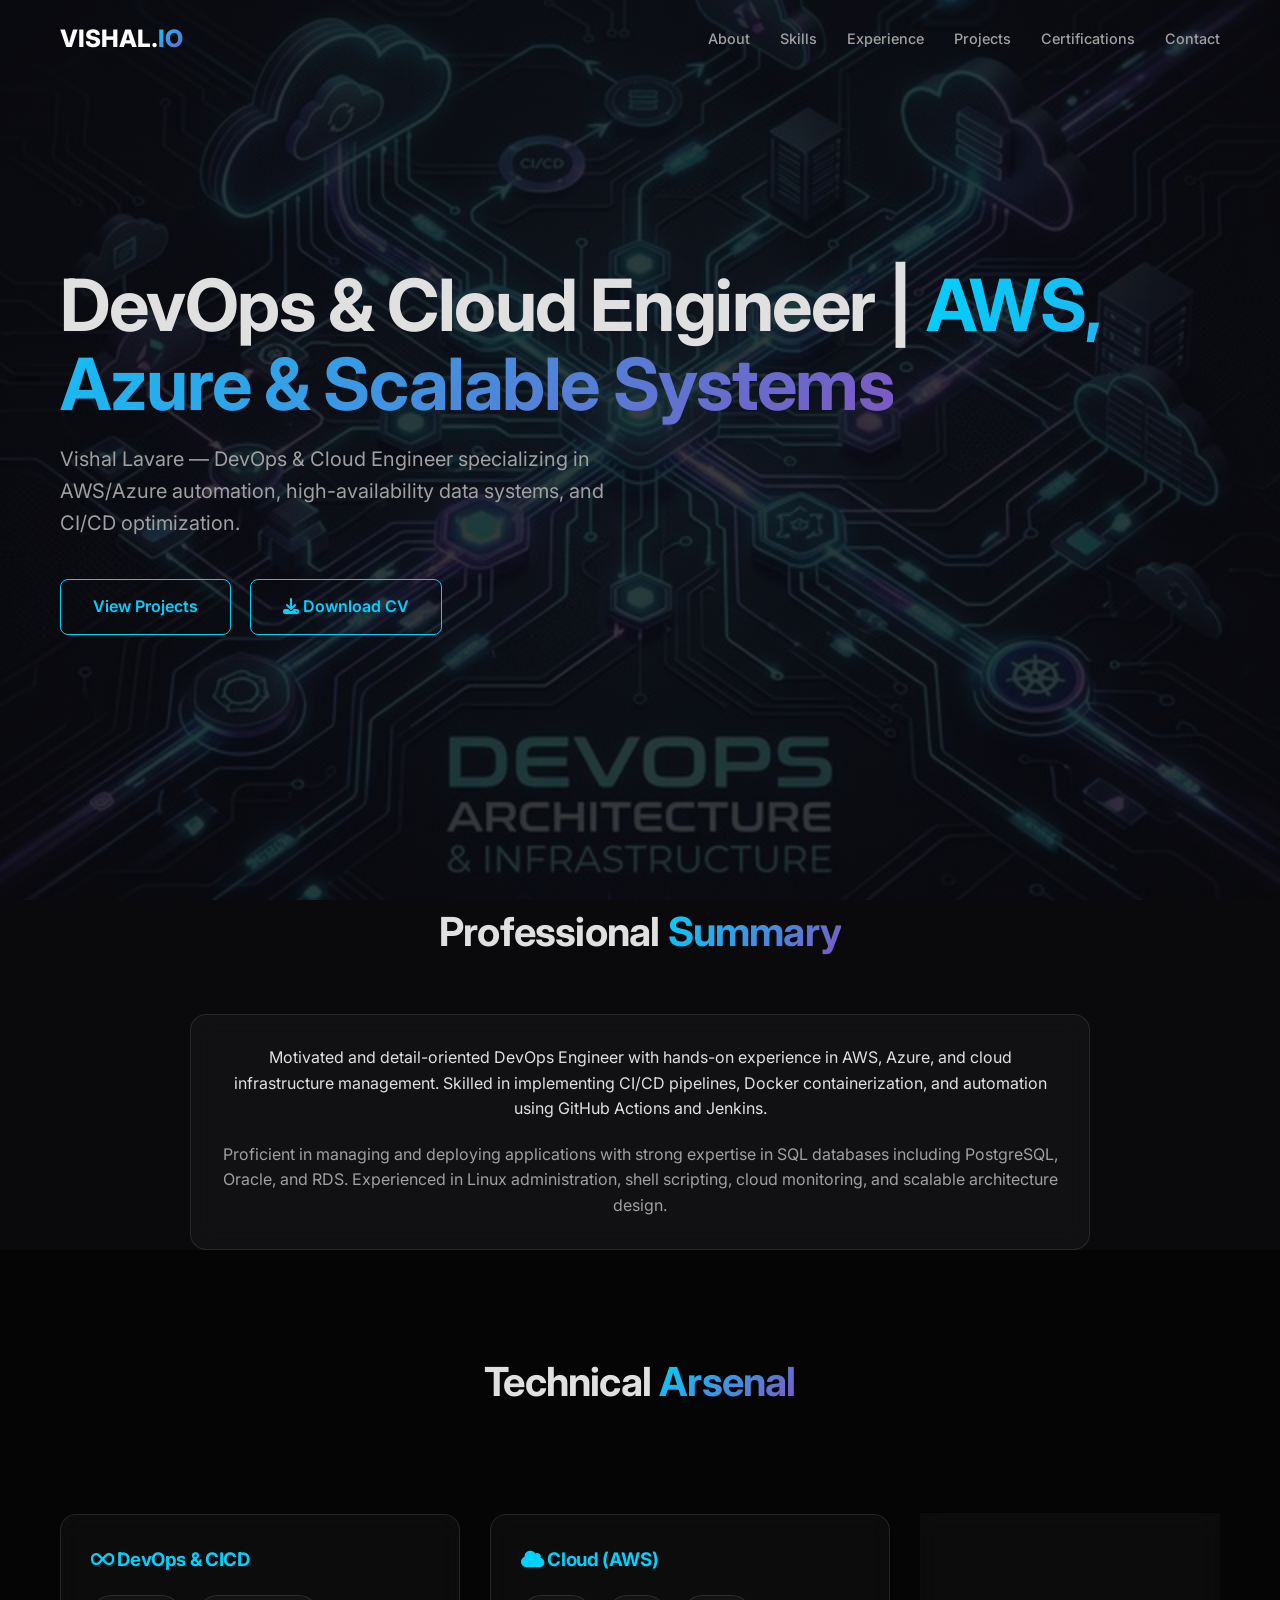
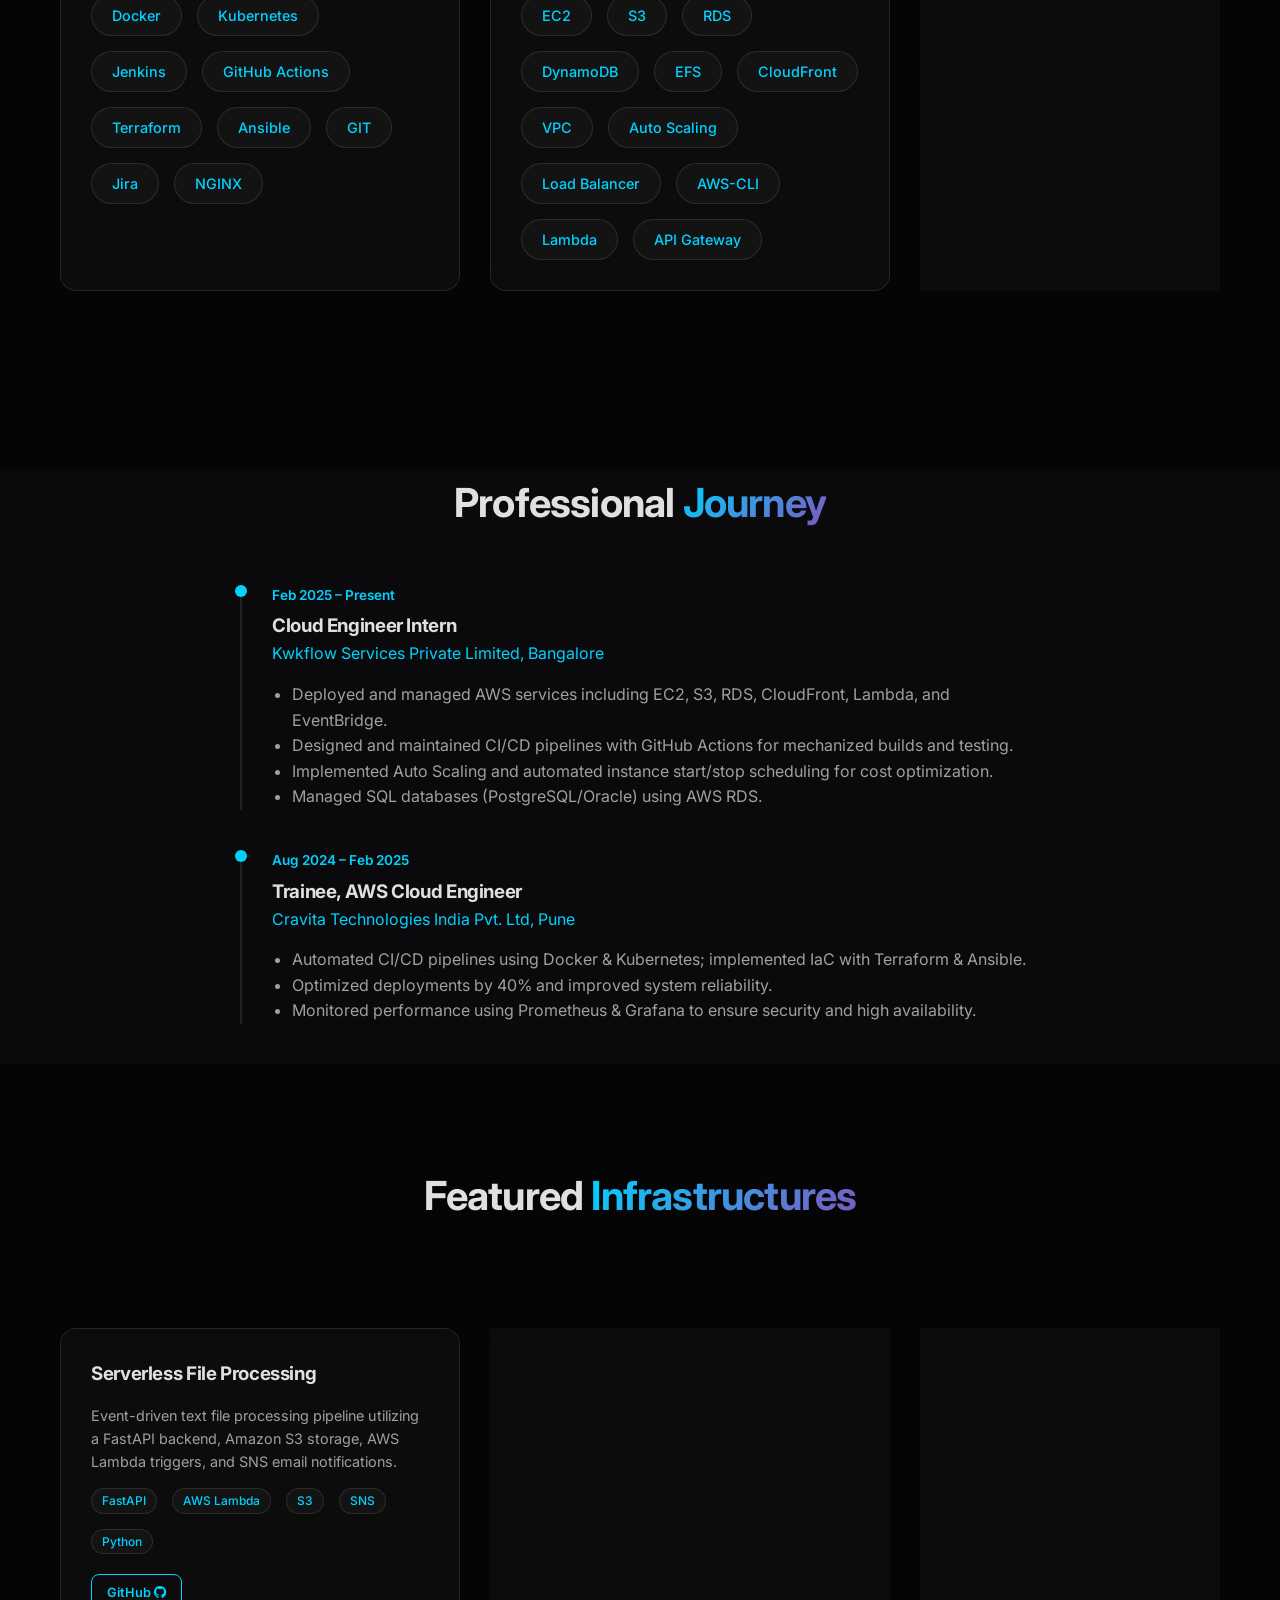
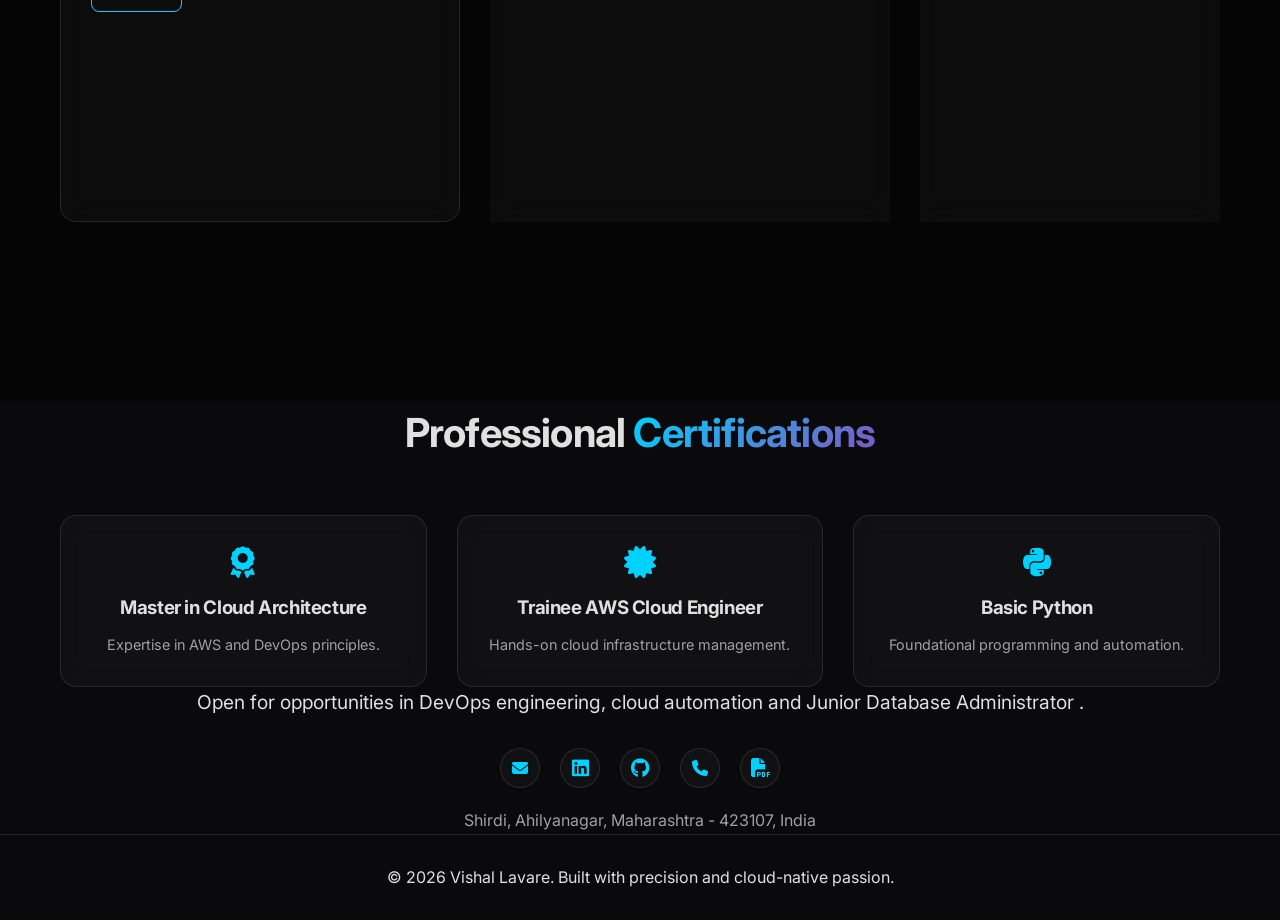
==== index.html @ 6583038f "chore: update CV download link in index.html" ====
<!DOCTYPE html>
<html lang="en">

<head>
    <meta charset="UTF-8">
    <meta name="viewport" content="width=device-width, initial-scale=1.0">
    <title>Vishal Lavare | DevOps Engineer Portfolio</title>
    <!-- SEO -->
    <meta name="description"
        content="Portfolio of Vishal Lavare, a motivated and detail-oriented DevOps Engineer specialized in AWS, Azure, CI/CD, and Automation.">
    <!-- Google Fonts -->
    <link rel="preconnect" href="https://fonts.googleapis.com">
    <link rel="preconnect" href="https://fonts.gstatic.com" crossorigin>
    <link href="https://fonts.googleapis.com/css2?family=Inter:wght@400;500;600;700;800&display=swap" rel="stylesheet">
    <!-- Icons -->
    <link rel="stylesheet" href="https://cdnjs.cloudflare.com/ajax/libs/font-awesome/6.4.0/css/all.min.css">
    <!-- Style -->
    <link rel="stylesheet" href="style.css">
</head>

<body>

    <nav id="navbar">
        <div class="container nav-content">
            <a href="#" class="logo">VISHAL.<span class="gradient-text">IO</span></a>
            <ul class="nav-links">
                <li><a href="#about">About</a></li>
                <li><a href="#skills">Skills</a></li>
                <li><a href="#experience">Experience</a></li>
                <li><a href="#projects">Projects</a></li>
                <li><a href="#certifications">Certifications</a></li>
                <li><a href="#contact">Contact</a></li>
            </ul>
        </div>
    </nav>

    <section class="hero">
        <div class="container hero-content">
            <h1 class="reveal">DevOps & Cloud Engineer | <span class="gradient-text">AWS, Azure & Scalable
                    Systems</span></h1>
            <p class="reveal">Vishal Lavare — DevOps & Cloud Engineer specializing in AWS/Azure automation,
                high-availability data systems, and CI/CD optimization.</p>
            <div class="reveal">
                <a href="#projects" class="btn btn-primary">View Projects</a>
                <a href="https://drive.google.com/file/d/17vHH2axSUndNzwbsJ6Fv5odMBV4kOoNJ/view?usp=sharing"
                    target="_blank" class="btn btn-cv" style="margin-left:15px;"><i class="fas fa-download"></i>
                    Download CV</a>
            </div>
        </div>
    </section>

    <section id="about" class="container">
        <h2 class="section-title reveal">Professional <span class="gradient-text">Summary</span></h2>
        <div class="glass card reveal" style="max-width: 900px; margin: 0 auto; text-align: center;">
            <p>Motivated and detail-oriented DevOps Engineer with hands-on experience in AWS, Azure, and cloud
                infrastructure management. Skilled in implementing CI/CD pipelines, Docker containerization, and
                automation using GitHub Actions and Jenkins.</p>
            <p style="margin-top: 20px; color: var(--text-dim);">Proficient in managing and deploying applications with
                strong expertise in SQL databases including PostgreSQL, Oracle, and RDS. Experienced in Linux
                administration, shell scripting, cloud monitoring, and scalable architecture design.</p>
        </div>
    </section>

    <section id="skills" style="background: var(--bg-darker);">
        <div class="container">
            <h2 class="section-title reveal">Technical <span class="gradient-text">Arsenal</span></h2>

            <div class="grid horizontal-scroll">
                <!-- DevOps & Automation -->
                <div class="glass card reveal">
                    <h3 style="margin-bottom:20px; color: var(--primary);"><i class="fas fa-infinity"></i> DevOps & CICD
                    </h3>
                    <div class="skills-grid" style="justify-content: flex-start;">
                        <span class="skill-tag">Docker</span>
                        <span class="skill-tag">Kubernetes</span>
                        <span class="skill-tag">Jenkins</span>
                        <span class="skill-tag">GitHub Actions</span>
                        <span class="skill-tag">Terraform</span>
                        <span class="skill-tag">Ansible</span>
                        <span class="skill-tag">GIT</span>
                        <span class="skill-tag">Jira</span>
                        <span class="skill-tag">NGINX</span>
                    </div>
                </div>

                <!-- Cloud Infrastructure -->
                <div class="glass card reveal">
                    <h3 style="margin-bottom:20px; color: var(--primary);"><i class="fas fa-cloud"></i> Cloud (AWS)
                    </h3>
                    <div class="skills-grid" style="justify-content: flex-start;">
                        <span class="skill-tag">EC2</span>
                        <span class="skill-tag">S3</span>
                        <span class="skill-tag">RDS</span>
                        <span class="skill-tag">DynamoDB</span>
                        <span class="skill-tag">EFS</span>
                        <span class="skill-tag">CloudFront</span>
                        <span class="skill-tag">VPC</span>
                        <span class="skill-tag">Auto Scaling</span>
                        <span class="skill-tag">Load Balancer</span>
                        <span class="skill-tag">AWS-CLI</span>
                        <span class="skill-tag">Lambda</span>
                        <span class="skill-tag">API Gateway</span>
                    </div>
                </div>

                <div class="glass card reveal">
                    <h3 style="margin-bottom:20px; color: var(--primary);"><i class="fas fa-cloud"></i> Cloud (Azure)
                    </h3>
                    <div class="skills-grid" style="justify-content: flex-start;">
                        <span class="skill-tag">Virtual Machines</span>
                        <span class="skill-tag">Virtual Network</span>
                        <span class="skill-tag">Storage Accounts</span>
                        <span class="skill-tag">Static Web Apps</span>
                    </div>
                </div>

                <!-- Monitoring & Security -->
                <div class="glass card reveal">
                    <h3 style="margin-bottom:20px; color: var(--primary);"><i class="fas fa-shield-alt"></i> Monitoring
                        & Security</h3>
                    <div class="skills-grid" style="justify-content: flex-start;">
                        <span class="skill-tag">Prometheus</span>
                        <span class="skill-tag">Grafana</span>
                        <span class="skill-tag">CloudWatch</span>
                        <span class="skill-tag">SNS</span>
                        <span class="skill-tag">IAM</span>
                        <span class="skill-tag">Manual Testing</span>
                    </div>
                </div>

                <!-- Platforms & Development -->
                <div class="glass card reveal">
                    <h3 style="margin-bottom:20px; color: var(--primary);"><i class="fas fa-code"></i> Engineering
                        Foundations</h3>
                    <div class="skills-grid" style="justify-content: flex-start;">
                        <span class="skill-tag">Shell Scripting</span>
                        <span class="skill-tag">Python Hosting</span>
                        <span class="skill-tag">Node.js Hosting</span>
                        <span class="skill-tag">SQL</span>
                        <span class="skill-tag">PostgreSQL</span>
                        <span class="skill-tag">Oracle</span>
                        <span class="skill-tag">Linux / Windows</span>
                    </div>
                </div>
            </div>
        </div>
    </section>

    <section id="experience" class="container">
        <h2 class="section-title reveal">Professional <span class="gradient-text">Journey</span></h2>
        <div class="timeline">
            <div class="timeline-item reveal">
                <div class="timeline-date">Feb 2025 – Present</div>
                <h3>Cloud Engineer Intern</h3>
                <p style="color: var(--primary);">Kwkflow Services Private Limited, Bangalore</p>
                <ul style="margin-top: 15px; padding-left: 20px; color: var(--text-dim);">
                    <li>Deployed and managed AWS services including EC2, S3, RDS, CloudFront, Lambda, and EventBridge.
                    </li>
                    <li>Designed and maintained CI/CD pipelines with GitHub Actions for mechanized builds and testing.
                    </li>
                    <li>Implemented Auto Scaling and automated instance start/stop scheduling for cost optimization.
                    </li>
                    <li>Managed SQL databases (PostgreSQL/Oracle) using AWS RDS.</li>
                </ul>
            </div>
            <div class="timeline-item reveal">
                <div class="timeline-date">Aug 2024 – Feb 2025</div>
                <h3>Trainee, AWS Cloud Engineer</h3>
                <p style="color: var(--primary);">Cravita Technologies India Pvt. Ltd, Pune</p>
                <ul style="margin-top: 15px; padding-left: 20px; color: var(--text-dim);">
                    <li>Automated CI/CD pipelines using Docker & Kubernetes; implemented IaC with Terraform & Ansible.
                    </li>
                    <li>Optimized deployments by 40% and improved system reliability.</li>
                    <li>Monitored performance using Prometheus & Grafana to ensure security and high availability.</li>
                </ul>
            </div>
        </div>
    </section>

    <section id="projects" style="background: var(--bg-darker);">
        <div class="container">
            <h2 class="section-title reveal">Featured <span class="gradient-text">Infrastructures</span></h2>
            <div class="grid horizontal-scroll">
                <!-- Project 1 -->
                <div class="glass card reveal">
                    <h3>Serverless File Processing</h3>
                    <p style="margin: 15px 0; font-size: 0.9rem; color: var(--text-dim);">Event-driven text file
                        processing pipeline utilizing a FastAPI backend, Amazon S3 storage, AWS Lambda triggers, and SNS
                        email notifications.</p>
                    <div class="skills-grid" style="justify-content: flex-start; margin-bottom: 20px;">
                        <span class="skill-tag" style="padding: 2px 10px; font-size: 0.75rem;">FastAPI</span>
                        <span class="skill-tag" style="padding: 2px 10px; font-size: 0.75rem;">AWS Lambda</span>
                        <span class="skill-tag" style="padding: 2px 10px; font-size: 0.75rem;">S3</span>
                        <span class="skill-tag" style="padding: 2px 10px; font-size: 0.75rem;">SNS</span>
                        <span class="skill-tag" style="padding: 2px 10px; font-size: 0.75rem;">Python</span>
                    </div>
                    <a href="https://github.com/vishalLavare/Serverless-File-Processing-System.git" target="_blank"
                        rel="noopener noreferrer" class="btn btn-github">GitHub
                        <i class="fab fa-github"></i></a>
                </div>

                <!-- Project 2 -->
                <div class="glass card reveal">
                    <h3>Three-Tier Architecture</h3>
                    <p style="margin: 15px 0; font-size: 0.9rem; color: var(--text-dim);">Implementation of a scalable,
                        modular three-tier architecture using Docker Compose for user registration systems.</p>
                    <div class="skills-grid" style="justify-content: flex-start; margin-bottom: 20px;">
                        <span class="skill-tag" style="padding: 2px 10px; font-size: 0.75rem;">Docker</span>
                        <span class="skill-tag" style="padding: 2px 10px; font-size: 0.75rem;">Scalability</span>
                    </div>
                    <a href="https://github.com/vishalLavare/Docker-project.git" target="_blank"
                        rel="noopener noreferrer" class="btn btn-github">GitHub
                        <i class="fab fa-github"></i></a>
                </div>

                <!-- Project 3 -->
                <div class="glass card reveal">
                    <h3>Student Management System (Full-Stack)</h3>
                    <p style="margin: 15px 0; font-size: 0.9rem; color: var(--text-dim);">Full-stack web application
                        built with Java 21, Spring Boot 3, React 19, and MySQL. Fully containerized with Docker
                        Compose, featuring live search, real-time API health monitoring, and complete CRUD operations.
                    </p>
                    <div class="skills-grid" style="justify-content: flex-start; margin-bottom: 20px;">
                        <span class="skill-tag" style="padding: 2px 10px; font-size: 0.75rem;">Java 21</span>
                        <span class="skill-tag" style="padding: 2px 10px; font-size: 0.75rem;">Spring Boot 3</span>
                        <span class="skill-tag" style="padding: 2px 10px; font-size: 0.75rem;">React 19</span>
                        <span class="skill-tag" style="padding: 2px 10px; font-size: 0.75rem;">MySQL</span>
                        <span class="skill-tag" style="padding: 2px 10px; font-size: 0.75rem;">Spring Data JPA</span>
                        <span class="skill-tag" style="padding: 2px 10px; font-size: 0.75rem;">REST API</span>
                        <span class="skill-tag" style="padding: 2px 10px; font-size: 0.75rem;">Docker</span>
                        <span class="skill-tag" style="padding: 2px 10px; font-size: 0.75rem;">Docker Compose</span>
                        <span class="skill-tag" style="padding: 2px 10px; font-size: 0.75rem;">Maven</span>
                        <span class="skill-tag" style="padding: 2px 10px; font-size: 0.75rem;">Git</span>
                    </div>
                    <a href="https://github.com/vishalLavare/java_project.git" target="_blank" rel="noopener noreferrer"
                        class="btn btn-github">GitHub
                        <i class="fab fa-github"></i></a>
                </div>

                <!-- Project 4 -->
                <div class="glass card reveal">
                    <h3>AWS Auto-Start Control Center</h3>
                    <p style="margin: 15px 0; font-size: 0.9rem; color: var(--text-dim);">Designed a serverless
                        on-demand backend activation system using AWS Lambda, API Gateway, Auto Scaling, ALB, and Docker
                        to automatically start services on request and scale down during inactivity for cost
                        optimization.</p>
                    <div class="skills-grid" style="justify-content: flex-start; margin-bottom: 20px;">
                        <span class="skill-tag" style="padding: 2px 10px; font-size: 0.75rem;">EC2</span>
                        <span class="skill-tag" style="padding: 2px 10px; font-size: 0.75rem;">Lambda</span>
                        <span class="skill-tag" style="padding: 2px 10px; font-size: 0.75rem;">API Gateway</span>
                        <span class="skill-tag" style="padding: 2px 10px; font-size: 0.75rem;">EC2 Auto Scaling</span>
                        <span class="skill-tag" style="padding: 2px 10px; font-size: 0.75rem;">Target Group</span>
                        <span class="skill-tag" style="padding: 2px 10px; font-size: 0.75rem;">Application Load Balancer
                            (ALB)</span>
                        <span class="skill-tag" style="padding: 2px 10px; font-size: 0.75rem;">Docker</span>
                        <span class="skill-tag" style="padding: 2px 10px; font-size: 0.75rem;">Elastic Container
                            Registry (ECR)</span>
                        <span class="skill-tag" style="padding: 2px 10px; font-size: 0.75rem;">CloudWatch</span>
                    </div>
                    <a href="https://github.com/vishalLavare/AWS-project.git" target="_blank" rel="noopener noreferrer"
                        class="btn btn-github">GitHub
                        <i class="fab fa-github"></i></a>
                </div>

                <!-- Project 5 -->
                <div class="glass card reveal">
                    <h3>Production-Grade AWS CI/CD</h3>
                    <p style="margin: 15px 0; font-size: 0.9rem; color: var(--text-dim);">Designed and deployed a
                        production-ready DevOps pipeline using GitHub Actions, Docker, Amazon ECR, Amazon EC2, Amazon
                        S3, and CloudFront. Automated frontend and backend deployments with Docker containerization,
                        health monitoring, secure IAM authentication, and cloud-native infrastructure, demonstrating
                        end-to-end CI/CD and AWS deployment best practices.</p>
                    <div class="skills-grid" style="justify-content: flex-start; margin-bottom: 20px;">
                        <span class="skill-tag" style="padding: 2px 10px; font-size: 0.75rem;">GitHub Actions</span>
                        <span class="skill-tag" style="padding: 2px 10px; font-size: 0.75rem;">Docker</span>
                        <span class="skill-tag" style="padding: 2px 10px; font-size: 0.75rem;">Amazon ECR</span>
                        <span class="skill-tag" style="padding: 2px 10px; font-size: 0.75rem;">Amazon EC2</span>
                        <span class="skill-tag" style="padding: 2px 10px; font-size: 0.75rem;">Amazon S3</span>
                        <span class="skill-tag" style="padding: 2px 10px; font-size: 0.75rem;">CloudFront</span>
                        <span class="skill-tag" style="padding: 2px 10px; font-size: 0.75rem;">IAM</span>
                    </div>
                    <a href="https://github.com/vishalLavare/CI-CD-Pipeline-using-GitHub-Actions.git" target="_blank"
                        rel="noopener noreferrer" class="btn btn-github">GitHub
                        <i class="fab fa-github"></i></a>
                </div>

                <!-- Project 6 -->
                <div class="glass card reveal">
                    <h3>AWS CloudFront Hosting</h3>
                    <p style="margin: 15px 0; font-size: 0.9rem; color: var(--text-dim);">Secure, high-performance
                        static website deployment using S3 and CloudFront with global accessibility.</p>
                    <div class="skills-grid" style="justify-content: flex-start; margin-bottom: 20px;">
                        <span class="skill-tag" style="padding: 2px 10px; font-size: 0.75rem;">S3</span>
                        <span class="skill-tag" style="padding: 2px 10px; font-size: 0.75rem;">CloudFront</span>
                        <span class="skill-tag" style="padding: 2px 10px; font-size: 0.75rem;">IAM</span>
                    </div>
                </div>

                <!-- Project 7 -->
                <div class="glass card reveal">
                    <h3>Scalable Web App on AWS</h3>
                    <p style="margin: 15px 0; font-size: 0.9rem; color: var(--text-dim);">Full-stack deployment
                        utilizing EC2, RDS, ALB, and Auto Scaling for high availability and fault tolerance.</p>
                    <div class="skills-grid" style="justify-content: flex-start; margin-bottom: 20px;">
                        <span class="skill-tag" style="padding: 2px 10px; font-size: 0.75rem;">EC2</span>
                        <span class="skill-tag" style="padding: 2px 10px; font-size: 0.75rem;">RDS</span>
                        <span class="skill-tag" style="padding: 2px 10px; font-size: 0.75rem;">ALB</span>
                    </div>
                </div>

                <!-- Project 8 -->
                <div class="glass card reveal">
                    <h3>Infrastructure as Code</h3>
                    <p style="margin: 15px 0; font-size: 0.9rem; color: var(--text-dim);">Orchestrated AWS resources
                        (VPC, RDS, SNS, etc.) using Terraform to build efficient cloud environments.</p>
                    <div class="skills-grid" style="justify-content: flex-start; margin-bottom: 20px;">
                        <span class="skill-tag" style="padding: 2px 10px; font-size: 0.75rem;">Terraform</span>
                        <span class="skill-tag" style="padding: 2px 10px; font-size: 0.75rem;">AWS</span>
                        <span class="skill-tag" style="padding: 2px 10px; font-size: 0.75rem;">IaC</span>
                    </div>
                </div>

                <!-- Project 9 -->
                <div class="glass card reveal">
                    <h3>Docker Load Balancer</h3>
                    <p style="margin: 15px 0; font-size: 0.9rem; color: var(--text-dim);">Engineered a scalable load
                        balancing solution using Docker and NGINX, with two web server containers and a NGINX reverse
                        proxy for traffic distribution.</p>
                    <div class="skills-grid" style="justify-content: flex-start; margin-bottom: 20px;">
                        <span class="skill-tag" style="padding: 2px 10px; font-size: 0.75rem;">Docker</span>
                        <span class="skill-tag" style="padding: 2px 10px; font-size: 0.75rem;">NGINX</span>
                        <span class="skill-tag" style="padding: 2px 10px; font-size: 0.75rem;">Load Balancing</span>
                        <span class="skill-tag" style="padding: 2px 10px; font-size: 0.75rem;">Networking</span>
                    </div>
                </div>

                <!-- Project 10 -->
                <div class="glass card reveal">
                    <h3>Azure E-commerce Site</h3>
                    <p style="margin: 15px 0; font-size: 0.9rem; color: var(--text-dim);">Client-side e-commerce
                        platform with cart and checkout, deployed via Azure Static Web Apps.</p>
                    <div class="skills-grid" style="justify-content: flex-start; margin-bottom: 20px;">
                        <span class="skill-tag" style="padding: 2px 10px; font-size: 0.75rem;">HTML/CSS/JS</span>
                        <span class="skill-tag" style="padding: 2px 10px; font-size: 0.75rem;">Azure</span>
                    </div>
                    <a href="https://github.com/vishalLavare/Store.git" target="_blank" rel="noopener noreferrer"
                        class="btn btn-github">GitHub
                        <i class="fab fa-github"></i></a>
                </div>

                <!-- Project 11 -->
                <div class="glass card reveal">
                    <h3>Reddit Automation Bot</h3>
                    <p style="margin: 15px 0; font-size: 0.9rem; color: var(--text-dim);">Python-based automation system
                        with a Web UI for managing Reddit engagement activities effectively.</p>
                    <div class="skills-grid" style="justify-content: flex-start; margin-bottom: 20px;">
                        <span class="skill-tag" style="padding: 2px 10px; font-size: 0.75rem;">Python</span>
                        <span class="skill-tag" style="padding: 2px 10px; font-size: 0.75rem;">APIs</span>
                        <span class="skill-tag" style="padding: 2px 10px; font-size: 0.75rem;">Web UI</span>
                    </div>
                    <a href="https://github.com/vishalLavare/Reddit_bot.git" target="_blank" rel="noopener noreferrer"
                        class="btn btn-github">GitHub
                        <i class="fab fa-github"></i></a>
                </div>

                <!-- Project 12 -->
                <div class="glass card reveal">
                    <h3>Online Quiz System</h3>
                    <p style="margin: 15px 0; font-size: 0.9rem; color: var(--text-dim);">REST APIs for user
                        authentication and quiz management using Flask, MySQL and containerized with Docker.</p>
                    <div class="skills-grid" style="justify-content: flex-start; margin-bottom: 20px;">
                        <span class="skill-tag" style="padding: 2px 10px; font-size: 0.75rem;">Flask</span>
                        <span class="skill-tag" style="padding: 2px 10px; font-size: 0.75rem;">MySQL</span>
                        <span class="skill-tag" style="padding: 2px 10px; font-size: 0.75rem;">Docker</span>
                    </div>
                    <a href="https://github.com/vishalLavare/Online-Quiz-System.git" target="_blank"
                        rel="noopener noreferrer" class="btn btn-github">GitHub
                        <i class="fab fa-github"></i></a>
                </div>
            </div>
        </div>
    </section>

    <section id="certifications" class="container">
        <h2 class="section-title reveal">Professional <span class="gradient-text">Certifications</span></h2>
        <div class="grid" style="grid-template-columns: repeat(auto-fit, minmax(300px, 1fr));">
            <div class="glass card reveal" style="text-align: center;">
                <i class="fas fa-award" style="font-size: 2rem; color: var(--primary); margin-bottom: 15px;"></i>
                <h3>Master in Cloud Architecture</h3>
                <p style="color: var(--text-dim); font-size: 0.9rem; margin-top: 10px;">Expertise in AWS and DevOps
                    principles.</p>
            </div>
            <div class="glass card reveal" style="text-align: center;">
                <i class="fas fa-certificate" style="font-size: 2rem; color: var(--primary); margin-bottom: 15px;"></i>
                <h3>Trainee AWS Cloud Engineer</h3>
                <p style="color: var(--text-dim); font-size: 0.9rem; margin-top: 10px;">Hands-on cloud infrastructure
                    management.</p>
            </div>
            <div class="glass card reveal" style="text-align: center;">
                <i class="fab fa-python" style="font-size: 2rem; color: var(--primary); margin-bottom: 15px;"></i>
                <h3>Basic Python</h3>
                <p style="color: var(--text-dim); font-size: 0.9rem; margin-top: 10px;">Foundational programming and
                    automation.</p>
            </div>
        </div>
    </section>

    <section id="contact" class="container" style="text-align: center;">
        <!-- <h2 class="section-title reveal">Let's <span class="gradient-text">Connect</span></h2> -->
        <div class="reveal">
            <p style="font-size: 1.2rem; margin-bottom: 30px;">Open for opportunities in DevOps engineering, cloud
                automation and Junior Database Administrator .</p>
            <div class="social-links">
                <a href="mailto:vslavare@gmail.com" title="Email" class="email-link" style="color: var(--primary);"><i
                        class="fas fa-envelope"></i>
                    <span>vslavare@gmail.com</span></a>
                <a href="https://www.linkedin.com/in/vishal-lavare-117715285" target="_blank" rel="noopener noreferrer"
                    title="LinkedIn" style="color: var(--primary);"><i class="fab fa-linkedin"></i></a>
                <a href="https://github.com/vishalLavare" target="_blank" rel="noopener noreferrer" title="GitHub"
                    style="color: var(--primary);"><i class="fab fa-github"></i></a>
                <a href="tel:7350228431" title="Phone" class="phone-link" style="color: var(--primary);"><i
                        class="fas fa-phone"></i>
                    <span>7350228431</span></a>
                <a href="https://drive.google.com/file/d/1fYrMuXBrwu4hIYMG3kRzcTD5spamshkM/view?usp=sharing"
                    target="_blank" title="Download CV" style="color: var(--primary);"><i
                        class="fas fa-file-pdf"></i></a>
            </div>
            <p style="color: var(--text-dim);">Shirdi, Ahilyanagar, Maharashtra - 423107, India</p>
        </div>
    </section>

    <footer>
        <div class="container">
            <p>&copy; 2026 Vishal Lavare. Built with precision and cloud-native passion.</p>
        </div>
    </footer>

    <script src="script.js"></script>
</body>

</html>
---- style.css ----
/* 
  Vishal Lavare - DevOps Portfolio
  Premium Dark/Glassmorphism Design System
*/

:root {
  --primary: #00d2ff;
  --secondary: #7e57c2;
  --accent: #ff4081;
  --bg-dark: #0a0a0c;
  --bg-darker: #050505;
  --glass-bg: rgba(255, 255, 255, 0.03);
  --glass-border: rgba(255, 255, 255, 0.1);
  --text-main: #e0e0e0;
  --text-dim: #a0a0a0;
  --font-main: 'Inter', system-ui, -apple-system, sans-serif;
  --transition: all 0.3s cubic-bezier(0.4, 0, 0.2, 1);
}

* {
  margin: 0;
  padding: 0;
  box-sizing: border-box;
}

body {
  background-color: var(--bg-dark);
  color: var(--text-main);
  font-family: var(--font-main);
  line-height: 1.6;
  overflow-x: hidden;
}

/* Glassmorphism Utility */
.glass {
  background: var(--glass-bg);
  backdrop-filter: blur(12px);
  -webkit-backdrop-filter: blur(12px);
  border: 1px solid var(--glass-border);
  border-radius: 16px;
}

/* Layout */
.container {
  max-width: 1200px;
  margin: 0 auto;
  padding: 0 20px;
}

section {
  padding: 100px 0;
}

h1,
h2,
h3 {
  font-weight: 700;
  letter-spacing: -0.02em;
}

.gradient-text {
  background: linear-gradient(135deg, var(--primary), var(--secondary));
  -webkit-background-clip: text;
  background-clip: text;
  -webkit-text-fill-color: transparent;
}

/* Navigation */
nav {
  position: fixed;
  top: 0;
  width: 100%;
  z-index: 1000;
  padding: 20px 0;
  transition: var(--transition);
}

nav.scrolled {
  background: rgba(10, 10, 12, 0.8);
  backdrop-filter: blur(10px);
  padding: 15px 0;
}

.nav-content {
  display: flex;
  justify-content: space-between;
  align-items: center;
}

.logo {
  font-size: 1.5rem;
  font-weight: 800;
  text-decoration: none;
  color: #fff;
}

.nav-links {
  display: flex;
  list-style: none;
  gap: 30px;
}

.nav-links a {
  text-decoration: none;
  color: var(--text-dim);
  font-weight: 500;
  font-size: 0.9rem;
  transition: var(--transition);
}

.nav-links a:hover {
  color: var(--primary);
}

/* Hero Section */
.hero {
  height: 100vh;
  display: flex;
  align-items: center;
  position: relative;
  overflow: hidden;
  background-image: linear-gradient(rgba(10, 10, 12, 0.8), rgba(10, 10, 12, 0.8)), url('./assets/hero_bg.png');
  background-size: cover;
  background-position: center;
}

.hero-content {
  position: relative;
  z-index: 2;
}

.hero h1 {
  font-size: 4.5rem;
  margin-bottom: 20px;
  line-height: 1.1;
}

.hero p {
  font-size: 1.25rem;
  color: var(--text-dim);
  max-width: 600px;
  margin-bottom: 40px;
}

.btn {
  display: inline-block;
  padding: 14px 32px;
  border-radius: 8px;
  text-decoration: none;
  font-weight: 600;
  transition: var(--transition);
  cursor: pointer;
}

.btn-primary {
  border: 1px solid var(--primary);
  color: var(--primary);
}

.btn-primary:hover {
  background: var(--primary);
  color: #000;
  transform: translateY(-2px);
  box-shadow: 0 10px 20px rgba(0, 210, 255, 0.3);
}

.btn-cv {
  border: 1px solid var(--primary);
  color: var(--primary);
}

.btn-cv:hover {
  background: var(--primary);
  color: #000;
  transform: translateY(-2px);
  box-shadow: 0 10px 20px rgba(0, 210, 255, 0.3);
}

.btn-github {
  padding: 8px 15px !important;
  border: 1px solid var(--primary);
  color: var(--primary);
  font-size: 0.8rem;
}

.btn-github:hover {
  background: var(--primary);
  color: #000;
  transform: translateY(-2px);
  box-shadow: 0 10px 20px rgba(0, 210, 255, 0.3);
}


/* Cards & Sections */
.section-title {
  font-size: 2.5rem;
  margin-bottom: 50px;
  text-align: center;
}

.grid {
  display: grid;
  grid-template-columns: repeat(auto-fit, minmax(300px, 1fr));
  gap: 30px;
}

.card {
  padding: 30px;
  transition: var(--transition);
  position: relative;
  z-index: 1;
}



/* Focus Effect: Lift hovered card */
.grid:hover .card {
  transform: translateY(0);
}

.grid .card:hover {
  transform: translateY(-15px) scale(1.10);
  border-color: var(--primary);
  z-index: 2;
  box-shadow: 0 20px 40px rgba(168, 122, 122, 0.4);
}

/* Horizontal Scroll Container */
.horizontal-scroll {
  display: flex;
  overflow-x: auto;
  gap: 30px;
  padding: 50px 40px 80px 40px;
  /* Extra padding for card hover effect */
  scroll-snap-type: x mandatory;
  scroll-behavior: smooth;
  -webkit-overflow-scrolling: touch;
}

.horizontal-scroll .card {
  flex: 0 0 400px;
  /* Standardized width for all horizontal scroll cards */
  scroll-snap-align: start;
}


/* Custom Scrollbar */
.horizontal-scroll::-webkit-scrollbar {
  height: 8px;
}

.horizontal-scroll::-webkit-scrollbar-track {
  background: var(--bg-darker);
  border-radius: 10px;
}

.horizontal-scroll::-webkit-scrollbar-thumb {
  background: var(--glass-border);
  border-radius: 10px;
  transition: var(--transition);
}

.horizontal-scroll::-webkit-scrollbar-thumb:hover {
  background: var(--primary);
}

/* Ensure focus effect works with horizontal scroll */
.horizontal-scroll:hover .card {
  transform: translateY(0);
}

.horizontal-scroll .card:hover {
  transform: translateY(-15px) scale(1.05);
  /* Slightly less scale to prevent overlapping issues */
}

/* Skills */
.skills-grid {
  display: flex;
  flex-wrap: wrap;
  gap: 15px;
  justify-content: center;
}

.skill-tag {
  background: var(--glass-bg);
  border: 1px solid var(--glass-border);
  padding: 8px 20px;
  border-radius: 100px;
  font-size: 0.9rem;
  color: var(--primary);
  font-weight: 500;
}

/* Timeline */
.timeline {
  position: relative;
  max-width: 800px;
  margin: 0 auto;
}

.timeline-item {
  position: relative;
  padding-left: 30px;
  margin-bottom: 40px;
  border-left: 2px solid var(--glass-border);
}

.timeline-item::before {
  content: '';
  position: absolute;
  left: -7px;
  top: 0;
  width: 12px;
  height: 12px;
  background: var(--primary);
  border-radius: 50%;
}

.timeline-date {
  font-size: 0.85rem;
  color: var(--primary);
  font-weight: 600;
  margin-bottom: 5px;
}

/* Footer */
footer {
  padding: 30px 0;
  border-top: 1px solid var(--glass-border);
  text-align: center;
}

.social-links {
  display: flex;
  justify-content: center;
  gap: 20px;
  margin-bottom: 20px;
}

.social-links a {
  color: var(--primary);
  font-size: 1.2rem;
  transition: var(--transition);
  display: flex;
  align-items: center;
  justify-content: center;
  width: 40px;
  height: 40px;
  border-radius: 50%;
  border: 1px solid var(--glass-border);
  background: var(--glass-bg);
  text-decoration: none;
}

.social-links a:hover {
  background: var(--primary);
  color: #000 !important;
  transform: translateY(-5px);
  box-shadow: 0 10px 20px rgba(0, 210, 255, 0.3);
  border-color: var(--primary);
}

.social-links a.phone-link,
.social-links a.email-link {
  font-size: 1rem;
  font-weight: 600;
  display: flex;
  align-items: center;
  gap: 0;
  padding: 6px;
  width: 40px;
  height: 40px;
  border-radius: 100px;
  background: var(--glass-bg);
  border: 1px solid var(--glass-border);
  text-decoration: none;
  overflow: hidden;
  transition: width 0.4s cubic-bezier(0.4, 0, 0.2, 1), background 0.3s, transform 0.3s;
  justify-content: center;
}

.social-links a.phone-link span,
.social-links a.email-link span {
  width: 0;
  opacity: 0;
  white-space: nowrap;
  transition: width 0.4s cubic-bezier(0.4, 0, 0.2, 1), opacity 0.3s;
  font-size: 0.9rem;
}

.social-links a.phone-link:hover,
.social-links a.email-link:hover {
  background: var(--primary);
  color: #000 !important;
  border-color: var(--primary);
  transform: translateY(-5px);
  gap: 10px;
  padding: 8px 20px;
  justify-content: flex-start;
}

.social-links a.phone-link:hover {
  width: 170px;
}

.social-links a.email-link:hover {
  width: 240px;
}

.social-links a.phone-link:hover span,
.social-links a.email-link:hover span {
  width: auto;
  opacity: 1;
}

/* Animations */
.reveal {
  opacity: 0;
  transform: translateY(30px);
  transition: all 0.8s ease-out;
}

.reveal.active {
  opacity: 1;
  transform: translateY(0);
}

@media (max-width: 768px) {
  .hero h1 {
    font-size: 3rem;
  }

  .grid {
    grid-template-columns: 1fr;
  }
}
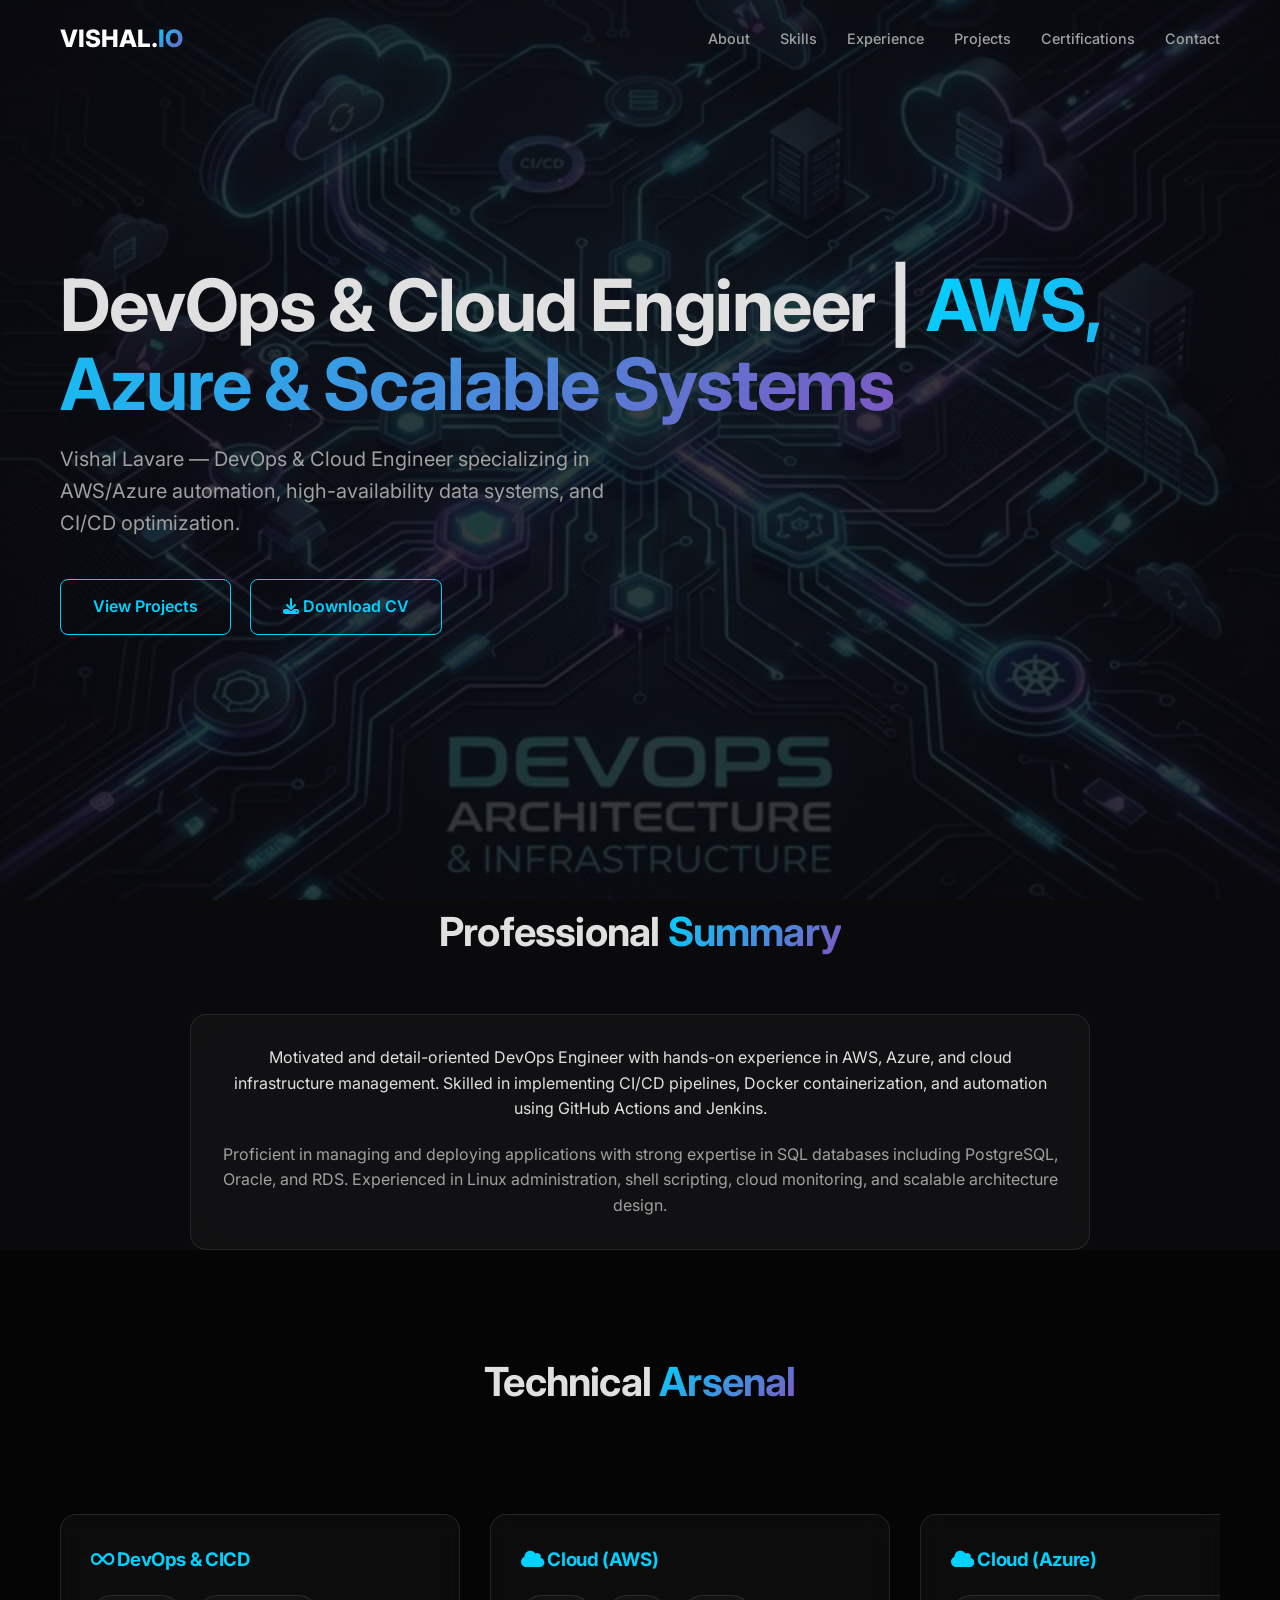
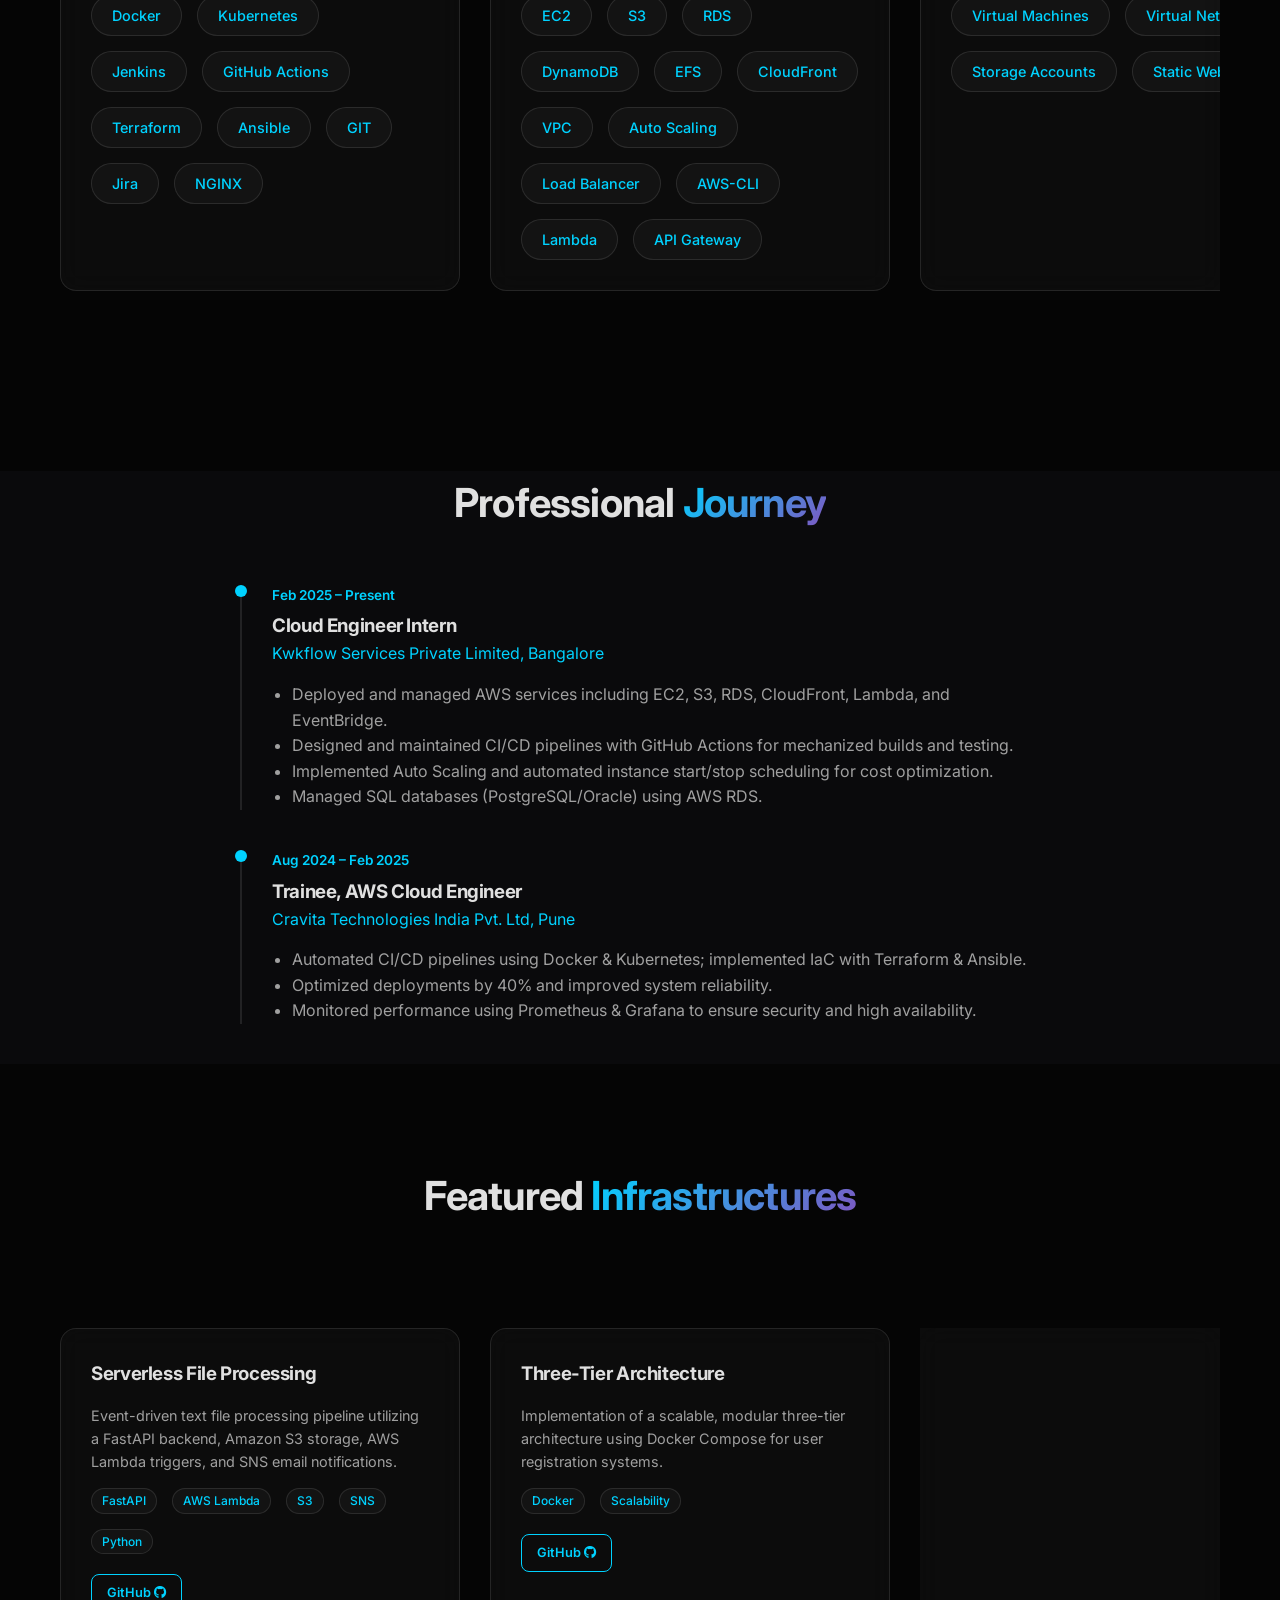
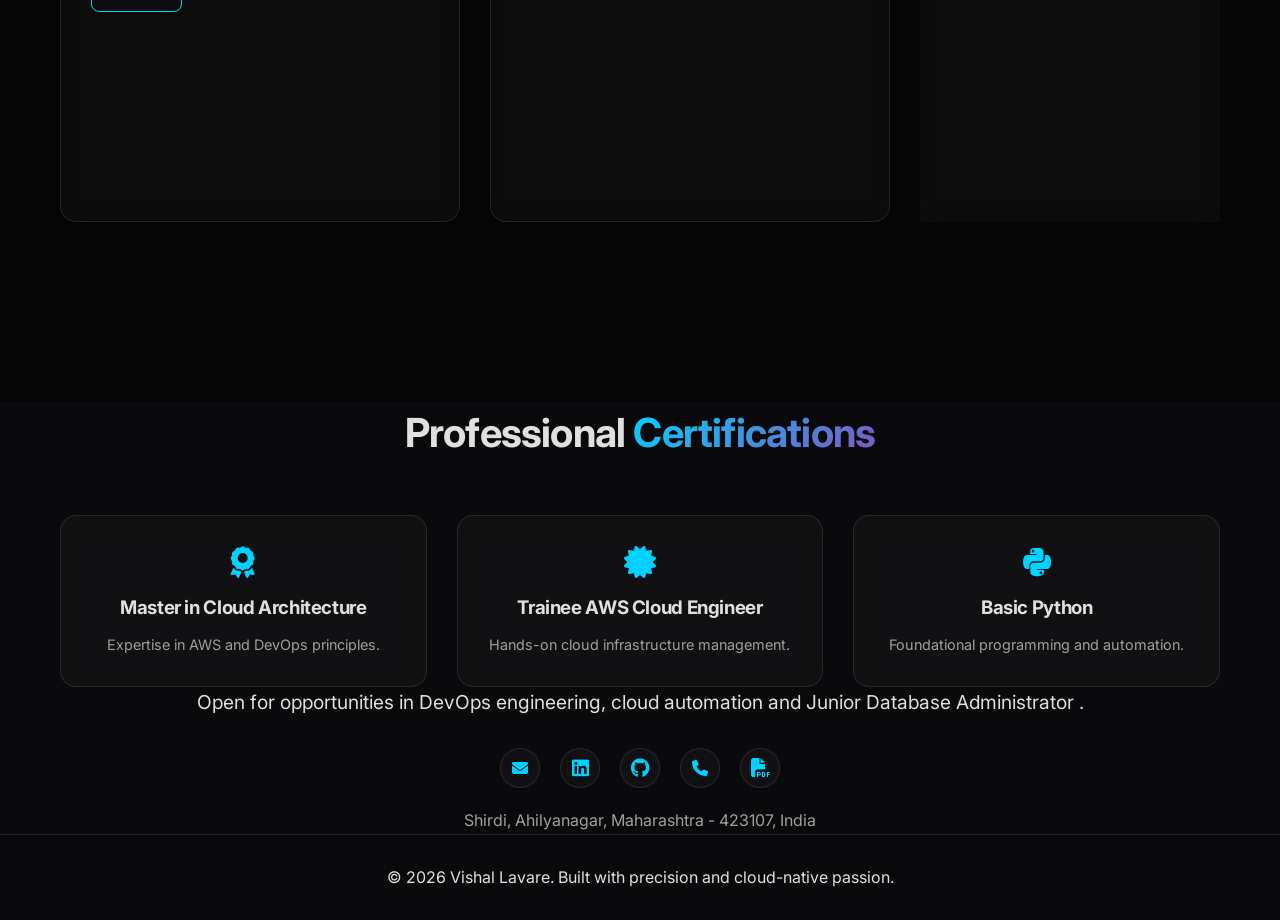
==== commit ec59f5c5: "fix: update CV download link to current version" ====
--- a/index.html
+++ b/index.html
@@ -421,7 +421,7 @@
                 <a href="tel:7350228431" title="Phone" class="phone-link" style="color: var(--primary);"><i
                         class="fas fa-phone"></i>
                     <span>7350228431</span></a>
-                <a href="https://drive.google.com/file/d/1fYrMuXBrwu4hIYMG3kRzcTD5spamshkM/view?usp=sharing"
+                <a href="https://drive.google.com/file/d/17vHH2axSUndNzwbsJ6Fv5odMBV4kOoNJ/view?usp=sharing"
                     target="_blank" title="Download CV" style="color: var(--primary);"><i
                         class="fas fa-file-pdf"></i></a>
             </div>
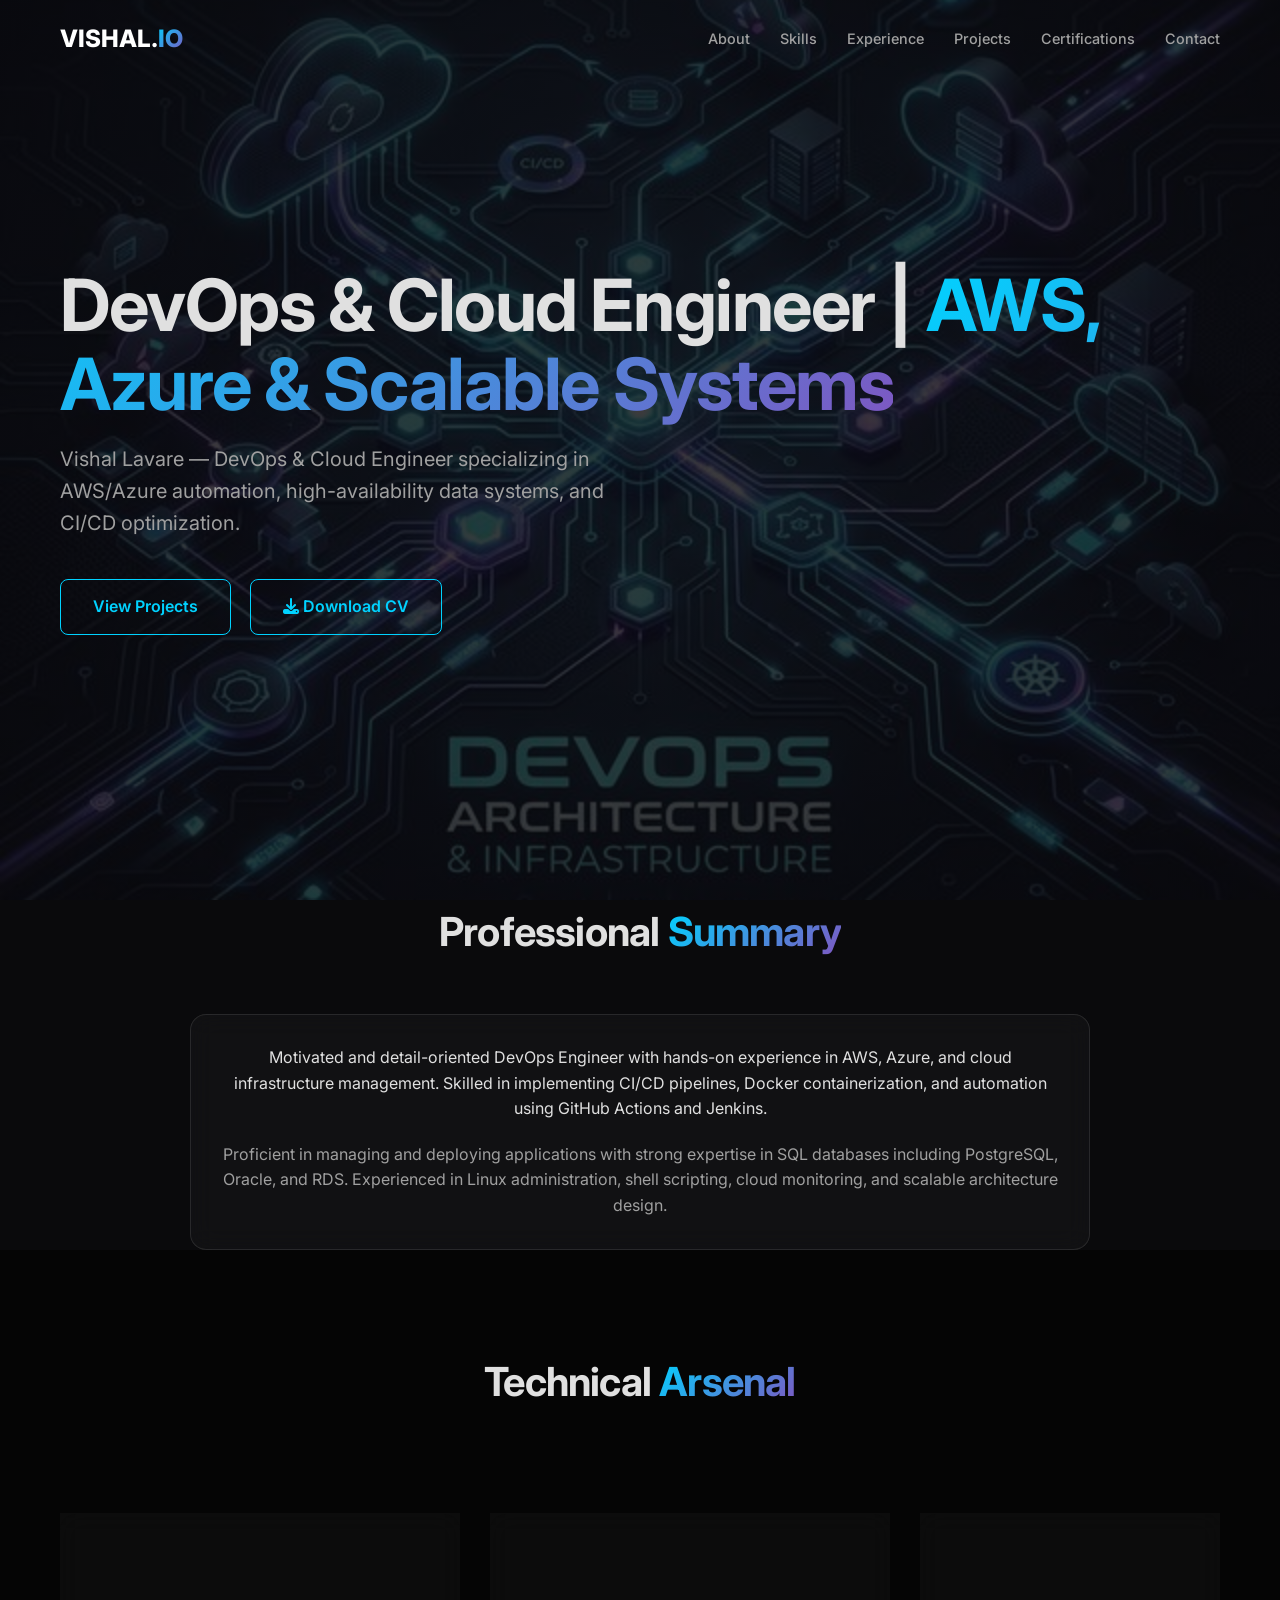
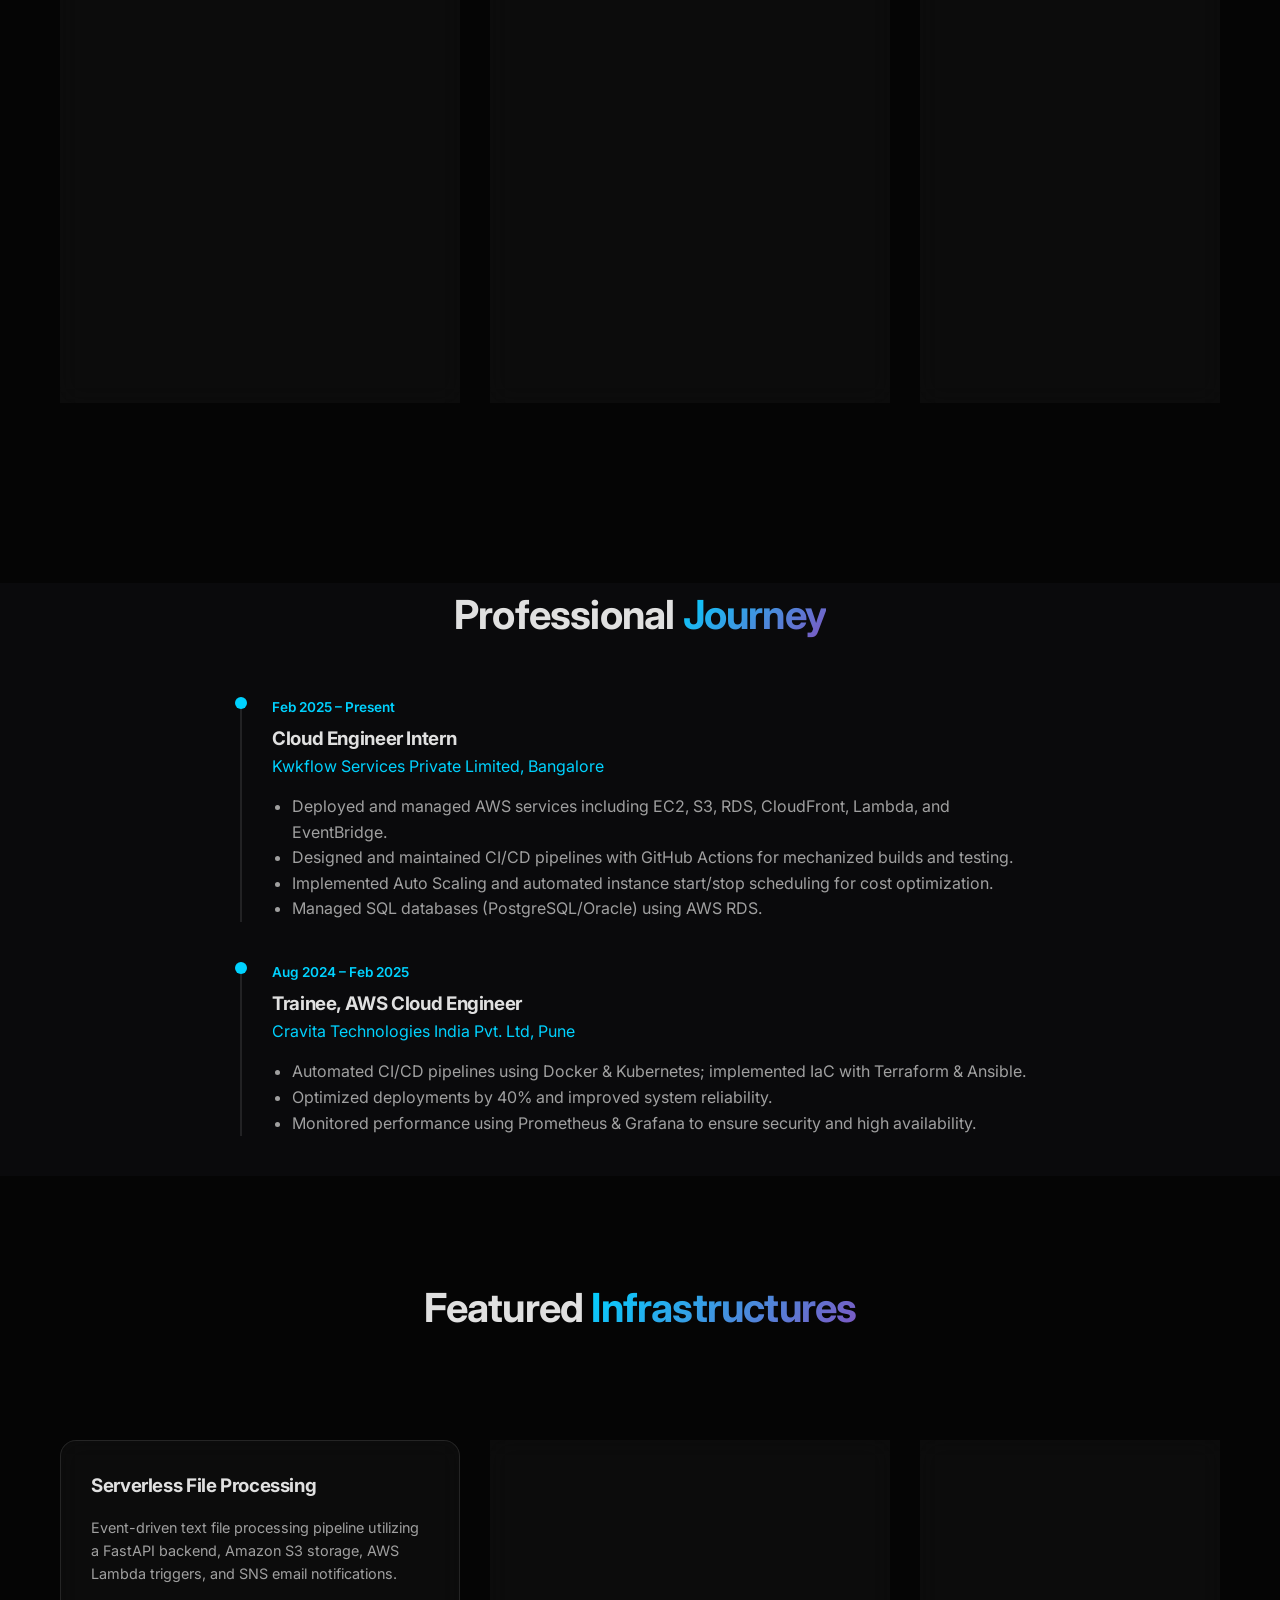
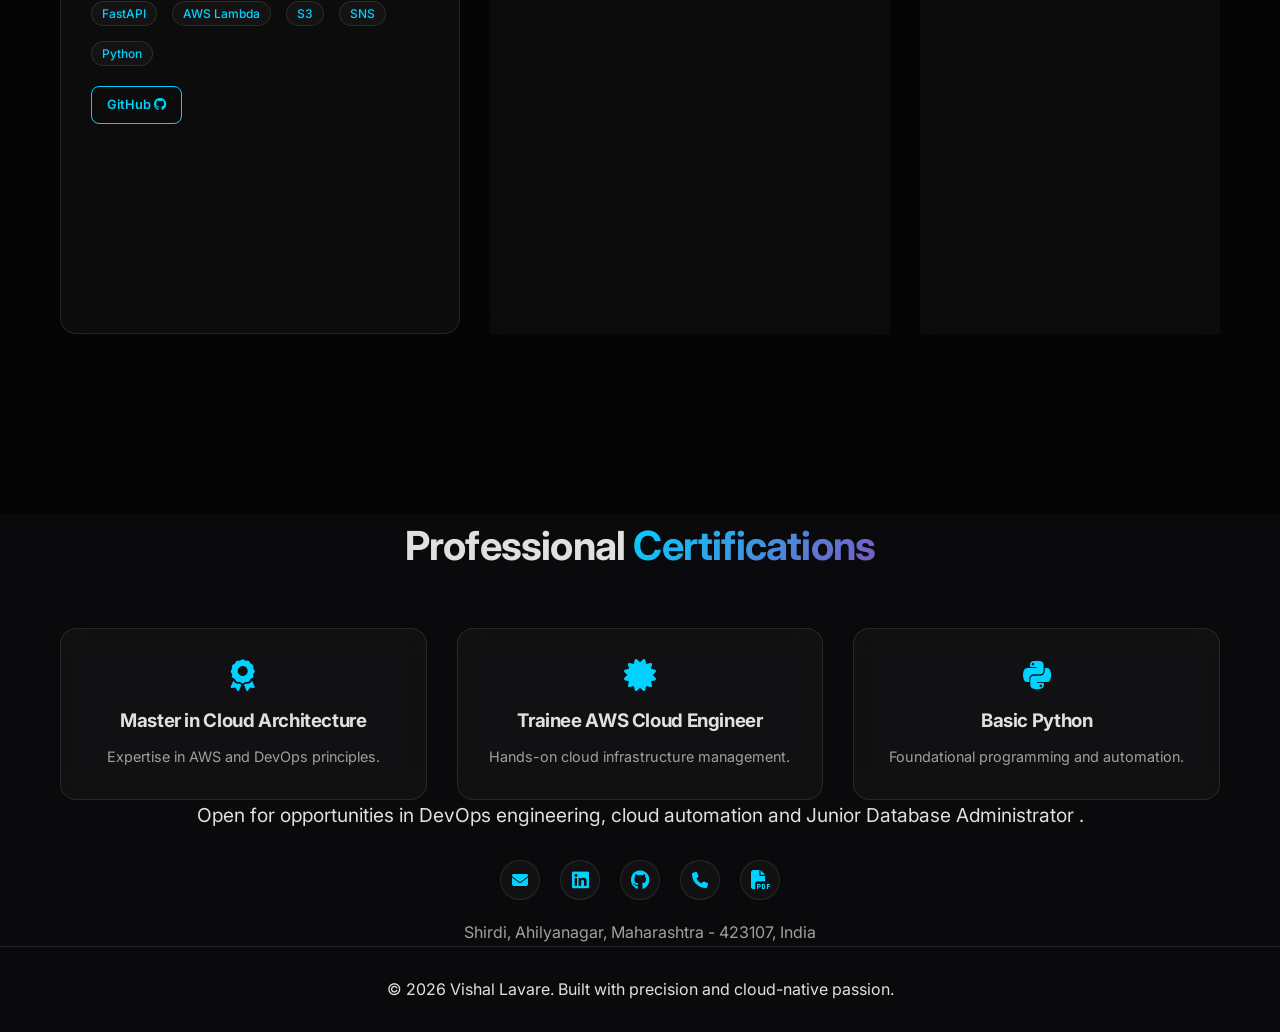
==== commit 83f6c95f: "feat: update skills section with expanded DevOps, Cloud, Database, and Web Development categories" ====
--- a/index.html
+++ b/index.html
@@ -68,24 +68,26 @@
             <div class="grid horizontal-scroll">
                 <!-- DevOps & Automation -->
                 <div class="glass card reveal">
-                    <h3 style="margin-bottom:20px; color: var(--primary);"><i class="fas fa-infinity"></i> DevOps & CICD
+                    <h3 style="margin-bottom:20px; color: var(--primary);"><i class="fas fa-infinity"></i> DevOps & CI/CD
                     </h3>
                     <div class="skills-grid" style="justify-content: flex-start;">
                         <span class="skill-tag">Docker</span>
+                        <span class="skill-tag">Docker Compose</span>
                         <span class="skill-tag">Kubernetes</span>
                         <span class="skill-tag">Jenkins</span>
                         <span class="skill-tag">GitHub Actions</span>
                         <span class="skill-tag">Terraform</span>
                         <span class="skill-tag">Ansible</span>
-                        <span class="skill-tag">GIT</span>
+                        <span class="skill-tag">Git</span>
+                        <span class="skill-tag">Maven</span>
                         <span class="skill-tag">Jira</span>
                         <span class="skill-tag">NGINX</span>
                     </div>
                 </div>
 
-                <!-- Cloud Infrastructure -->
-                <div class="glass card reveal">
-                    <h3 style="margin-bottom:20px; color: var(--primary);"><i class="fas fa-cloud"></i> Cloud (AWS)
+                <!-- Cloud Infrastructure (AWS) -->
+                <div class="glass card reveal">
+                    <h3 style="margin-bottom:20px; color: var(--primary);"><i class="fab fa-aws"></i> Cloud (AWS)
                     </h3>
                     <div class="skills-grid" style="justify-content: flex-start;">
                         <span class="skill-tag">EC2</span>
@@ -96,15 +98,19 @@
                         <span class="skill-tag">CloudFront</span>
                         <span class="skill-tag">VPC</span>
                         <span class="skill-tag">Auto Scaling</span>
-                        <span class="skill-tag">Load Balancer</span>
+                        <span class="skill-tag">Load Balancer (ALB)</span>
+                        <span class="skill-tag">API Gateway</span>
+                        <span class="skill-tag">Lambda</span>
+                        <span class="skill-tag">Amazon ECR</span>
                         <span class="skill-tag">AWS-CLI</span>
-                        <span class="skill-tag">Lambda</span>
-                        <span class="skill-tag">API Gateway</span>
-                    </div>
-                </div>
-
-                <div class="glass card reveal">
-                    <h3 style="margin-bottom:20px; color: var(--primary);"><i class="fas fa-cloud"></i> Cloud (Azure)
+                        <span class="skill-tag">Certificate Manager</span>
+                        <span class="skill-tag">EventBridge Scheduler</span>
+                    </div>
+                </div>
+
+                <!-- Cloud Infrastructure (Azure) -->
+                <div class="glass card reveal">
+                    <h3 style="margin-bottom:20px; color: var(--primary);"><i class="fab fa-microsoft"></i> Cloud (Azure)
                     </h3>
                     <div class="skills-grid" style="justify-content: flex-start;">
                         <span class="skill-tag">Virtual Machines</span>
@@ -116,8 +122,8 @@
 
                 <!-- Monitoring & Security -->
                 <div class="glass card reveal">
-                    <h3 style="margin-bottom:20px; color: var(--primary);"><i class="fas fa-shield-alt"></i> Monitoring
-                        & Security</h3>
+                    <h3 style="margin-bottom:20px; color: var(--primary);"><i class="fas fa-shield-alt"></i> Monitoring & Security
+                    </h3>
                     <div class="skills-grid" style="justify-content: flex-start;">
                         <span class="skill-tag">Prometheus</span>
                         <span class="skill-tag">Grafana</span>
@@ -128,18 +134,34 @@
                     </div>
                 </div>
 
-                <!-- Platforms & Development -->
-                <div class="glass card reveal">
-                    <h3 style="margin-bottom:20px; color: var(--primary);"><i class="fas fa-code"></i> Engineering
-                        Foundations</h3>
-                    <div class="skills-grid" style="justify-content: flex-start;">
-                        <span class="skill-tag">Shell Scripting</span>
-                        <span class="skill-tag">Python Hosting</span>
-                        <span class="skill-tag">Node.js Hosting</span>
+                <!-- Databases & OS -->
+                <div class="glass card reveal">
+                    <h3 style="margin-bottom:20px; color: var(--primary);"><i class="fas fa-database"></i> Databases & OS
+                    </h3>
+                    <div class="skills-grid" style="justify-content: flex-start;">
                         <span class="skill-tag">SQL</span>
                         <span class="skill-tag">PostgreSQL</span>
+                        <span class="skill-tag">MySQL</span>
                         <span class="skill-tag">Oracle</span>
-                        <span class="skill-tag">Linux / Windows</span>
+                        <span class="skill-tag">RDS</span>
+                        <span class="skill-tag">DynamoDB</span>
+                        <span class="skill-tag">Linux</span>
+                        <span class="skill-tag">Windows</span>
+                        <span class="skill-tag">Shell Scripting</span>
+                    </div>
+                </div>
+
+                <!-- Web Development & Hosting -->
+                <div class="glass card reveal">
+                    <h3 style="margin-bottom:20px; color: var(--primary);"><i class="fas fa-code"></i> Development & Web Hosting
+                    </h3>
+                    <div class="skills-grid" style="justify-content: flex-start;">
+                        <span class="skill-tag">Python (Web Hosting)</span>
+                        <span class="skill-tag">Node.js (Web Hosting)</span>
+                        <span class="skill-tag">FastAPI</span>
+                        <span class="skill-tag">Java 21 / Spring Boot 3</span>
+                        <span class="skill-tag">React 19</span>
+                        <span class="skill-tag">REST API</span>
                     </div>
                 </div>
             </div>
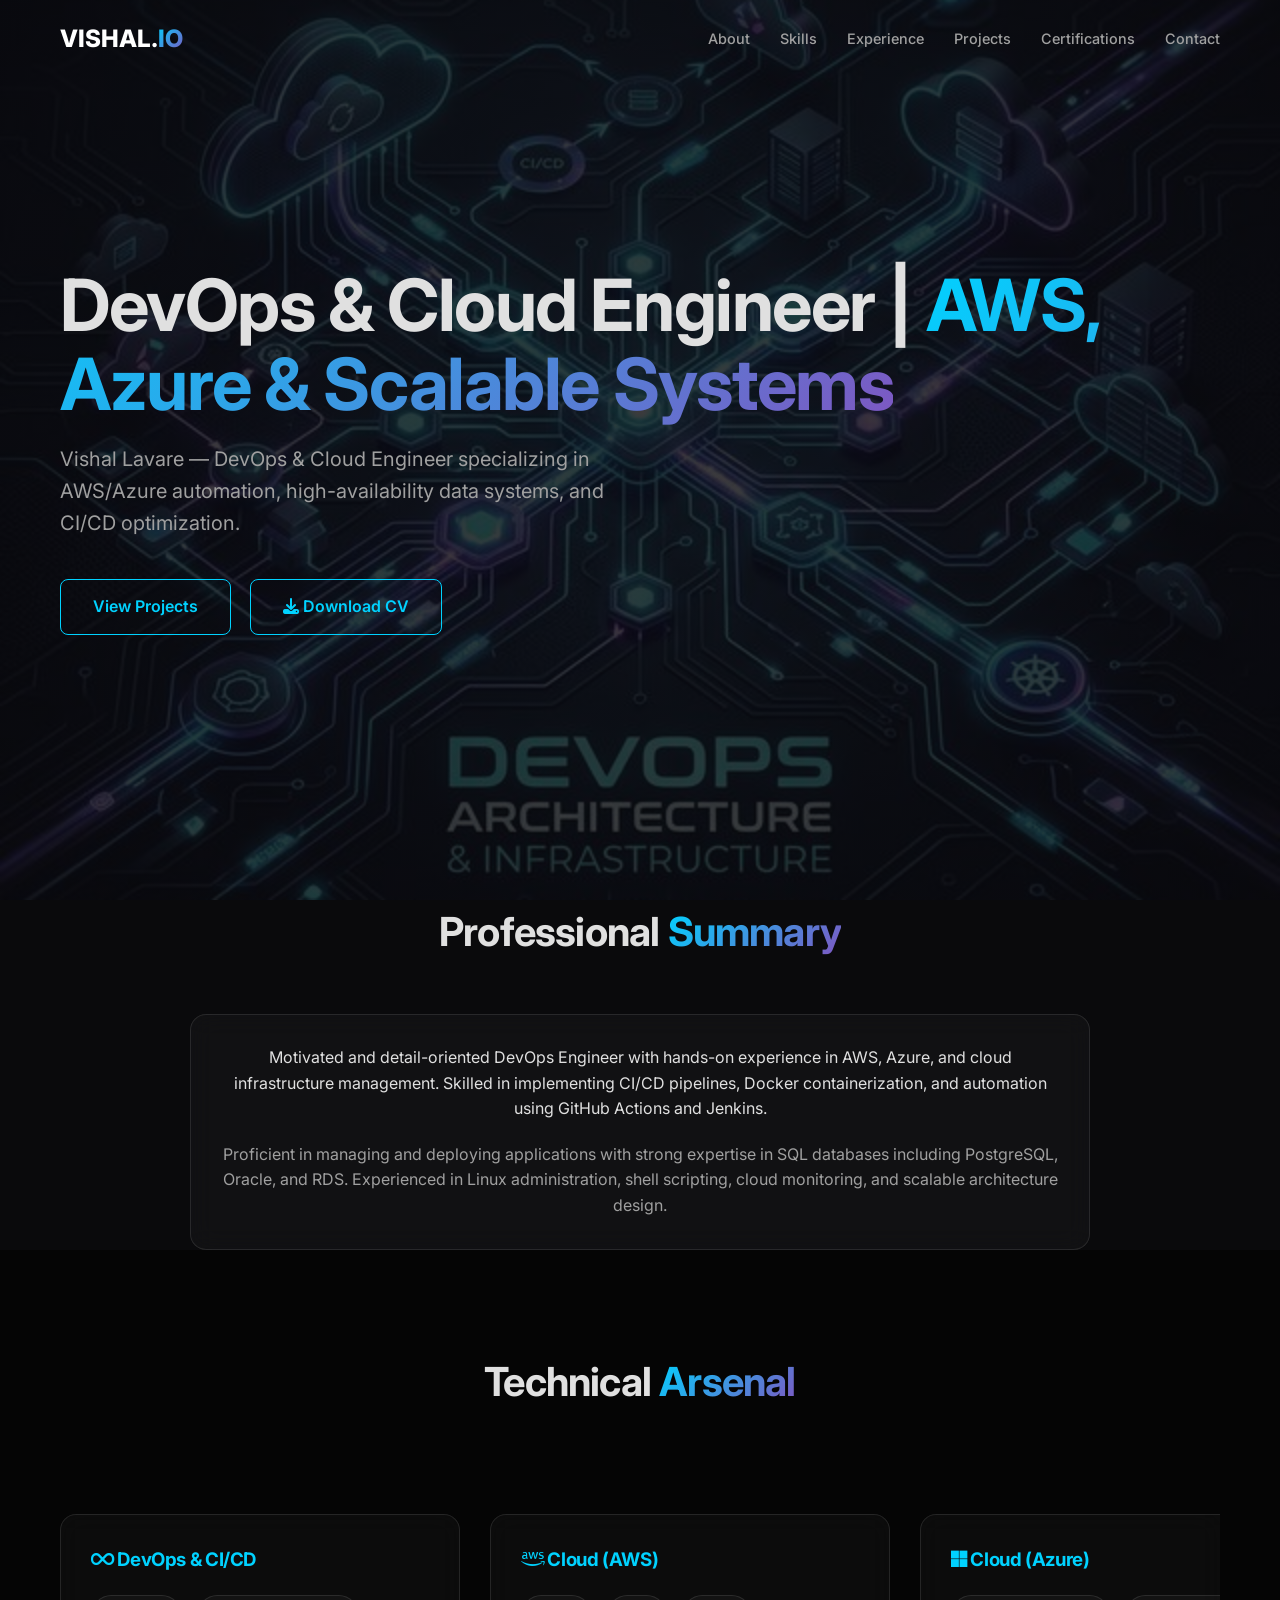
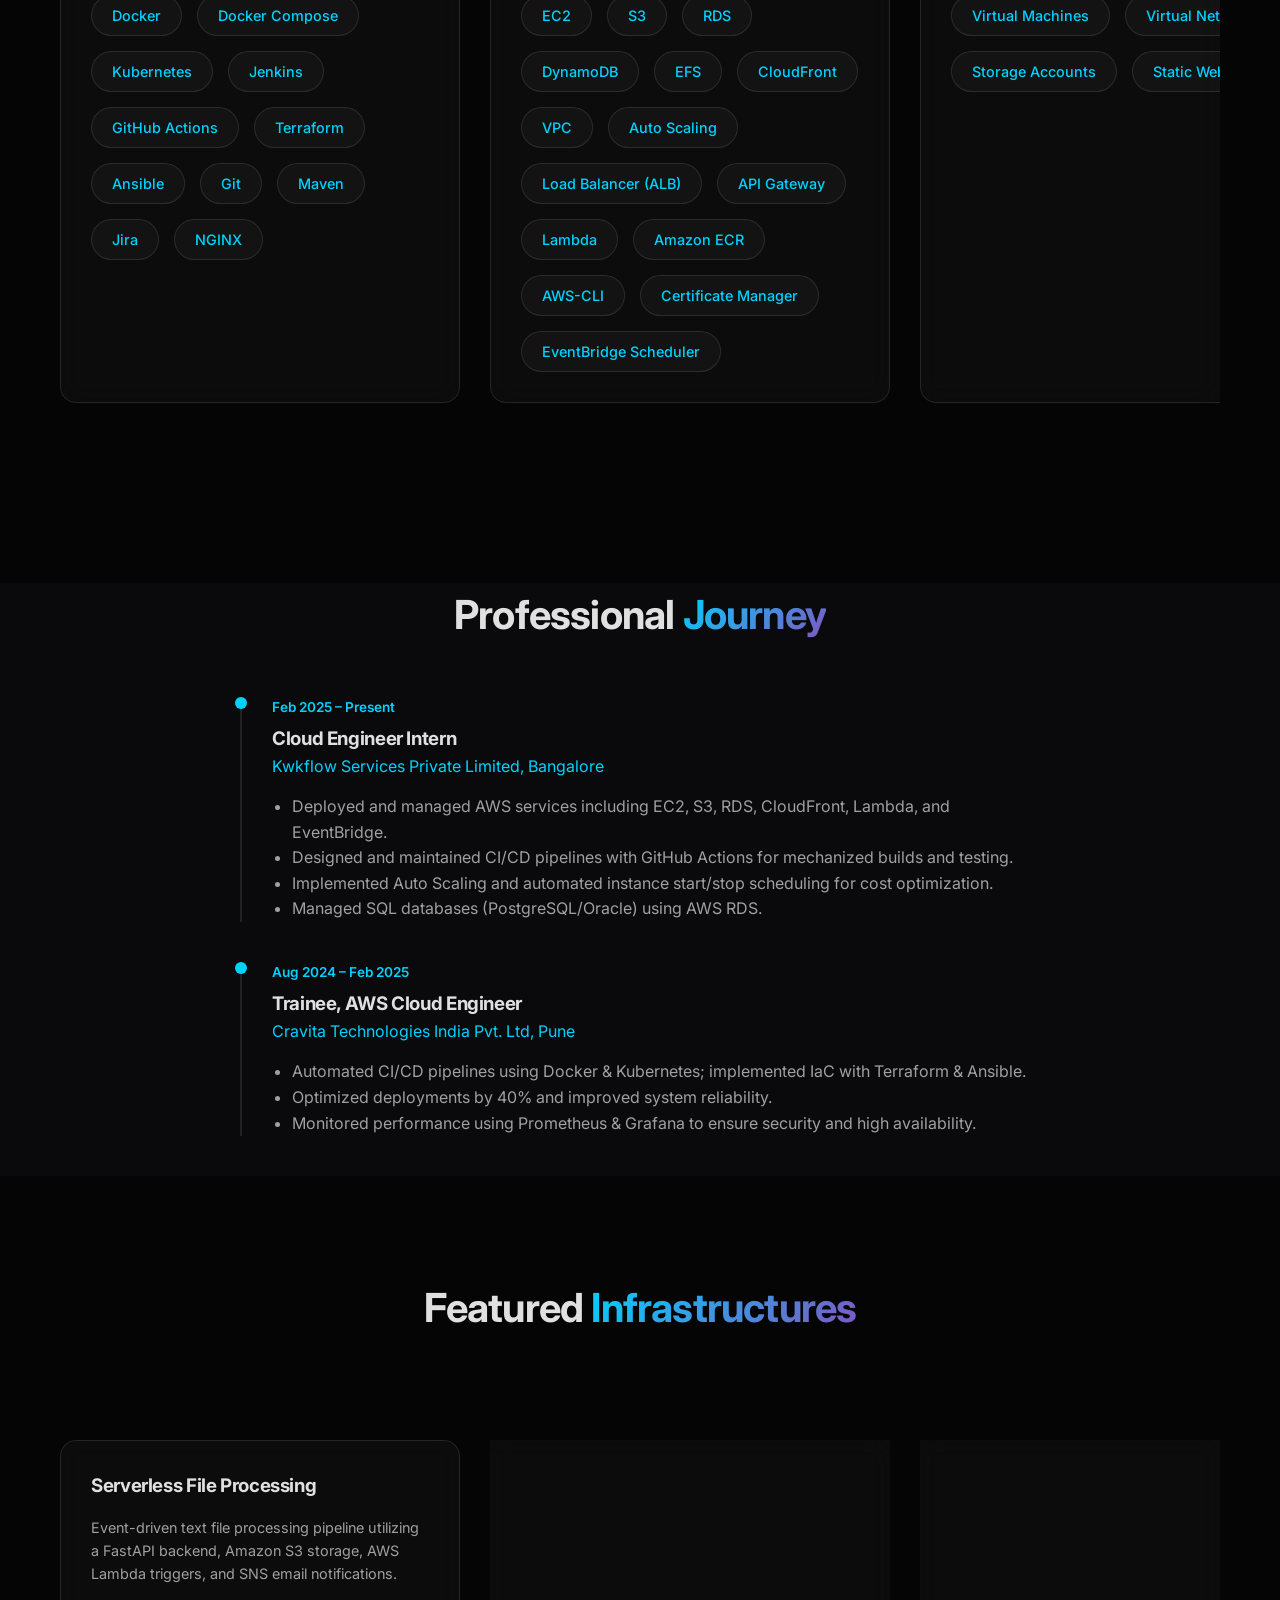
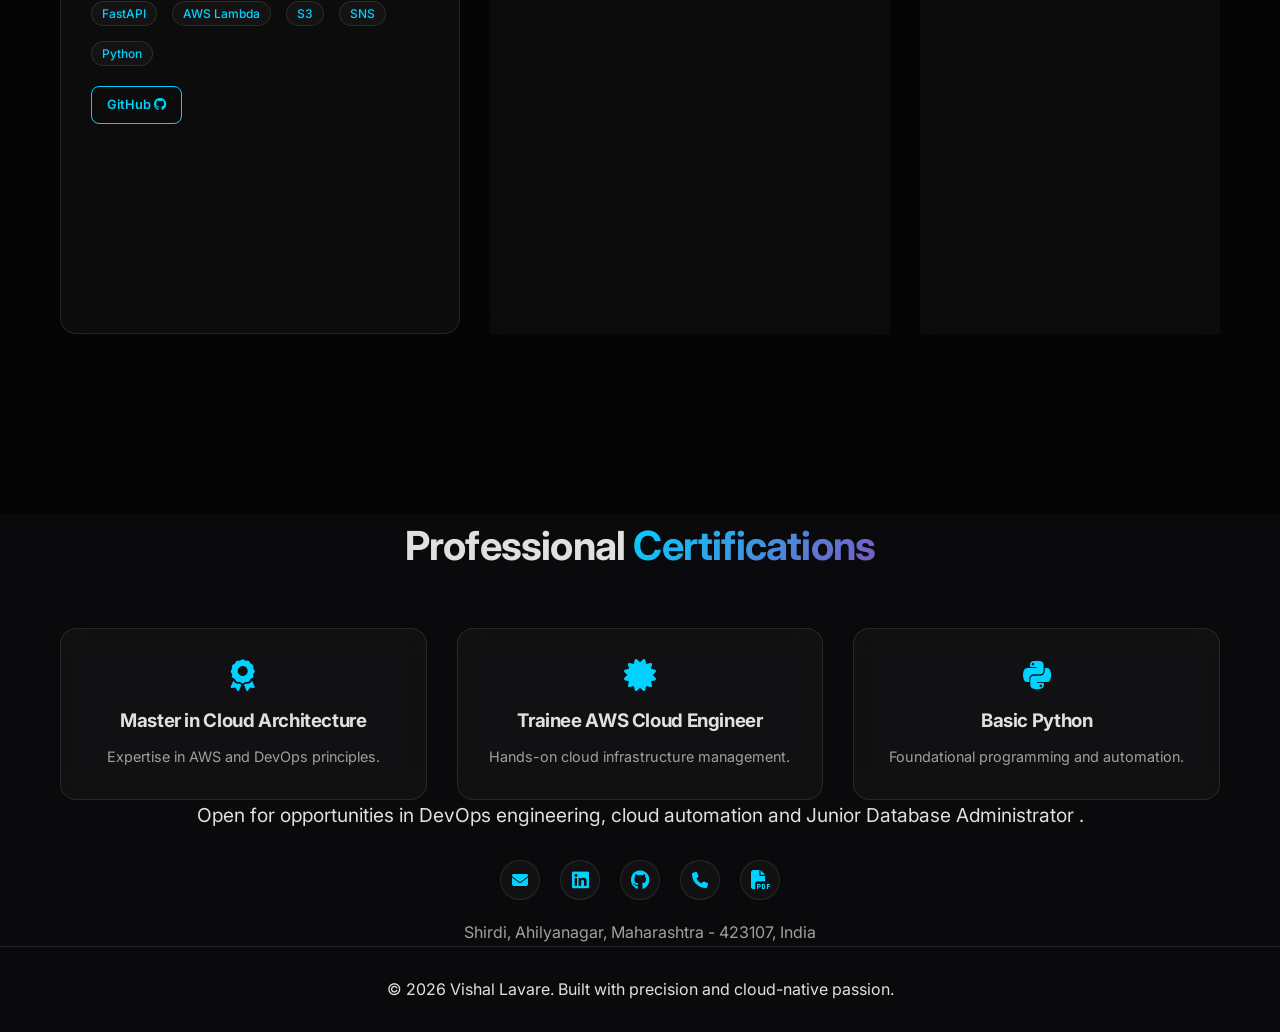
==== commit 14a39f49: "update" ====
--- a/index.html
+++ b/index.html
@@ -42,7 +42,7 @@
                 high-availability data systems, and CI/CD optimization.</p>
             <div class="reveal">
                 <a href="#projects" class="btn btn-primary">View Projects</a>
-                <a href="https://drive.google.com/file/d/17vHH2axSUndNzwbsJ6Fv5odMBV4kOoNJ/view?usp=sharing"
+                <a href="https://drive.google.com/file/d/1nPj33LDtoOP0WvOGYcjnbsASsHYijbDY/view?usp=sharing"
                     target="_blank" class="btn btn-cv" style="margin-left:15px;"><i class="fas fa-download"></i>
                     Download CV</a>
             </div>
@@ -68,7 +68,8 @@
             <div class="grid horizontal-scroll">
                 <!-- DevOps & Automation -->
                 <div class="glass card reveal">
-                    <h3 style="margin-bottom:20px; color: var(--primary);"><i class="fas fa-infinity"></i> DevOps & CI/CD
+                    <h3 style="margin-bottom:20px; color: var(--primary);"><i class="fas fa-infinity"></i> DevOps &
+                        CI/CD
                     </h3>
                     <div class="skills-grid" style="justify-content: flex-start;">
                         <span class="skill-tag">Docker</span>
@@ -110,7 +111,8 @@
 
                 <!-- Cloud Infrastructure (Azure) -->
                 <div class="glass card reveal">
-                    <h3 style="margin-bottom:20px; color: var(--primary);"><i class="fab fa-microsoft"></i> Cloud (Azure)
+                    <h3 style="margin-bottom:20px; color: var(--primary);"><i class="fab fa-microsoft"></i> Cloud
+                        (Azure)
                     </h3>
                     <div class="skills-grid" style="justify-content: flex-start;">
                         <span class="skill-tag">Virtual Machines</span>
@@ -122,7 +124,8 @@
 
                 <!-- Monitoring & Security -->
                 <div class="glass card reveal">
-                    <h3 style="margin-bottom:20px; color: var(--primary);"><i class="fas fa-shield-alt"></i> Monitoring & Security
+                    <h3 style="margin-bottom:20px; color: var(--primary);"><i class="fas fa-shield-alt"></i> Monitoring
+                        & Security
                     </h3>
                     <div class="skills-grid" style="justify-content: flex-start;">
                         <span class="skill-tag">Prometheus</span>
@@ -130,13 +133,26 @@
                         <span class="skill-tag">CloudWatch</span>
                         <span class="skill-tag">SNS</span>
                         <span class="skill-tag">IAM</span>
+                    </div>
+                </div>
+
+                <!-- Software Testing & QA -->
+                <div class="glass card reveal">
+                    <h3 style="margin-bottom:20px; color: var(--primary);"><i class="fas fa-vial"></i> Software Testing & QA
+                    </h3>
+                    <div class="skills-grid" style="justify-content: flex-start;">
+                        <span class="skill-tag">Functional Testing</span>
+                        <span class="skill-tag">UI UX Testing</span>
+                        <span class="skill-tag">API Testing</span>
                         <span class="skill-tag">Manual Testing</span>
+                        <span class="skill-tag">Postman</span>
                     </div>
                 </div>
 
                 <!-- Databases & OS -->
                 <div class="glass card reveal">
-                    <h3 style="margin-bottom:20px; color: var(--primary);"><i class="fas fa-database"></i> Databases & OS
+                    <h3 style="margin-bottom:20px; color: var(--primary);"><i class="fas fa-database"></i> Databases &
+                        OS
                     </h3>
                     <div class="skills-grid" style="justify-content: flex-start;">
                         <span class="skill-tag">SQL</span>
@@ -153,7 +169,8 @@
 
                 <!-- Web Development & Hosting -->
                 <div class="glass card reveal">
-                    <h3 style="margin-bottom:20px; color: var(--primary);"><i class="fas fa-code"></i> Development & Web Hosting
+                    <h3 style="margin-bottom:20px; color: var(--primary);"><i class="fas fa-code"></i> Development & Web
+                        Hosting
                     </h3>
                     <div class="skills-grid" style="justify-content: flex-start;">
                         <span class="skill-tag">Python (Web Hosting)</span>
@@ -443,7 +460,7 @@
                 <a href="tel:7350228431" title="Phone" class="phone-link" style="color: var(--primary);"><i
                         class="fas fa-phone"></i>
                     <span>7350228431</span></a>
-                <a href="https://drive.google.com/file/d/17vHH2axSUndNzwbsJ6Fv5odMBV4kOoNJ/view?usp=sharing"
+                <a href="https://drive.google.com/file/d/1nPj33LDtoOP0WvOGYcjnbsASsHYijbDY/view?usp=sharing"
                     target="_blank" title="Download CV" style="color: var(--primary);"><i
                         class="fas fa-file-pdf"></i></a>
             </div>
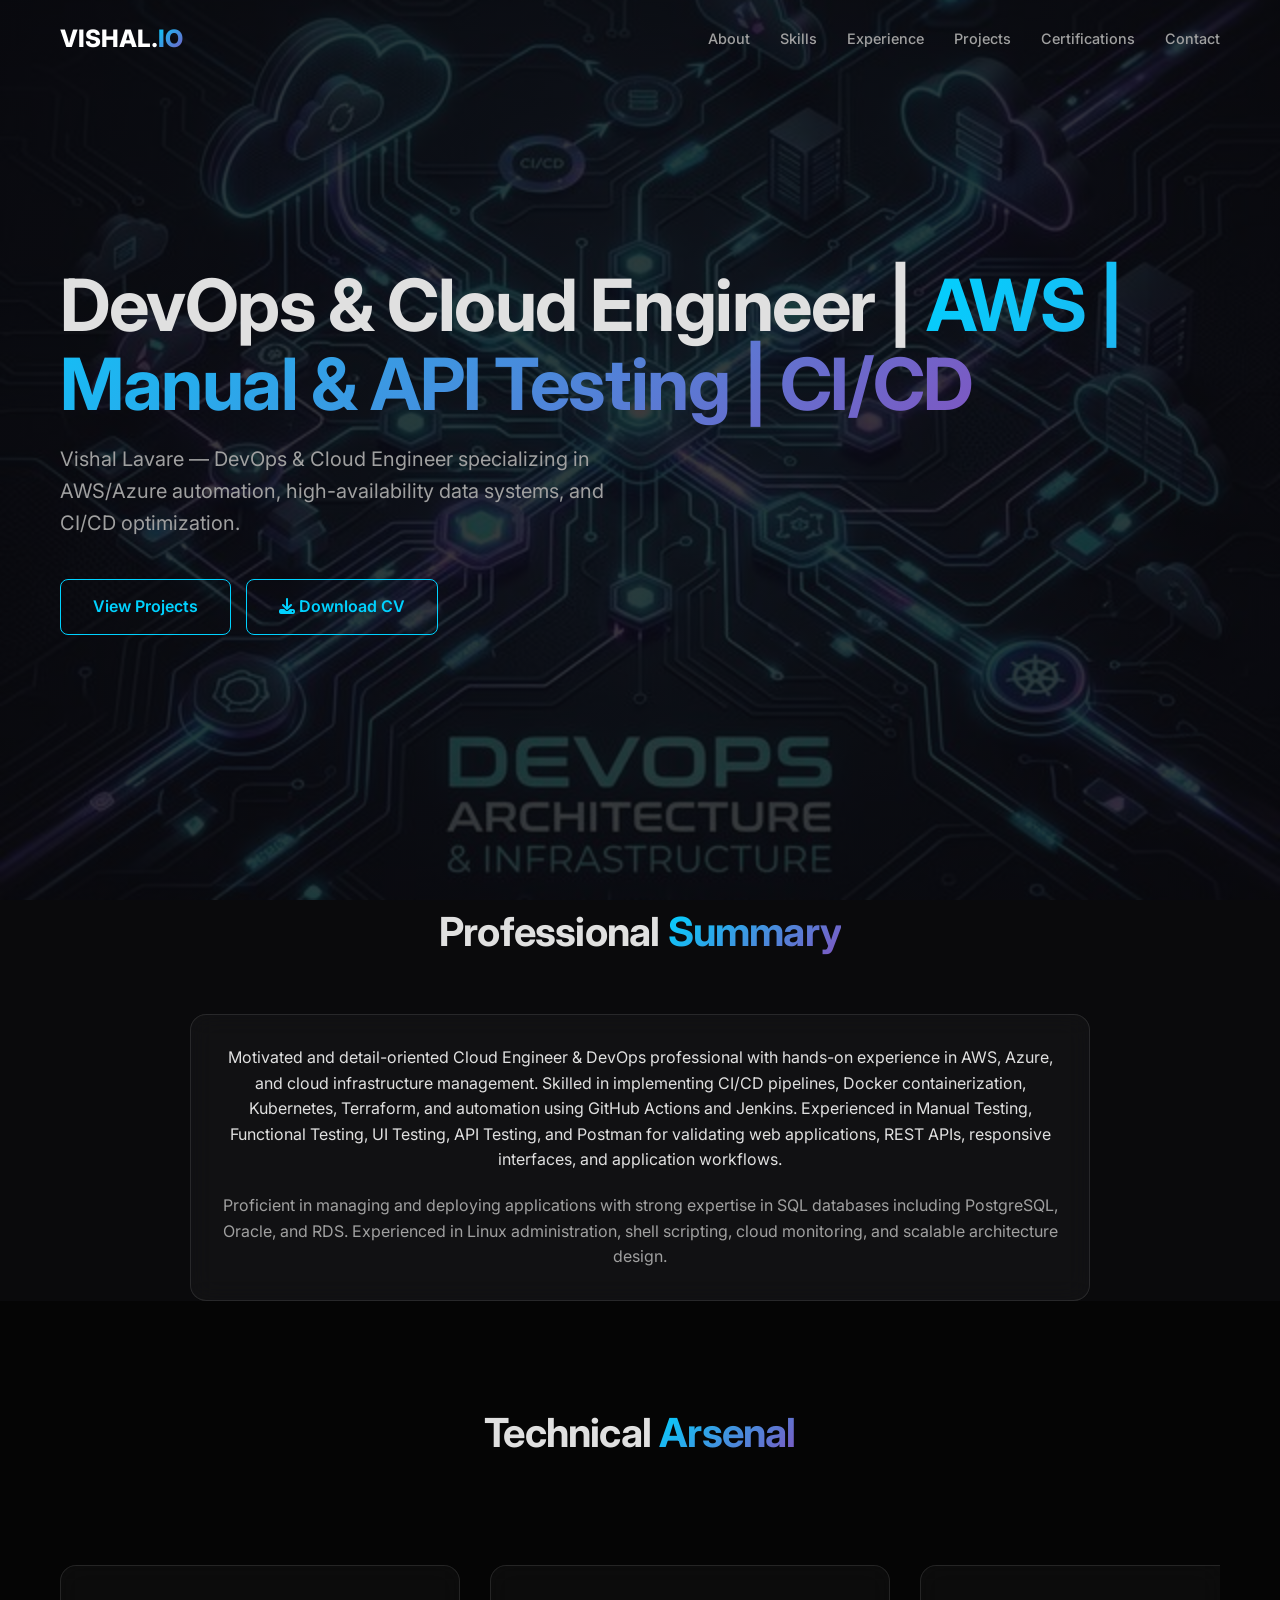
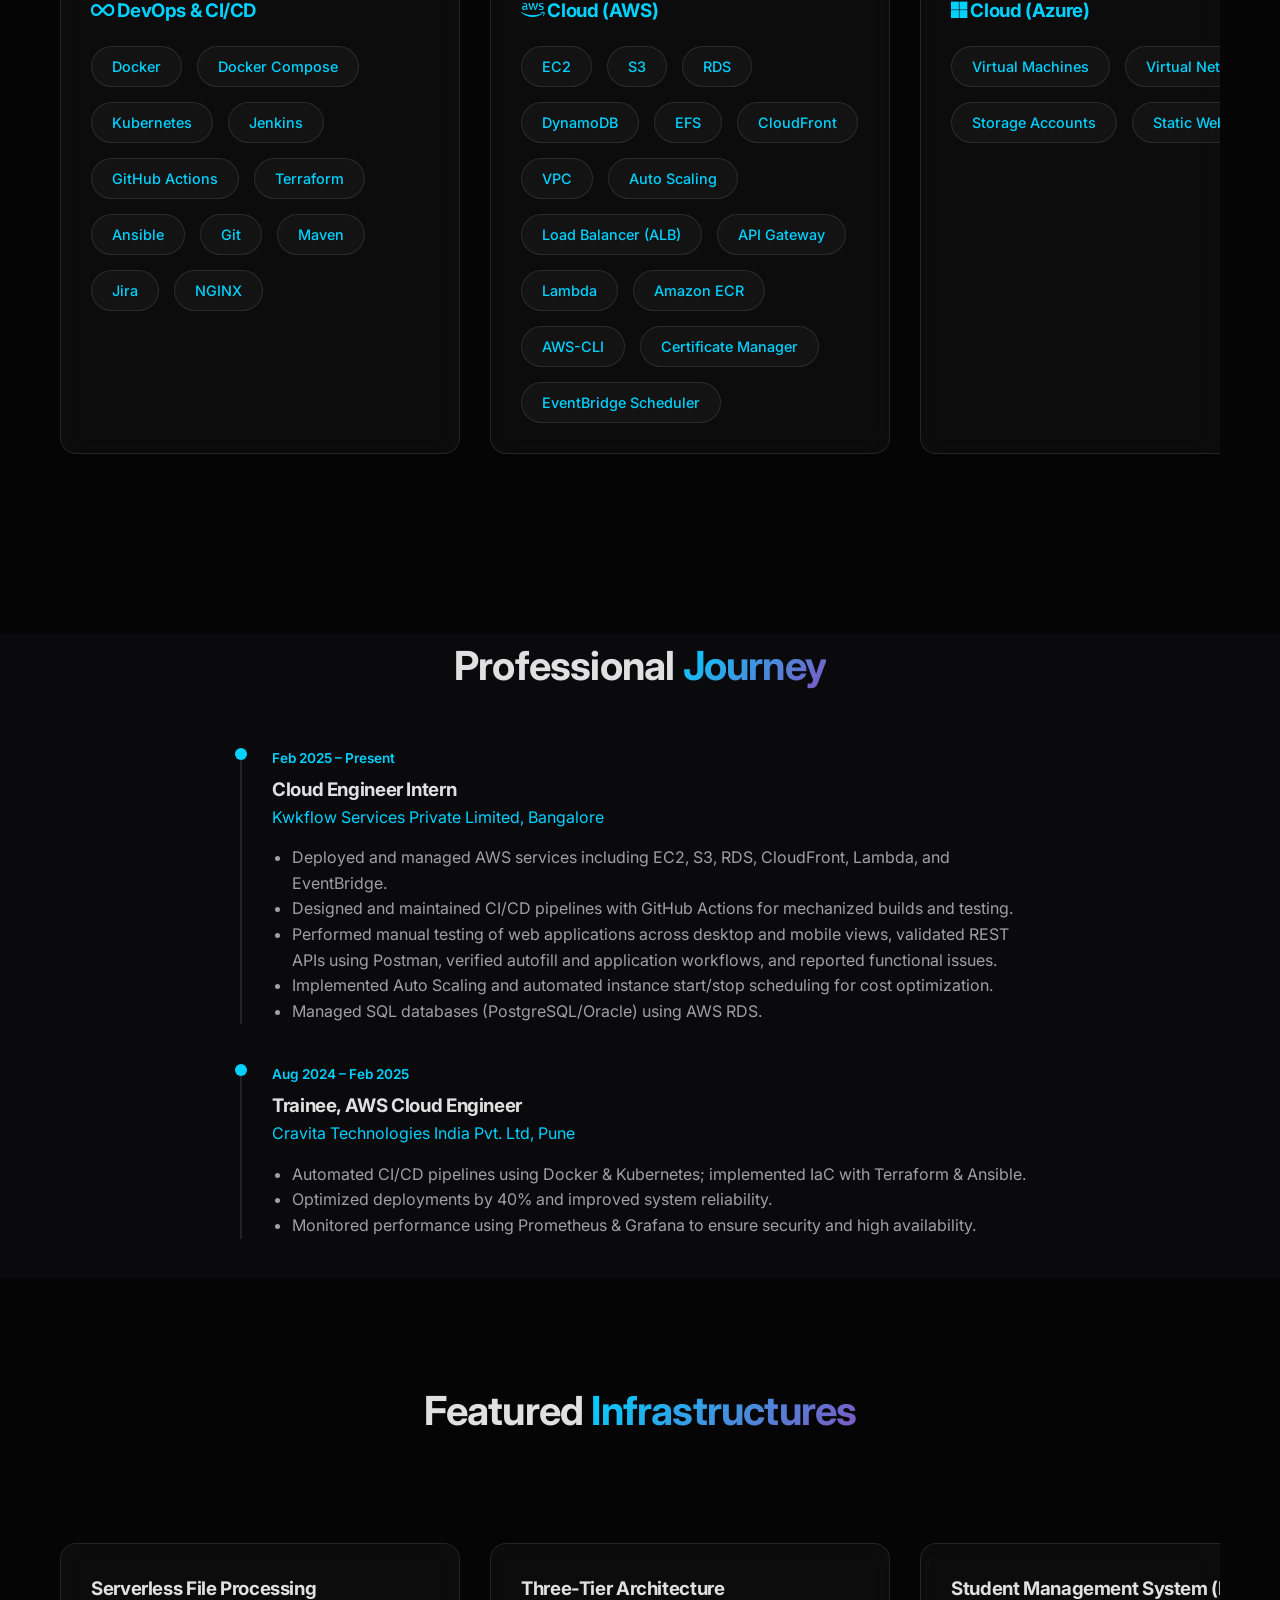
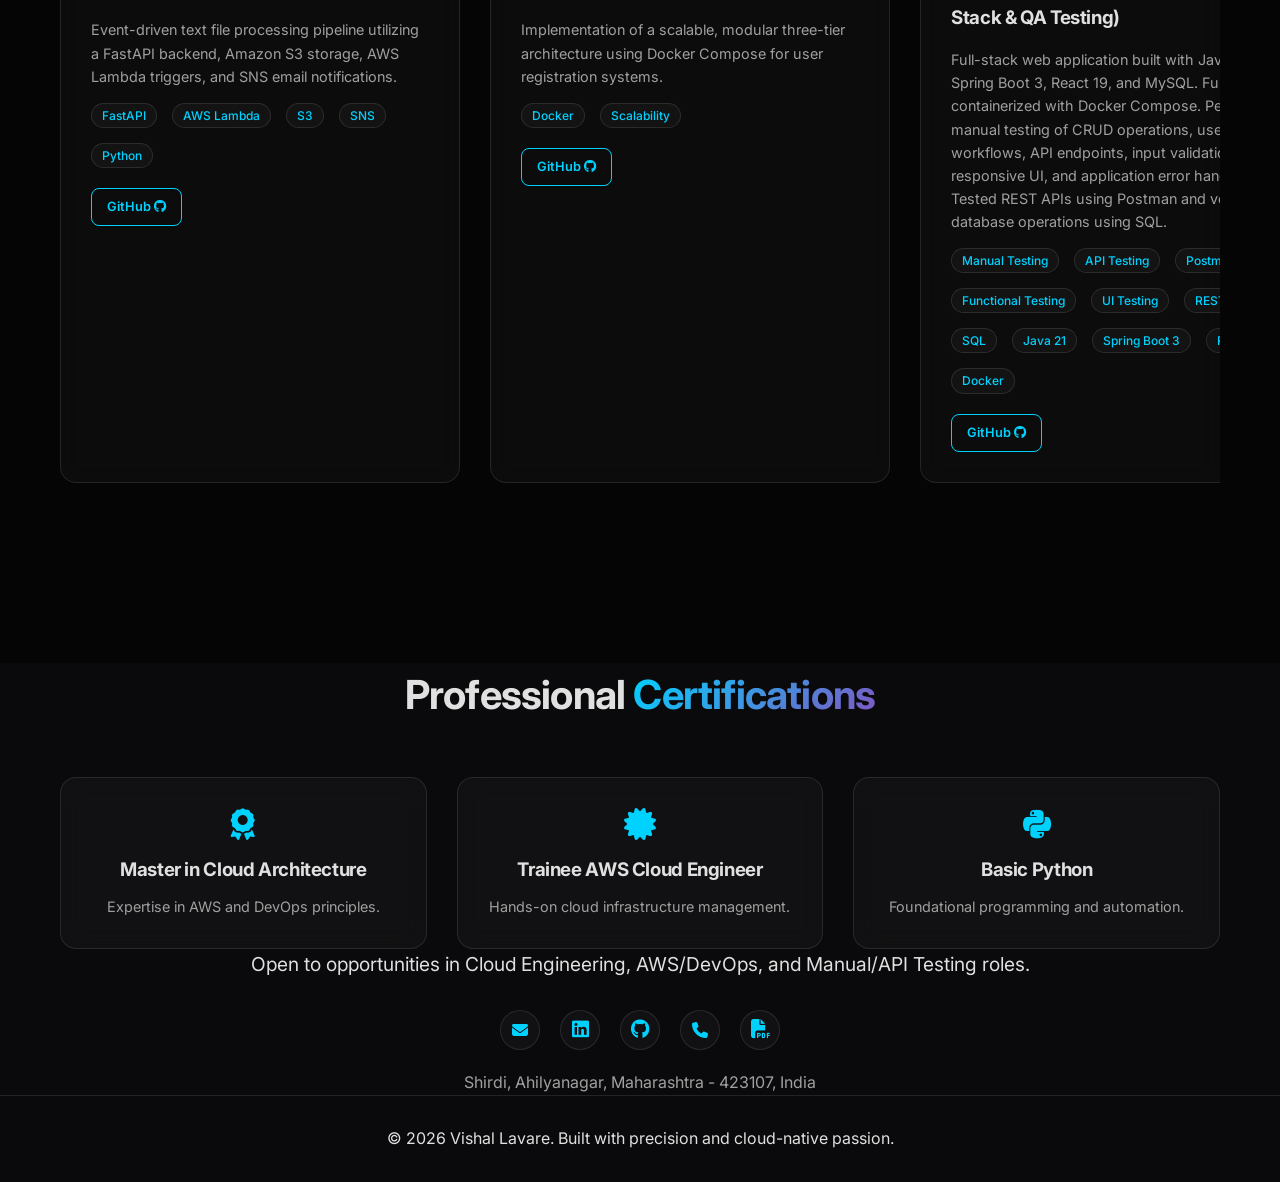
==== commit fb6b41fe: "update" ====
--- a/index.html
+++ b/index.html
@@ -23,7 +23,10 @@
     <nav id="navbar">
         <div class="container nav-content">
             <a href="#" class="logo">VISHAL.<span class="gradient-text">IO</span></a>
-            <ul class="nav-links">
+            <button class="mobile-toggle" id="mobile-toggle" aria-label="Toggle navigation">
+                <i class="fas fa-bars"></i>
+            </button>
+            <ul class="nav-links" id="nav-links">
                 <li><a href="#about">About</a></li>
                 <li><a href="#skills">Skills</a></li>
                 <li><a href="#experience">Experience</a></li>
@@ -33,17 +36,18 @@
             </ul>
         </div>
     </nav>
+    <div class="nav-overlay" id="nav-overlay"></div>
 
     <section class="hero">
         <div class="container hero-content">
-            <h1 class="reveal">DevOps & Cloud Engineer | <span class="gradient-text">AWS, Azure & Scalable
-                    Systems</span></h1>
+            <h1 class="reveal">DevOps & Cloud Engineer | <span class="gradient-text">AWS | Manual & API Testing |
+                    CI/CD</span></h1>
             <p class="reveal">Vishal Lavare — DevOps & Cloud Engineer specializing in AWS/Azure automation,
                 high-availability data systems, and CI/CD optimization.</p>
-            <div class="reveal">
+            <div class="reveal hero-btns">
                 <a href="#projects" class="btn btn-primary">View Projects</a>
                 <a href="https://drive.google.com/file/d/1nPj33LDtoOP0WvOGYcjnbsASsHYijbDY/view?usp=sharing"
-                    target="_blank" class="btn btn-cv" style="margin-left:15px;"><i class="fas fa-download"></i>
+                    target="_blank" class="btn btn-cv"><i class="fas fa-download"></i>
                     Download CV</a>
             </div>
         </div>
@@ -52,9 +56,11 @@
     <section id="about" class="container">
         <h2 class="section-title reveal">Professional <span class="gradient-text">Summary</span></h2>
         <div class="glass card reveal" style="max-width: 900px; margin: 0 auto; text-align: center;">
-            <p>Motivated and detail-oriented DevOps Engineer with hands-on experience in AWS, Azure, and cloud
-                infrastructure management. Skilled in implementing CI/CD pipelines, Docker containerization, and
-                automation using GitHub Actions and Jenkins.</p>
+            <p>Motivated and detail-oriented Cloud Engineer & DevOps professional with hands-on experience in AWS,
+                Azure, and cloud infrastructure management. Skilled in implementing CI/CD pipelines, Docker
+                containerization, Kubernetes, Terraform, and automation using GitHub Actions and Jenkins. Experienced in
+                Manual Testing, Functional Testing, UI Testing, API Testing, and Postman for validating web
+                applications, REST APIs, responsive interfaces, and application workflows.</p>
             <p style="margin-top: 20px; color: var(--text-dim);">Proficient in managing and deploying applications with
                 strong expertise in SQL databases including PostgreSQL, Oracle, and RDS. Experienced in Linux
                 administration, shell scripting, cloud monitoring, and scalable architecture design.</p>
@@ -138,14 +144,21 @@
 
                 <!-- Software Testing & QA -->
                 <div class="glass card reveal">
-                    <h3 style="margin-bottom:20px; color: var(--primary);"><i class="fas fa-vial"></i> Software Testing & QA
-                    </h3>
-                    <div class="skills-grid" style="justify-content: flex-start;">
+                    <h3 style="margin-bottom:20px; color: var(--primary);"><i class="fas fa-vial"></i> Software Testing
+                        & QA
+                    </h3>
+                    <div class="skills-grid" style="justify-content: flex-start;">
+                        <span class="skill-tag">Manual Testing</span>
                         <span class="skill-tag">Functional Testing</span>
+                        <span class="skill-tag">API Testing</span>
+                        <span class="skill-tag">Postman</span>
+                        <span class="skill-tag">REST API Testing</span>
+                        <span class="skill-tag">Regression Testing</span>
+                        <span class="skill-tag">Integration Testing</span>
                         <span class="skill-tag">UI UX Testing</span>
-                        <span class="skill-tag">API Testing</span>
-                        <span class="skill-tag">Manual Testing</span>
-                        <span class="skill-tag">Postman</span>
+                        <span class="skill-tag">Test Case Design</span>
+                        <span class="skill-tag">Test Execution</span>
+                        <span class="skill-tag">Bug Reporting</span>
                     </div>
                 </div>
 
@@ -197,6 +210,9 @@
                     </li>
                     <li>Designed and maintained CI/CD pipelines with GitHub Actions for mechanized builds and testing.
                     </li>
+                    <li>Performed manual testing of web applications across desktop and mobile views, validated REST
+                        APIs using Postman, verified autofill and application workflows, and reported functional issues.
+                    </li>
                     <li>Implemented Auto Scaling and automated instance start/stop scheduling for cost optimization.
                     </li>
                     <li>Managed SQL databases (PostgreSQL/Oracle) using AWS RDS.</li>
@@ -254,22 +270,25 @@
 
                 <!-- Project 3 -->
                 <div class="glass card reveal">
-                    <h3>Student Management System (Full-Stack)</h3>
+                    <h3>Student Management System (Full-Stack & QA Testing)</h3>
                     <p style="margin: 15px 0; font-size: 0.9rem; color: var(--text-dim);">Full-stack web application
                         built with Java 21, Spring Boot 3, React 19, and MySQL. Fully containerized with Docker
-                        Compose, featuring live search, real-time API health monitoring, and complete CRUD operations.
+                        Compose. Performed manual testing of CRUD operations, user workflows, API endpoints, input
+                        validation, responsive UI, and application error handling. Tested REST APIs using Postman and
+                        verified database operations using SQL.
                     </p>
                     <div class="skills-grid" style="justify-content: flex-start; margin-bottom: 20px;">
+                        <span class="skill-tag" style="padding: 2px 10px; font-size: 0.75rem;">Manual Testing</span>
+                        <span class="skill-tag" style="padding: 2px 10px; font-size: 0.75rem;">API Testing</span>
+                        <span class="skill-tag" style="padding: 2px 10px; font-size: 0.75rem;">Postman</span>
+                        <span class="skill-tag" style="padding: 2px 10px; font-size: 0.75rem;">Functional Testing</span>
+                        <span class="skill-tag" style="padding: 2px 10px; font-size: 0.75rem;">UI Testing</span>
+                        <span class="skill-tag" style="padding: 2px 10px; font-size: 0.75rem;">REST API</span>
+                        <span class="skill-tag" style="padding: 2px 10px; font-size: 0.75rem;">SQL</span>
                         <span class="skill-tag" style="padding: 2px 10px; font-size: 0.75rem;">Java 21</span>
                         <span class="skill-tag" style="padding: 2px 10px; font-size: 0.75rem;">Spring Boot 3</span>
                         <span class="skill-tag" style="padding: 2px 10px; font-size: 0.75rem;">React 19</span>
-                        <span class="skill-tag" style="padding: 2px 10px; font-size: 0.75rem;">MySQL</span>
-                        <span class="skill-tag" style="padding: 2px 10px; font-size: 0.75rem;">Spring Data JPA</span>
-                        <span class="skill-tag" style="padding: 2px 10px; font-size: 0.75rem;">REST API</span>
-                        <span class="skill-tag" style="padding: 2px 10px; font-size: 0.75rem;">Docker</span>
-                        <span class="skill-tag" style="padding: 2px 10px; font-size: 0.75rem;">Docker Compose</span>
-                        <span class="skill-tag" style="padding: 2px 10px; font-size: 0.75rem;">Maven</span>
-                        <span class="skill-tag" style="padding: 2px 10px; font-size: 0.75rem;">Git</span>
+                        <span class="skill-tag" style="padding: 2px 10px; font-size: 0.75rem;">Docker</span>
                     </div>
                     <a href="https://github.com/vishalLavare/java_project.git" target="_blank" rel="noopener noreferrer"
                         class="btn btn-github">GitHub
@@ -447,8 +466,8 @@
     <section id="contact" class="container" style="text-align: center;">
         <!-- <h2 class="section-title reveal">Let's <span class="gradient-text">Connect</span></h2> -->
         <div class="reveal">
-            <p style="font-size: 1.2rem; margin-bottom: 30px;">Open for opportunities in DevOps engineering, cloud
-                automation and Junior Database Administrator .</p>
+            <p style="font-size: 1.2rem; margin-bottom: 30px;">Open to opportunities in Cloud Engineering, AWS/DevOps,
+                and Manual/API Testing roles.</p>
             <div class="social-links">
                 <a href="mailto:vslavare@gmail.com" title="Email" class="email-link" style="color: var(--primary);"><i
                         class="fas fa-envelope"></i>
--- a/style.css
+++ b/style.css
@@ -112,6 +112,45 @@
   color: var(--primary);
 }
 
+/* Mobile Toggle & Overlay */
+.mobile-toggle {
+  display: none;
+  background: rgba(255, 255, 255, 0.05);
+  border: 1px solid var(--glass-border);
+  color: var(--primary);
+  font-size: 1.2rem;
+  padding: 8px 14px;
+  border-radius: 8px;
+  cursor: pointer;
+  transition: var(--transition);
+  z-index: 1001;
+}
+
+.mobile-toggle:hover {
+  background: var(--primary);
+  color: #000;
+}
+
+.nav-overlay {
+  position: fixed;
+  top: 0;
+  left: 0;
+  width: 100vw;
+  height: 100vh;
+  background: rgba(0, 0, 0, 0.7);
+  backdrop-filter: blur(5px);
+  -webkit-backdrop-filter: blur(5px);
+  z-index: 998;
+  opacity: 0;
+  visibility: hidden;
+  transition: var(--transition);
+}
+
+.nav-overlay.active {
+  opacity: 1;
+  visibility: visible;
+}
+
 /* Hero Section */
 .hero {
   height: 100vh;
@@ -142,6 +181,13 @@
   margin-bottom: 40px;
 }
 
+.hero-btns {
+  display: flex;
+  gap: 15px;
+  flex-wrap: wrap;
+  align-items: center;
+}
+
 .btn {
   display: inline-block;
   padding: 14px 32px;
@@ -176,6 +222,13 @@
   box-shadow: 0 10px 20px rgba(0, 210, 255, 0.3);
 }
 
+.btn-primary:active,
+.btn-cv:active {
+  background: var(--primary);
+  color: #000;
+  transform: translateY(0) scale(0.97);
+}
+
 .btn-github {
   padding: 8px 15px !important;
   border: 1px solid var(--primary);
@@ -183,7 +236,8 @@
   font-size: 0.8rem;
 }
 
-.btn-github:hover {
+.btn-github:hover,
+.btn-github:active {
   background: var(--primary);
   color: #000;
   transform: translateY(-2px);
@@ -290,6 +344,15 @@
   font-size: 0.9rem;
   color: var(--primary);
   font-weight: 500;
+  transition: var(--transition);
+  cursor: pointer;
+}
+
+.skill-tag:hover,
+.skill-tag:active {
+  background: rgba(0, 210, 255, 0.15);
+  border-color: var(--primary);
+  transform: translateY(-2px);
 }
 
 /* Timeline */
@@ -389,8 +452,16 @@
   font-size: 0.9rem;
 }
 
+.social-links a:active {
+  background: var(--primary);
+  color: #000 !important;
+  transform: scale(0.95);
+}
+
 .social-links a.phone-link:hover,
-.social-links a.email-link:hover {
+.social-links a.phone-link:active,
+.social-links a.email-link:hover,
+.social-links a.email-link:active {
   background: var(--primary);
   color: #000 !important;
   border-color: var(--primary);
@@ -400,16 +471,20 @@
   justify-content: flex-start;
 }
 
-.social-links a.phone-link:hover {
+.social-links a.phone-link:hover,
+.social-links a.phone-link:active {
   width: 170px;
 }
 
-.social-links a.email-link:hover {
+.social-links a.email-link:hover,
+.social-links a.email-link:active {
   width: 240px;
 }
 
 .social-links a.phone-link:hover span,
-.social-links a.email-link:hover span {
+.social-links a.phone-link:active span,
+.social-links a.email-link:hover span,
+.social-links a.email-link:active span {
   width: auto;
   opacity: 1;
 }
@@ -427,11 +502,109 @@
 }
 
 @media (max-width: 768px) {
+  .mobile-toggle {
+    display: block;
+    position: relative;
+    z-index: 1001;
+  }
+
+  .nav-links {
+    position: fixed;
+    top: 0;
+    right: -100%;
+    width: 200px;
+    max-width: 50%;
+    height: 100vh;
+    background: rgba(10, 10, 12, 0.5);
+    backdrop-filter: blur(20px);
+    -webkit-backdrop-filter: blur(20px);
+    border-left: 1px solid var(--glass-border);
+    flex-direction: column;
+    justify-content: flex-start;
+    align-items: flex-start;
+    gap: 12px;
+    z-index: 999;
+    transition: right 0.4s cubic-bezier(0.4, 0, 0.2, 1);
+    padding: 80px 25px 30px 25px;
+    box-shadow: -10px 0 30px rgba(0, 0, 0, 0.5);
+  }
+
+  .nav-links::before {
+    content: 'NAVIGATION';
+    font-size: 0.75rem;
+    letter-spacing: 2px;
+    color: var(--primary);
+    font-weight: 700;
+    margin-bottom: 10px;
+    opacity: 0.8;
+  }
+
+  .nav-links li {
+    width: 100%;
+  }
+
+  .nav-links.active {
+    right: 0;
+  }
+
+  .nav-links a {
+    font-size: 1.05rem;
+    font-weight: 600;
+    display: block;
+    padding: 10px 0;
+    border-bottom: 1px solid rgba(255, 255, 255, 0.05);
+    width: 100%;
+    text-align: left;
+  }
+
   .hero h1 {
-    font-size: 3rem;
+    font-size: 2.5rem;
+  }
+
+  .hero-btns {
+    flex-direction: row;
+    gap: 12px;
   }
 
   .grid {
     grid-template-columns: 1fr;
   }
+
+  /* Mobile card hover & touch response */
+  .grid:hover .card,
+  .horizontal-scroll:hover .card {
+    transform: none;
+  }
+
+  .grid .card:hover,
+  .grid .card:active,
+  .horizontal-scroll .card:hover,
+  .horizontal-scroll .card:active {
+    transform: translateY(-5px) scale(1.01);
+    border-color: var(--primary);
+    box-shadow: 0 10px 25px rgba(0, 210, 255, 0.2);
+  }
+
+  .horizontal-scroll {
+    padding: 20px 15px 40px 15px;
+    gap: 15px;
+  }
+
+  .horizontal-scroll .card {
+    flex: 0 0 85vw;
+    max-width: 320px;
+  }
+}
+
+@media (max-width: 480px) {
+  .hero-btns {
+    flex-direction: column;
+    align-items: stretch;
+    width: 100%;
+  }
+
+  .hero-btns .btn {
+    width: 100%;
+    text-align: center;
+  }
 }
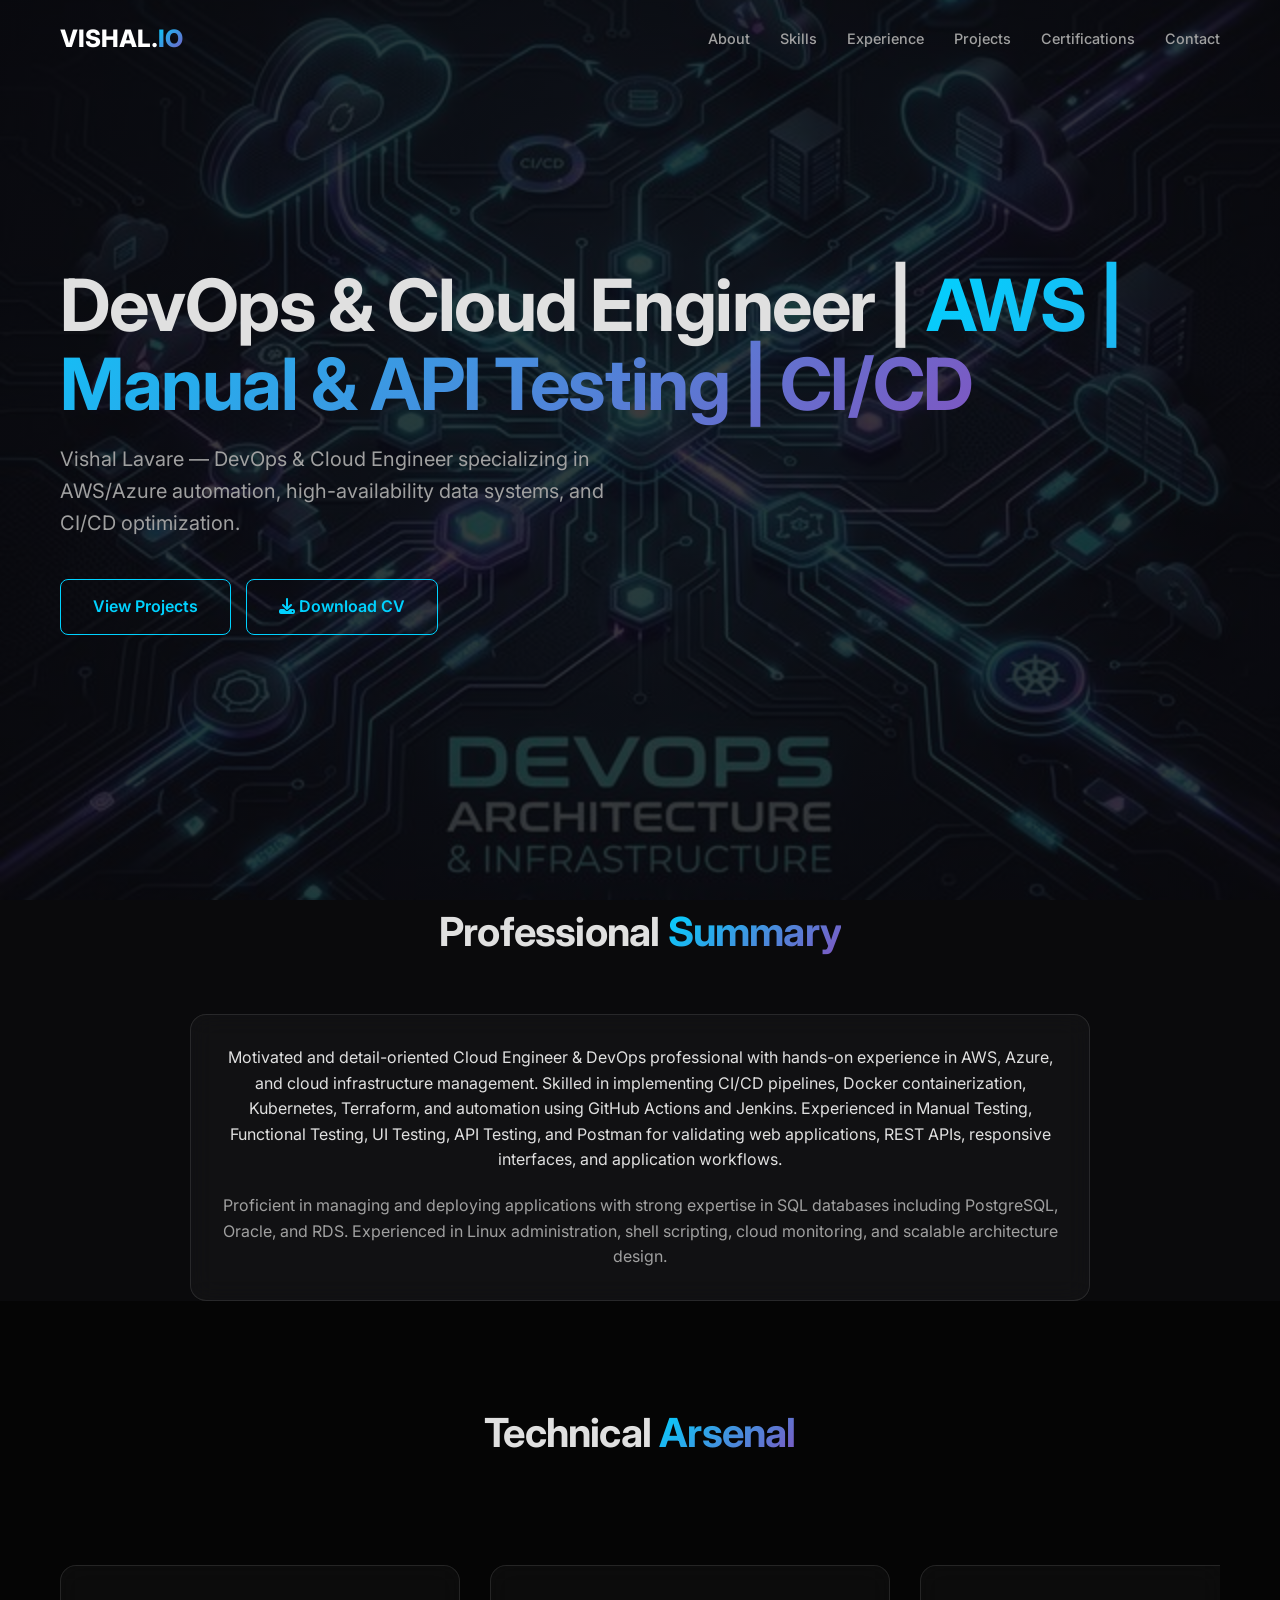
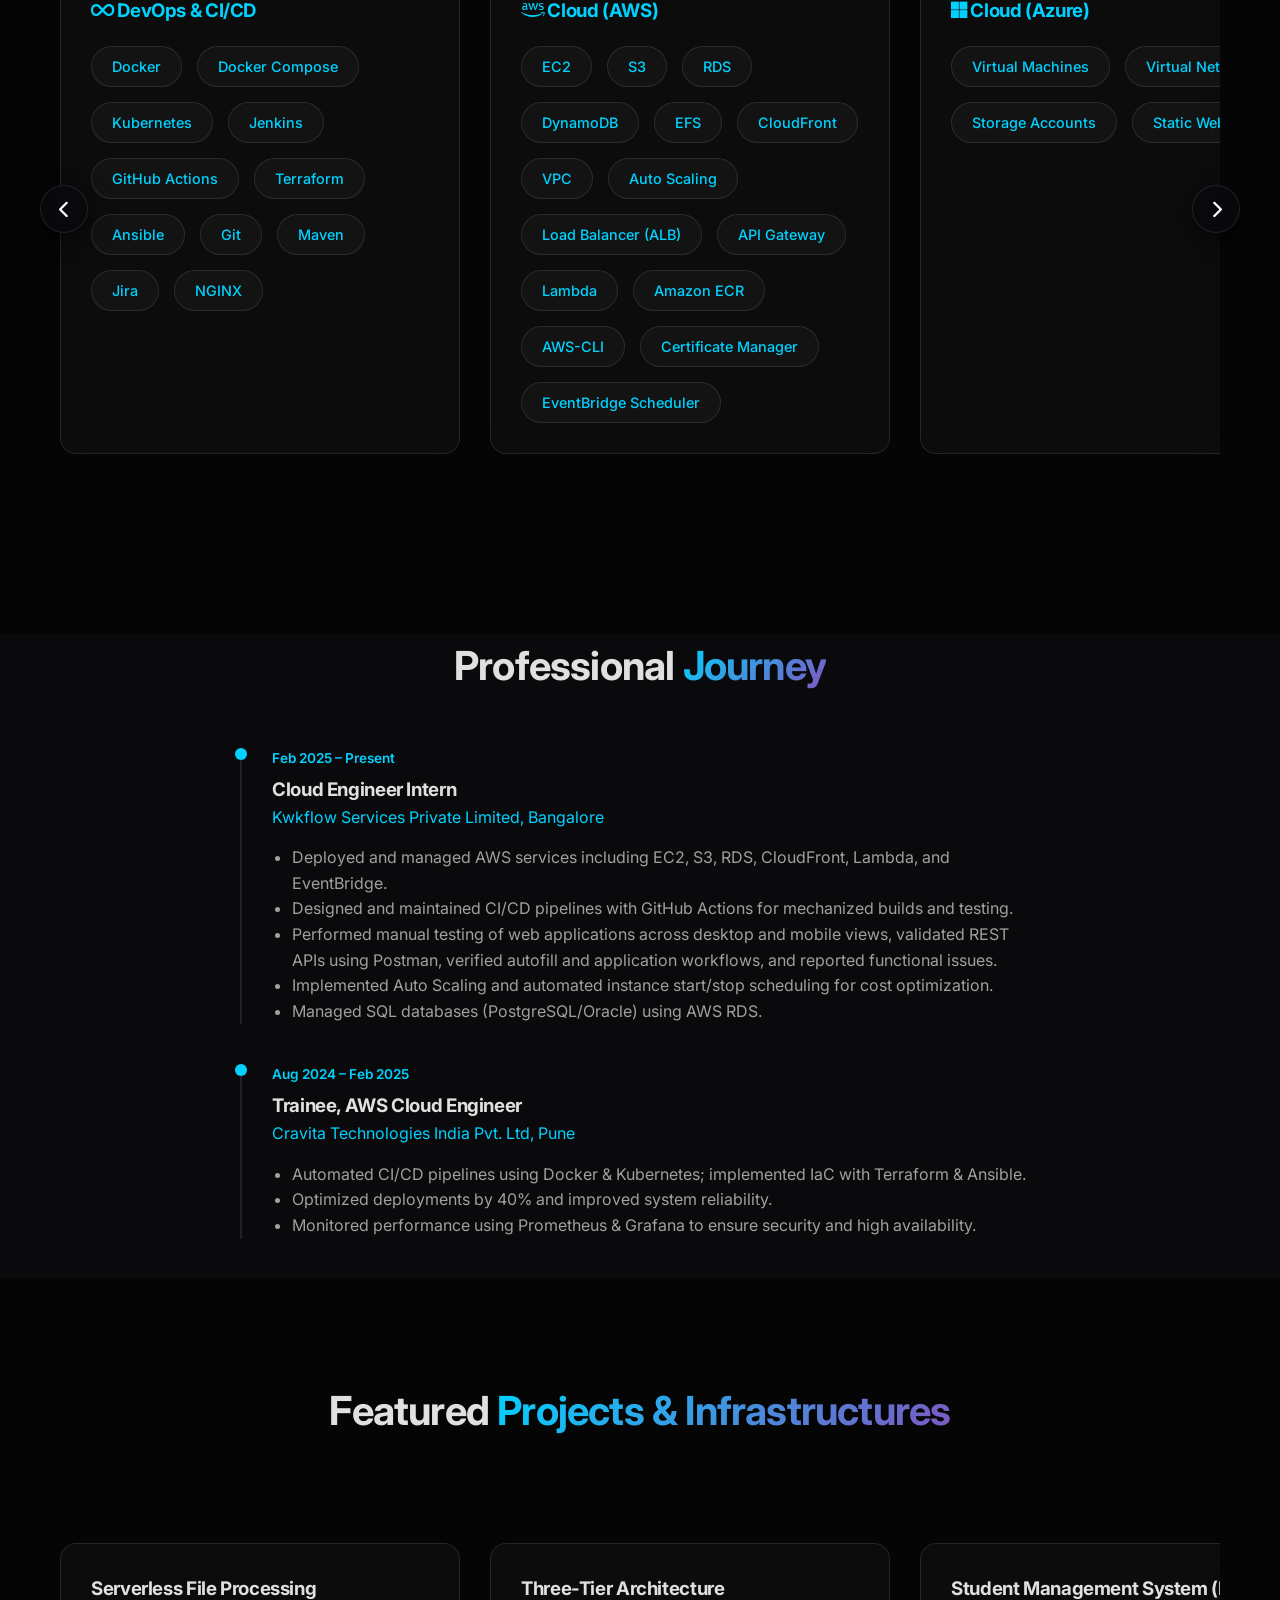
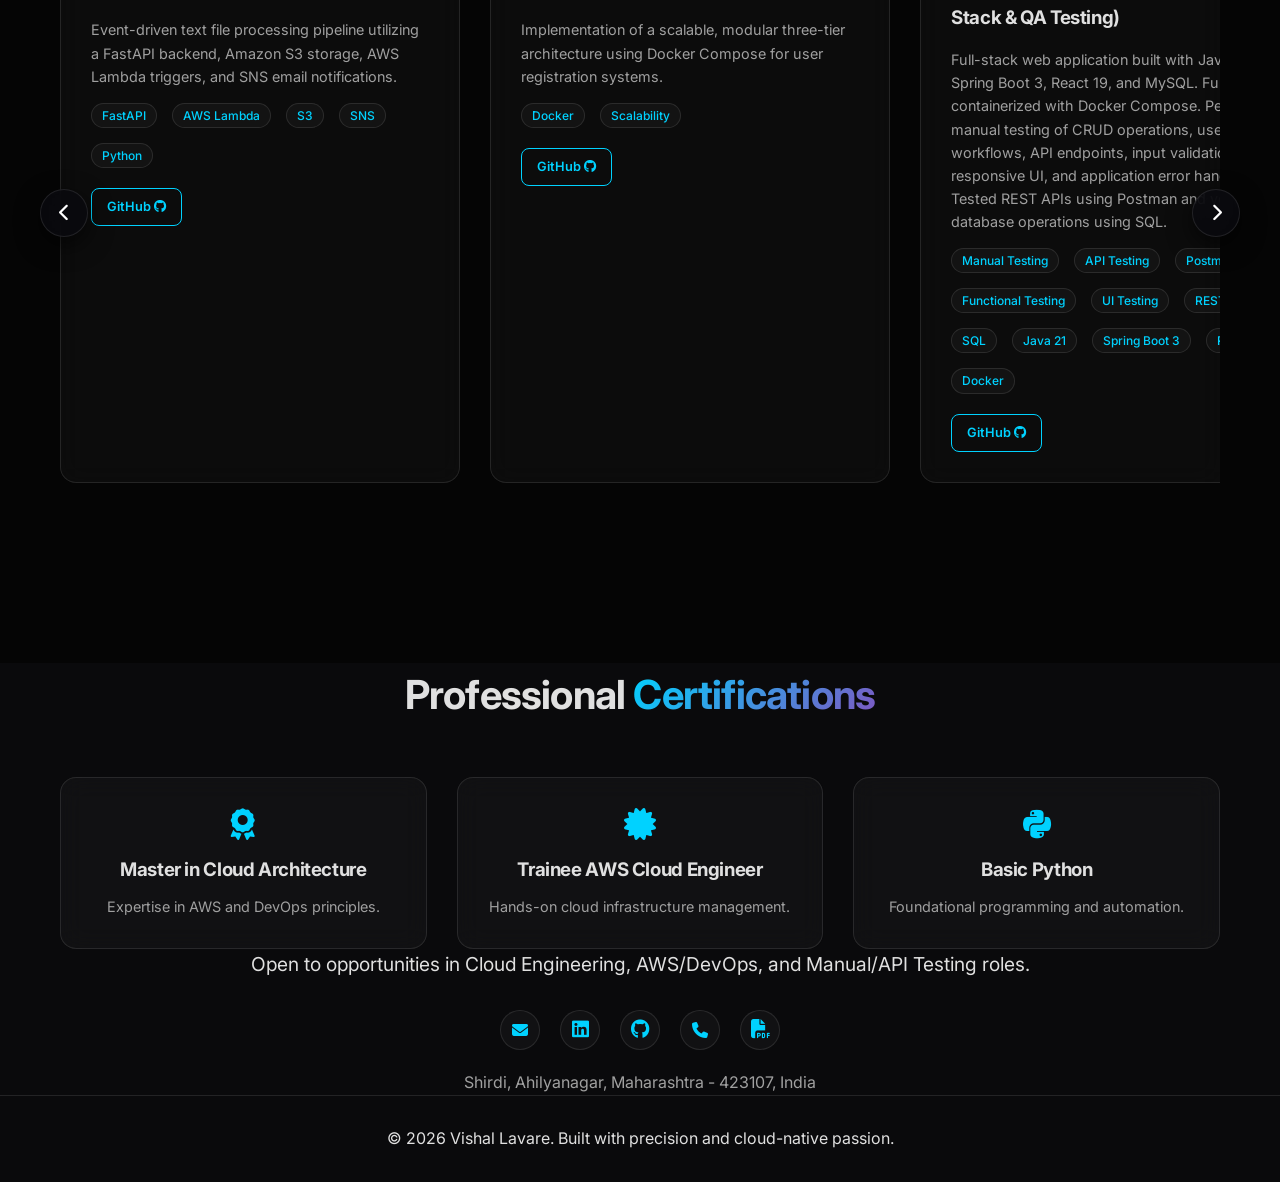
==== commit a52c73f5: "update" ====
--- a/index.html
+++ b/index.html
@@ -71,131 +71,140 @@
         <div class="container">
             <h2 class="section-title reveal">Technical <span class="gradient-text">Arsenal</span></h2>
 
-            <div class="grid horizontal-scroll">
-                <!-- DevOps & Automation -->
-                <div class="glass card reveal">
-                    <h3 style="margin-bottom:20px; color: var(--primary);"><i class="fas fa-infinity"></i> DevOps &
-                        CI/CD
-                    </h3>
-                    <div class="skills-grid" style="justify-content: flex-start;">
-                        <span class="skill-tag">Docker</span>
-                        <span class="skill-tag">Docker Compose</span>
-                        <span class="skill-tag">Kubernetes</span>
-                        <span class="skill-tag">Jenkins</span>
-                        <span class="skill-tag">GitHub Actions</span>
-                        <span class="skill-tag">Terraform</span>
-                        <span class="skill-tag">Ansible</span>
-                        <span class="skill-tag">Git</span>
-                        <span class="skill-tag">Maven</span>
-                        <span class="skill-tag">Jira</span>
-                        <span class="skill-tag">NGINX</span>
-                    </div>
+            <div class="scroll-wrapper">
+                <button class="scroll-btn scroll-btn-left" aria-label="Scroll left"><i
+                        class="fas fa-chevron-left"></i></button>
+                <div class="grid horizontal-scroll">
+                    <!-- DevOps & Automation -->
+                    <div class="glass card reveal">
+                        <h3 style="margin-bottom:20px; color: var(--primary);"><i class="fas fa-infinity"></i> DevOps &
+                            CI/CD
+                        </h3>
+                        <div class="skills-grid" style="justify-content: flex-start;">
+                            <span class="skill-tag">Docker</span>
+                            <span class="skill-tag">Docker Compose</span>
+                            <span class="skill-tag">Kubernetes</span>
+                            <span class="skill-tag">Jenkins</span>
+                            <span class="skill-tag">GitHub Actions</span>
+                            <span class="skill-tag">Terraform</span>
+                            <span class="skill-tag">Ansible</span>
+                            <span class="skill-tag">Git</span>
+                            <span class="skill-tag">Maven</span>
+                            <span class="skill-tag">Jira</span>
+                            <span class="skill-tag">NGINX</span>
+                        </div>
+                    </div>
+
+                    <!-- Cloud Infrastructure (AWS) -->
+                    <div class="glass card reveal">
+                        <h3 style="margin-bottom:20px; color: var(--primary);"><i class="fab fa-aws"></i> Cloud (AWS)
+                        </h3>
+                        <div class="skills-grid" style="justify-content: flex-start;">
+                            <span class="skill-tag">EC2</span>
+                            <span class="skill-tag">S3</span>
+                            <span class="skill-tag">RDS</span>
+                            <span class="skill-tag">DynamoDB</span>
+                            <span class="skill-tag">EFS</span>
+                            <span class="skill-tag">CloudFront</span>
+                            <span class="skill-tag">VPC</span>
+                            <span class="skill-tag">Auto Scaling</span>
+                            <span class="skill-tag">Load Balancer (ALB)</span>
+                            <span class="skill-tag">API Gateway</span>
+                            <span class="skill-tag">Lambda</span>
+                            <span class="skill-tag">Amazon ECR</span>
+                            <span class="skill-tag">AWS-CLI</span>
+                            <span class="skill-tag">Certificate Manager</span>
+                            <span class="skill-tag">EventBridge Scheduler</span>
+                        </div>
+                    </div>
+
+                    <!-- Cloud Infrastructure (Azure) -->
+                    <div class="glass card reveal">
+                        <h3 style="margin-bottom:20px; color: var(--primary);"><i class="fab fa-microsoft"></i> Cloud
+                            (Azure)
+                        </h3>
+                        <div class="skills-grid" style="justify-content: flex-start;">
+                            <span class="skill-tag">Virtual Machines</span>
+                            <span class="skill-tag">Virtual Network</span>
+                            <span class="skill-tag">Storage Accounts</span>
+                            <span class="skill-tag">Static Web Apps</span>
+                        </div>
+                    </div>
+
+                    <!-- Monitoring & Security -->
+                    <div class="glass card reveal">
+                        <h3 style="margin-bottom:20px; color: var(--primary);"><i class="fas fa-shield-alt"></i>
+                            Monitoring
+                            & Security
+                        </h3>
+                        <div class="skills-grid" style="justify-content: flex-start;">
+                            <span class="skill-tag">Prometheus</span>
+                            <span class="skill-tag">Grafana</span>
+                            <span class="skill-tag">CloudWatch</span>
+                            <span class="skill-tag">SNS</span>
+                            <span class="skill-tag">IAM</span>
+                        </div>
+                    </div>
+
+                    <!-- Software Testing & QA -->
+                    <div class="glass card reveal">
+                        <h3 style="margin-bottom:20px; color: var(--primary);"><i class="fas fa-vial"></i> Software
+                            Testing
+                            & QA
+                        </h3>
+                        <div class="skills-grid" style="justify-content: flex-start;">
+                            <span class="skill-tag">Manual Testing</span>
+                            <span class="skill-tag">Functional Testing</span>
+                            <span class="skill-tag">API Testing</span>
+                            <span class="skill-tag">Postman</span>
+                            <span class="skill-tag">REST API Testing</span>
+                            <span class="skill-tag">Regression Testing</span>
+                            <span class="skill-tag">Integration Testing</span>
+                            <span class="skill-tag">UI UX Testing</span>
+                            <span class="skill-tag">Test Case Design</span>
+                            <span class="skill-tag">Test Execution</span>
+                            <span class="skill-tag">Bug Reporting</span>
+                        </div>
+                    </div>
+
+                    <!-- Databases & OS -->
+                    <div class="glass card reveal">
+                        <h3 style="margin-bottom:20px; color: var(--primary);"><i class="fas fa-database"></i> Databases
+                            &
+                            OS
+                        </h3>
+                        <div class="skills-grid" style="justify-content: flex-start;">
+                            <span class="skill-tag">SQL</span>
+                            <span class="skill-tag">PostgreSQL</span>
+                            <span class="skill-tag">MySQL</span>
+                            <span class="skill-tag">Oracle</span>
+                            <span class="skill-tag">RDS</span>
+                            <span class="skill-tag">DynamoDB</span>
+                            <span class="skill-tag">Linux</span>
+                            <span class="skill-tag">Windows</span>
+                            <span class="skill-tag">Shell Scripting</span>
+                        </div>
+                    </div>
+
+                    <!-- Web Development & Hosting -->
+                    <div class="glass card reveal">
+                        <h3 style="margin-bottom:20px; color: var(--primary);"><i class="fas fa-code"></i> Development &
+                            Web
+                            Hosting
+                        </h3>
+                        <div class="skills-grid" style="justify-content: flex-start;">
+                            <span class="skill-tag">Python (Web Hosting)</span>
+                            <span class="skill-tag">Node.js (Web Hosting)</span>
+                            <span class="skill-tag">FastAPI</span>
+                            <span class="skill-tag">Java 21 / Spring Boot 3</span>
+                            <span class="skill-tag">React 19</span>
+                            <span class="skill-tag">REST API</span>
+                        </div>
+                    </div>
+                    <button class="scroll-btn scroll-btn-right" aria-label="Scroll right"><i
+                            class="fas fa-chevron-right"></i></button>
                 </div>
-
-                <!-- Cloud Infrastructure (AWS) -->
-                <div class="glass card reveal">
-                    <h3 style="margin-bottom:20px; color: var(--primary);"><i class="fab fa-aws"></i> Cloud (AWS)
-                    </h3>
-                    <div class="skills-grid" style="justify-content: flex-start;">
-                        <span class="skill-tag">EC2</span>
-                        <span class="skill-tag">S3</span>
-                        <span class="skill-tag">RDS</span>
-                        <span class="skill-tag">DynamoDB</span>
-                        <span class="skill-tag">EFS</span>
-                        <span class="skill-tag">CloudFront</span>
-                        <span class="skill-tag">VPC</span>
-                        <span class="skill-tag">Auto Scaling</span>
-                        <span class="skill-tag">Load Balancer (ALB)</span>
-                        <span class="skill-tag">API Gateway</span>
-                        <span class="skill-tag">Lambda</span>
-                        <span class="skill-tag">Amazon ECR</span>
-                        <span class="skill-tag">AWS-CLI</span>
-                        <span class="skill-tag">Certificate Manager</span>
-                        <span class="skill-tag">EventBridge Scheduler</span>
-                    </div>
-                </div>
-
-                <!-- Cloud Infrastructure (Azure) -->
-                <div class="glass card reveal">
-                    <h3 style="margin-bottom:20px; color: var(--primary);"><i class="fab fa-microsoft"></i> Cloud
-                        (Azure)
-                    </h3>
-                    <div class="skills-grid" style="justify-content: flex-start;">
-                        <span class="skill-tag">Virtual Machines</span>
-                        <span class="skill-tag">Virtual Network</span>
-                        <span class="skill-tag">Storage Accounts</span>
-                        <span class="skill-tag">Static Web Apps</span>
-                    </div>
-                </div>
-
-                <!-- Monitoring & Security -->
-                <div class="glass card reveal">
-                    <h3 style="margin-bottom:20px; color: var(--primary);"><i class="fas fa-shield-alt"></i> Monitoring
-                        & Security
-                    </h3>
-                    <div class="skills-grid" style="justify-content: flex-start;">
-                        <span class="skill-tag">Prometheus</span>
-                        <span class="skill-tag">Grafana</span>
-                        <span class="skill-tag">CloudWatch</span>
-                        <span class="skill-tag">SNS</span>
-                        <span class="skill-tag">IAM</span>
-                    </div>
-                </div>
-
-                <!-- Software Testing & QA -->
-                <div class="glass card reveal">
-                    <h3 style="margin-bottom:20px; color: var(--primary);"><i class="fas fa-vial"></i> Software Testing
-                        & QA
-                    </h3>
-                    <div class="skills-grid" style="justify-content: flex-start;">
-                        <span class="skill-tag">Manual Testing</span>
-                        <span class="skill-tag">Functional Testing</span>
-                        <span class="skill-tag">API Testing</span>
-                        <span class="skill-tag">Postman</span>
-                        <span class="skill-tag">REST API Testing</span>
-                        <span class="skill-tag">Regression Testing</span>
-                        <span class="skill-tag">Integration Testing</span>
-                        <span class="skill-tag">UI UX Testing</span>
-                        <span class="skill-tag">Test Case Design</span>
-                        <span class="skill-tag">Test Execution</span>
-                        <span class="skill-tag">Bug Reporting</span>
-                    </div>
-                </div>
-
-                <!-- Databases & OS -->
-                <div class="glass card reveal">
-                    <h3 style="margin-bottom:20px; color: var(--primary);"><i class="fas fa-database"></i> Databases &
-                        OS
-                    </h3>
-                    <div class="skills-grid" style="justify-content: flex-start;">
-                        <span class="skill-tag">SQL</span>
-                        <span class="skill-tag">PostgreSQL</span>
-                        <span class="skill-tag">MySQL</span>
-                        <span class="skill-tag">Oracle</span>
-                        <span class="skill-tag">RDS</span>
-                        <span class="skill-tag">DynamoDB</span>
-                        <span class="skill-tag">Linux</span>
-                        <span class="skill-tag">Windows</span>
-                        <span class="skill-tag">Shell Scripting</span>
-                    </div>
-                </div>
-
-                <!-- Web Development & Hosting -->
-                <div class="glass card reveal">
-                    <h3 style="margin-bottom:20px; color: var(--primary);"><i class="fas fa-code"></i> Development & Web
-                        Hosting
-                    </h3>
-                    <div class="skills-grid" style="justify-content: flex-start;">
-                        <span class="skill-tag">Python (Web Hosting)</span>
-                        <span class="skill-tag">Node.js (Web Hosting)</span>
-                        <span class="skill-tag">FastAPI</span>
-                        <span class="skill-tag">Java 21 / Spring Boot 3</span>
-                        <span class="skill-tag">React 19</span>
-                        <span class="skill-tag">REST API</span>
-                    </div>
-                </div>
-            </div>
-        </div>
+            </div>
     </section>
 
     <section id="experience" class="container">
@@ -234,209 +243,224 @@
 
     <section id="projects" style="background: var(--bg-darker);">
         <div class="container">
-            <h2 class="section-title reveal">Featured <span class="gradient-text">Infrastructures</span></h2>
-            <div class="grid horizontal-scroll">
-                <!-- Project 1 -->
-                <div class="glass card reveal">
-                    <h3>Serverless File Processing</h3>
-                    <p style="margin: 15px 0; font-size: 0.9rem; color: var(--text-dim);">Event-driven text file
-                        processing pipeline utilizing a FastAPI backend, Amazon S3 storage, AWS Lambda triggers, and SNS
-                        email notifications.</p>
-                    <div class="skills-grid" style="justify-content: flex-start; margin-bottom: 20px;">
-                        <span class="skill-tag" style="padding: 2px 10px; font-size: 0.75rem;">FastAPI</span>
-                        <span class="skill-tag" style="padding: 2px 10px; font-size: 0.75rem;">AWS Lambda</span>
-                        <span class="skill-tag" style="padding: 2px 10px; font-size: 0.75rem;">S3</span>
-                        <span class="skill-tag" style="padding: 2px 10px; font-size: 0.75rem;">SNS</span>
-                        <span class="skill-tag" style="padding: 2px 10px; font-size: 0.75rem;">Python</span>
-                    </div>
-                    <a href="https://github.com/vishalLavare/Serverless-File-Processing-System.git" target="_blank"
-                        rel="noopener noreferrer" class="btn btn-github">GitHub
-                        <i class="fab fa-github"></i></a>
+            <h2 class="section-title reveal">Featured <span class="gradient-text">Projects & Infrastructures</span></h2>
+            <div class="scroll-wrapper">
+                <button class="scroll-btn scroll-btn-left" aria-label="Scroll left"><i
+                        class="fas fa-chevron-left"></i></button>
+                <div class="grid horizontal-scroll">
+                    <!-- Project 1 -->
+                    <div class="glass card reveal">
+                        <h3>Serverless File Processing</h3>
+                        <p style="margin: 15px 0; font-size: 0.9rem; color: var(--text-dim);">Event-driven text file
+                            processing pipeline utilizing a FastAPI backend, Amazon S3 storage, AWS Lambda triggers, and
+                            SNS
+                            email notifications.</p>
+                        <div class="skills-grid" style="justify-content: flex-start; margin-bottom: 20px;">
+                            <span class="skill-tag" style="padding: 2px 10px; font-size: 0.75rem;">FastAPI</span>
+                            <span class="skill-tag" style="padding: 2px 10px; font-size: 0.75rem;">AWS Lambda</span>
+                            <span class="skill-tag" style="padding: 2px 10px; font-size: 0.75rem;">S3</span>
+                            <span class="skill-tag" style="padding: 2px 10px; font-size: 0.75rem;">SNS</span>
+                            <span class="skill-tag" style="padding: 2px 10px; font-size: 0.75rem;">Python</span>
+                        </div>
+                        <a href="https://github.com/vishalLavare/Serverless-File-Processing-System.git" target="_blank"
+                            rel="noopener noreferrer" class="btn btn-github">GitHub
+                            <i class="fab fa-github"></i></a>
+                    </div>
+
+                    <!-- Project 2 -->
+                    <div class="glass card reveal">
+                        <h3>Three-Tier Architecture</h3>
+                        <p style="margin: 15px 0; font-size: 0.9rem; color: var(--text-dim);">Implementation of a
+                            scalable,
+                            modular three-tier architecture using Docker Compose for user registration systems.</p>
+                        <div class="skills-grid" style="justify-content: flex-start; margin-bottom: 20px;">
+                            <span class="skill-tag" style="padding: 2px 10px; font-size: 0.75rem;">Docker</span>
+                            <span class="skill-tag" style="padding: 2px 10px; font-size: 0.75rem;">Scalability</span>
+                        </div>
+                        <a href="https://github.com/vishalLavare/Docker-project.git" target="_blank"
+                            rel="noopener noreferrer" class="btn btn-github">GitHub
+                            <i class="fab fa-github"></i></a>
+                    </div>
+
+                    <!-- Project 3 -->
+                    <div class="glass card reveal">
+                        <h3>Student Management System (Full-Stack & QA Testing)</h3>
+                        <p style="margin: 15px 0; font-size: 0.9rem; color: var(--text-dim);">Full-stack web application
+                            built with Java 21, Spring Boot 3, React 19, and MySQL. Fully containerized with Docker
+                            Compose. Performed manual testing of CRUD operations, user workflows, API endpoints, input
+                            validation, responsive UI, and application error handling. Tested REST APIs using Postman
+                            and
+                            verified database operations using SQL.
+                        </p>
+                        <div class="skills-grid" style="justify-content: flex-start; margin-bottom: 20px;">
+                            <span class="skill-tag" style="padding: 2px 10px; font-size: 0.75rem;">Manual Testing</span>
+                            <span class="skill-tag" style="padding: 2px 10px; font-size: 0.75rem;">API Testing</span>
+                            <span class="skill-tag" style="padding: 2px 10px; font-size: 0.75rem;">Postman</span>
+                            <span class="skill-tag" style="padding: 2px 10px; font-size: 0.75rem;">Functional
+                                Testing</span>
+                            <span class="skill-tag" style="padding: 2px 10px; font-size: 0.75rem;">UI Testing</span>
+                            <span class="skill-tag" style="padding: 2px 10px; font-size: 0.75rem;">REST API</span>
+                            <span class="skill-tag" style="padding: 2px 10px; font-size: 0.75rem;">SQL</span>
+                            <span class="skill-tag" style="padding: 2px 10px; font-size: 0.75rem;">Java 21</span>
+                            <span class="skill-tag" style="padding: 2px 10px; font-size: 0.75rem;">Spring Boot 3</span>
+                            <span class="skill-tag" style="padding: 2px 10px; font-size: 0.75rem;">React 19</span>
+                            <span class="skill-tag" style="padding: 2px 10px; font-size: 0.75rem;">Docker</span>
+                        </div>
+                        <a href="https://github.com/vishalLavare/java_project.git" target="_blank"
+                            rel="noopener noreferrer" class="btn btn-github">GitHub
+                            <i class="fab fa-github"></i></a>
+                    </div>
+
+                    <!-- Project 4 -->
+                    <div class="glass card reveal">
+                        <h3>AWS Auto-Start Control Center</h3>
+                        <p style="margin: 15px 0; font-size: 0.9rem; color: var(--text-dim);">Designed a serverless
+                            on-demand backend activation system using AWS Lambda, API Gateway, Auto Scaling, ALB, and
+                            Docker
+                            to automatically start services on request and scale down during inactivity for cost
+                            optimization.</p>
+                        <div class="skills-grid" style="justify-content: flex-start; margin-bottom: 20px;">
+                            <span class="skill-tag" style="padding: 2px 10px; font-size: 0.75rem;">EC2</span>
+                            <span class="skill-tag" style="padding: 2px 10px; font-size: 0.75rem;">Lambda</span>
+                            <span class="skill-tag" style="padding: 2px 10px; font-size: 0.75rem;">API Gateway</span>
+                            <span class="skill-tag" style="padding: 2px 10px; font-size: 0.75rem;">EC2 Auto
+                                Scaling</span>
+                            <span class="skill-tag" style="padding: 2px 10px; font-size: 0.75rem;">Target Group</span>
+                            <span class="skill-tag" style="padding: 2px 10px; font-size: 0.75rem;">Application Load
+                                Balancer
+                                (ALB)</span>
+                            <span class="skill-tag" style="padding: 2px 10px; font-size: 0.75rem;">Docker</span>
+                            <span class="skill-tag" style="padding: 2px 10px; font-size: 0.75rem;">Elastic Container
+                                Registry (ECR)</span>
+                            <span class="skill-tag" style="padding: 2px 10px; font-size: 0.75rem;">CloudWatch</span>
+                        </div>
+                        <a href="https://github.com/vishalLavare/AWS-project.git" target="_blank"
+                            rel="noopener noreferrer" class="btn btn-github">GitHub
+                            <i class="fab fa-github"></i></a>
+                    </div>
+
+                    <!-- Project 5 -->
+                    <div class="glass card reveal">
+                        <h3>Production-Grade AWS CI/CD</h3>
+                        <p style="margin: 15px 0; font-size: 0.9rem; color: var(--text-dim);">Designed and deployed a
+                            production-ready DevOps pipeline using GitHub Actions, Docker, Amazon ECR, Amazon EC2,
+                            Amazon
+                            S3, and CloudFront. Automated frontend and backend deployments with Docker containerization,
+                            health monitoring, secure IAM authentication, and cloud-native infrastructure, demonstrating
+                            end-to-end CI/CD and AWS deployment best practices.</p>
+                        <div class="skills-grid" style="justify-content: flex-start; margin-bottom: 20px;">
+                            <span class="skill-tag" style="padding: 2px 10px; font-size: 0.75rem;">GitHub Actions</span>
+                            <span class="skill-tag" style="padding: 2px 10px; font-size: 0.75rem;">Docker</span>
+                            <span class="skill-tag" style="padding: 2px 10px; font-size: 0.75rem;">Amazon ECR</span>
+                            <span class="skill-tag" style="padding: 2px 10px; font-size: 0.75rem;">Amazon EC2</span>
+                            <span class="skill-tag" style="padding: 2px 10px; font-size: 0.75rem;">Amazon S3</span>
+                            <span class="skill-tag" style="padding: 2px 10px; font-size: 0.75rem;">CloudFront</span>
+                            <span class="skill-tag" style="padding: 2px 10px; font-size: 0.75rem;">IAM</span>
+                        </div>
+                        <a href="https://github.com/vishalLavare/CI-CD-Pipeline-using-GitHub-Actions.git"
+                            target="_blank" rel="noopener noreferrer" class="btn btn-github">GitHub
+                            <i class="fab fa-github"></i></a>
+                    </div>
+
+                    <!-- Project 6 -->
+                    <div class="glass card reveal">
+                        <h3>AWS CloudFront Hosting</h3>
+                        <p style="margin: 15px 0; font-size: 0.9rem; color: var(--text-dim);">Secure, high-performance
+                            static website deployment using S3 and CloudFront with global accessibility.</p>
+                        <div class="skills-grid" style="justify-content: flex-start; margin-bottom: 20px;">
+                            <span class="skill-tag" style="padding: 2px 10px; font-size: 0.75rem;">S3</span>
+                            <span class="skill-tag" style="padding: 2px 10px; font-size: 0.75rem;">CloudFront</span>
+                            <span class="skill-tag" style="padding: 2px 10px; font-size: 0.75rem;">IAM</span>
+                        </div>
+                    </div>
+
+                    <!-- Project 7 -->
+                    <div class="glass card reveal">
+                        <h3>Scalable Web App on AWS</h3>
+                        <p style="margin: 15px 0; font-size: 0.9rem; color: var(--text-dim);">Full-stack deployment
+                            utilizing EC2, RDS, ALB, and Auto Scaling for high availability and fault tolerance.</p>
+                        <div class="skills-grid" style="justify-content: flex-start; margin-bottom: 20px;">
+                            <span class="skill-tag" style="padding: 2px 10px; font-size: 0.75rem;">EC2</span>
+                            <span class="skill-tag" style="padding: 2px 10px; font-size: 0.75rem;">RDS</span>
+                            <span class="skill-tag" style="padding: 2px 10px; font-size: 0.75rem;">ALB</span>
+                        </div>
+                    </div>
+
+                    <!-- Project 8 -->
+                    <div class="glass card reveal">
+                        <h3>Infrastructure as Code</h3>
+                        <p style="margin: 15px 0; font-size: 0.9rem; color: var(--text-dim);">Orchestrated AWS resources
+                            (VPC, RDS, SNS, etc.) using Terraform to build efficient cloud environments.</p>
+                        <div class="skills-grid" style="justify-content: flex-start; margin-bottom: 20px;">
+                            <span class="skill-tag" style="padding: 2px 10px; font-size: 0.75rem;">Terraform</span>
+                            <span class="skill-tag" style="padding: 2px 10px; font-size: 0.75rem;">AWS</span>
+                            <span class="skill-tag" style="padding: 2px 10px; font-size: 0.75rem;">IaC</span>
+                        </div>
+                    </div>
+
+                    <!-- Project 9 -->
+                    <div class="glass card reveal">
+                        <h3>Docker Load Balancer</h3>
+                        <p style="margin: 15px 0; font-size: 0.9rem; color: var(--text-dim);">Engineered a scalable load
+                            balancing solution using Docker and NGINX, with two web server containers and a NGINX
+                            reverse
+                            proxy for traffic distribution.</p>
+                        <div class="skills-grid" style="justify-content: flex-start; margin-bottom: 20px;">
+                            <span class="skill-tag" style="padding: 2px 10px; font-size: 0.75rem;">Docker</span>
+                            <span class="skill-tag" style="padding: 2px 10px; font-size: 0.75rem;">NGINX</span>
+                            <span class="skill-tag" style="padding: 2px 10px; font-size: 0.75rem;">Load Balancing</span>
+                            <span class="skill-tag" style="padding: 2px 10px; font-size: 0.75rem;">Networking</span>
+                        </div>
+                    </div>
+
+                    <!-- Project 10 -->
+                    <div class="glass card reveal">
+                        <h3>Azure E-commerce Site</h3>
+                        <p style="margin: 15px 0; font-size: 0.9rem; color: var(--text-dim);">Client-side e-commerce
+                            platform with cart and checkout, deployed via Azure Static Web Apps.</p>
+                        <div class="skills-grid" style="justify-content: flex-start; margin-bottom: 20px;">
+                            <span class="skill-tag" style="padding: 2px 10px; font-size: 0.75rem;">HTML/CSS/JS</span>
+                            <span class="skill-tag" style="padding: 2px 10px; font-size: 0.75rem;">Azure</span>
+                        </div>
+                        <a href="https://github.com/vishalLavare/Store.git" target="_blank" rel="noopener noreferrer"
+                            class="btn btn-github">GitHub
+                            <i class="fab fa-github"></i></a>
+                    </div>
+
+                    <!-- Project 11 -->
+                    <div class="glass card reveal">
+                        <h3>Reddit Automation Bot</h3>
+                        <p style="margin: 15px 0; font-size: 0.9rem; color: var(--text-dim);">Python-based automation
+                            system
+                            with a Web UI for managing Reddit engagement activities effectively.</p>
+                        <div class="skills-grid" style="justify-content: flex-start; margin-bottom: 20px;">
+                            <span class="skill-tag" style="padding: 2px 10px; font-size: 0.75rem;">Python</span>
+                            <span class="skill-tag" style="padding: 2px 10px; font-size: 0.75rem;">APIs</span>
+                            <span class="skill-tag" style="padding: 2px 10px; font-size: 0.75rem;">Web UI</span>
+                        </div>
+                        <a href="https://github.com/vishalLavare/Reddit_bot.git" target="_blank"
+                            rel="noopener noreferrer" class="btn btn-github">GitHub
+                            <i class="fab fa-github"></i></a>
+                    </div>
+
+                    <!-- Project 12 -->
+                    <div class="glass card reveal">
+                        <h3>Online Quiz System</h3>
+                        <p style="margin: 15px 0; font-size: 0.9rem; color: var(--text-dim);">REST APIs for user
+                            authentication and quiz management using Flask, MySQL and containerized with Docker.</p>
+                        <div class="skills-grid" style="justify-content: flex-start; margin-bottom: 20px;">
+                            <span class="skill-tag" style="padding: 2px 10px; font-size: 0.75rem;">Flask</span>
+                            <span class="skill-tag" style="padding: 2px 10px; font-size: 0.75rem;">MySQL</span>
+                            <span class="skill-tag" style="padding: 2px 10px; font-size: 0.75rem;">Docker</span>
+                        </div>
+                        <a href="https://github.com/vishalLavare/Online-Quiz-System.git" target="_blank"
+                            rel="noopener noreferrer" class="btn btn-github">GitHub
+                            <i class="fab fa-github"></i></a>
+                    </div>
+                    <button class="scroll-btn scroll-btn-right" aria-label="Scroll right"><i
+                            class="fas fa-chevron-right"></i></button>
                 </div>
-
-                <!-- Project 2 -->
-                <div class="glass card reveal">
-                    <h3>Three-Tier Architecture</h3>
-                    <p style="margin: 15px 0; font-size: 0.9rem; color: var(--text-dim);">Implementation of a scalable,
-                        modular three-tier architecture using Docker Compose for user registration systems.</p>
-                    <div class="skills-grid" style="justify-content: flex-start; margin-bottom: 20px;">
-                        <span class="skill-tag" style="padding: 2px 10px; font-size: 0.75rem;">Docker</span>
-                        <span class="skill-tag" style="padding: 2px 10px; font-size: 0.75rem;">Scalability</span>
-                    </div>
-                    <a href="https://github.com/vishalLavare/Docker-project.git" target="_blank"
-                        rel="noopener noreferrer" class="btn btn-github">GitHub
-                        <i class="fab fa-github"></i></a>
-                </div>
-
-                <!-- Project 3 -->
-                <div class="glass card reveal">
-                    <h3>Student Management System (Full-Stack & QA Testing)</h3>
-                    <p style="margin: 15px 0; font-size: 0.9rem; color: var(--text-dim);">Full-stack web application
-                        built with Java 21, Spring Boot 3, React 19, and MySQL. Fully containerized with Docker
-                        Compose. Performed manual testing of CRUD operations, user workflows, API endpoints, input
-                        validation, responsive UI, and application error handling. Tested REST APIs using Postman and
-                        verified database operations using SQL.
-                    </p>
-                    <div class="skills-grid" style="justify-content: flex-start; margin-bottom: 20px;">
-                        <span class="skill-tag" style="padding: 2px 10px; font-size: 0.75rem;">Manual Testing</span>
-                        <span class="skill-tag" style="padding: 2px 10px; font-size: 0.75rem;">API Testing</span>
-                        <span class="skill-tag" style="padding: 2px 10px; font-size: 0.75rem;">Postman</span>
-                        <span class="skill-tag" style="padding: 2px 10px; font-size: 0.75rem;">Functional Testing</span>
-                        <span class="skill-tag" style="padding: 2px 10px; font-size: 0.75rem;">UI Testing</span>
-                        <span class="skill-tag" style="padding: 2px 10px; font-size: 0.75rem;">REST API</span>
-                        <span class="skill-tag" style="padding: 2px 10px; font-size: 0.75rem;">SQL</span>
-                        <span class="skill-tag" style="padding: 2px 10px; font-size: 0.75rem;">Java 21</span>
-                        <span class="skill-tag" style="padding: 2px 10px; font-size: 0.75rem;">Spring Boot 3</span>
-                        <span class="skill-tag" style="padding: 2px 10px; font-size: 0.75rem;">React 19</span>
-                        <span class="skill-tag" style="padding: 2px 10px; font-size: 0.75rem;">Docker</span>
-                    </div>
-                    <a href="https://github.com/vishalLavare/java_project.git" target="_blank" rel="noopener noreferrer"
-                        class="btn btn-github">GitHub
-                        <i class="fab fa-github"></i></a>
-                </div>
-
-                <!-- Project 4 -->
-                <div class="glass card reveal">
-                    <h3>AWS Auto-Start Control Center</h3>
-                    <p style="margin: 15px 0; font-size: 0.9rem; color: var(--text-dim);">Designed a serverless
-                        on-demand backend activation system using AWS Lambda, API Gateway, Auto Scaling, ALB, and Docker
-                        to automatically start services on request and scale down during inactivity for cost
-                        optimization.</p>
-                    <div class="skills-grid" style="justify-content: flex-start; margin-bottom: 20px;">
-                        <span class="skill-tag" style="padding: 2px 10px; font-size: 0.75rem;">EC2</span>
-                        <span class="skill-tag" style="padding: 2px 10px; font-size: 0.75rem;">Lambda</span>
-                        <span class="skill-tag" style="padding: 2px 10px; font-size: 0.75rem;">API Gateway</span>
-                        <span class="skill-tag" style="padding: 2px 10px; font-size: 0.75rem;">EC2 Auto Scaling</span>
-                        <span class="skill-tag" style="padding: 2px 10px; font-size: 0.75rem;">Target Group</span>
-                        <span class="skill-tag" style="padding: 2px 10px; font-size: 0.75rem;">Application Load Balancer
-                            (ALB)</span>
-                        <span class="skill-tag" style="padding: 2px 10px; font-size: 0.75rem;">Docker</span>
-                        <span class="skill-tag" style="padding: 2px 10px; font-size: 0.75rem;">Elastic Container
-                            Registry (ECR)</span>
-                        <span class="skill-tag" style="padding: 2px 10px; font-size: 0.75rem;">CloudWatch</span>
-                    </div>
-                    <a href="https://github.com/vishalLavare/AWS-project.git" target="_blank" rel="noopener noreferrer"
-                        class="btn btn-github">GitHub
-                        <i class="fab fa-github"></i></a>
-                </div>
-
-                <!-- Project 5 -->
-                <div class="glass card reveal">
-                    <h3>Production-Grade AWS CI/CD</h3>
-                    <p style="margin: 15px 0; font-size: 0.9rem; color: var(--text-dim);">Designed and deployed a
-                        production-ready DevOps pipeline using GitHub Actions, Docker, Amazon ECR, Amazon EC2, Amazon
-                        S3, and CloudFront. Automated frontend and backend deployments with Docker containerization,
-                        health monitoring, secure IAM authentication, and cloud-native infrastructure, demonstrating
-                        end-to-end CI/CD and AWS deployment best practices.</p>
-                    <div class="skills-grid" style="justify-content: flex-start; margin-bottom: 20px;">
-                        <span class="skill-tag" style="padding: 2px 10px; font-size: 0.75rem;">GitHub Actions</span>
-                        <span class="skill-tag" style="padding: 2px 10px; font-size: 0.75rem;">Docker</span>
-                        <span class="skill-tag" style="padding: 2px 10px; font-size: 0.75rem;">Amazon ECR</span>
-                        <span class="skill-tag" style="padding: 2px 10px; font-size: 0.75rem;">Amazon EC2</span>
-                        <span class="skill-tag" style="padding: 2px 10px; font-size: 0.75rem;">Amazon S3</span>
-                        <span class="skill-tag" style="padding: 2px 10px; font-size: 0.75rem;">CloudFront</span>
-                        <span class="skill-tag" style="padding: 2px 10px; font-size: 0.75rem;">IAM</span>
-                    </div>
-                    <a href="https://github.com/vishalLavare/CI-CD-Pipeline-using-GitHub-Actions.git" target="_blank"
-                        rel="noopener noreferrer" class="btn btn-github">GitHub
-                        <i class="fab fa-github"></i></a>
-                </div>
-
-                <!-- Project 6 -->
-                <div class="glass card reveal">
-                    <h3>AWS CloudFront Hosting</h3>
-                    <p style="margin: 15px 0; font-size: 0.9rem; color: var(--text-dim);">Secure, high-performance
-                        static website deployment using S3 and CloudFront with global accessibility.</p>
-                    <div class="skills-grid" style="justify-content: flex-start; margin-bottom: 20px;">
-                        <span class="skill-tag" style="padding: 2px 10px; font-size: 0.75rem;">S3</span>
-                        <span class="skill-tag" style="padding: 2px 10px; font-size: 0.75rem;">CloudFront</span>
-                        <span class="skill-tag" style="padding: 2px 10px; font-size: 0.75rem;">IAM</span>
-                    </div>
-                </div>
-
-                <!-- Project 7 -->
-                <div class="glass card reveal">
-                    <h3>Scalable Web App on AWS</h3>
-                    <p style="margin: 15px 0; font-size: 0.9rem; color: var(--text-dim);">Full-stack deployment
-                        utilizing EC2, RDS, ALB, and Auto Scaling for high availability and fault tolerance.</p>
-                    <div class="skills-grid" style="justify-content: flex-start; margin-bottom: 20px;">
-                        <span class="skill-tag" style="padding: 2px 10px; font-size: 0.75rem;">EC2</span>
-                        <span class="skill-tag" style="padding: 2px 10px; font-size: 0.75rem;">RDS</span>
-                        <span class="skill-tag" style="padding: 2px 10px; font-size: 0.75rem;">ALB</span>
-                    </div>
-                </div>
-
-                <!-- Project 8 -->
-                <div class="glass card reveal">
-                    <h3>Infrastructure as Code</h3>
-                    <p style="margin: 15px 0; font-size: 0.9rem; color: var(--text-dim);">Orchestrated AWS resources
-                        (VPC, RDS, SNS, etc.) using Terraform to build efficient cloud environments.</p>
-                    <div class="skills-grid" style="justify-content: flex-start; margin-bottom: 20px;">
-                        <span class="skill-tag" style="padding: 2px 10px; font-size: 0.75rem;">Terraform</span>
-                        <span class="skill-tag" style="padding: 2px 10px; font-size: 0.75rem;">AWS</span>
-                        <span class="skill-tag" style="padding: 2px 10px; font-size: 0.75rem;">IaC</span>
-                    </div>
-                </div>
-
-                <!-- Project 9 -->
-                <div class="glass card reveal">
-                    <h3>Docker Load Balancer</h3>
-                    <p style="margin: 15px 0; font-size: 0.9rem; color: var(--text-dim);">Engineered a scalable load
-                        balancing solution using Docker and NGINX, with two web server containers and a NGINX reverse
-                        proxy for traffic distribution.</p>
-                    <div class="skills-grid" style="justify-content: flex-start; margin-bottom: 20px;">
-                        <span class="skill-tag" style="padding: 2px 10px; font-size: 0.75rem;">Docker</span>
-                        <span class="skill-tag" style="padding: 2px 10px; font-size: 0.75rem;">NGINX</span>
-                        <span class="skill-tag" style="padding: 2px 10px; font-size: 0.75rem;">Load Balancing</span>
-                        <span class="skill-tag" style="padding: 2px 10px; font-size: 0.75rem;">Networking</span>
-                    </div>
-                </div>
-
-                <!-- Project 10 -->
-                <div class="glass card reveal">
-                    <h3>Azure E-commerce Site</h3>
-                    <p style="margin: 15px 0; font-size: 0.9rem; color: var(--text-dim);">Client-side e-commerce
-                        platform with cart and checkout, deployed via Azure Static Web Apps.</p>
-                    <div class="skills-grid" style="justify-content: flex-start; margin-bottom: 20px;">
-                        <span class="skill-tag" style="padding: 2px 10px; font-size: 0.75rem;">HTML/CSS/JS</span>
-                        <span class="skill-tag" style="padding: 2px 10px; font-size: 0.75rem;">Azure</span>
-                    </div>
-                    <a href="https://github.com/vishalLavare/Store.git" target="_blank" rel="noopener noreferrer"
-                        class="btn btn-github">GitHub
-                        <i class="fab fa-github"></i></a>
-                </div>
-
-                <!-- Project 11 -->
-                <div class="glass card reveal">
-                    <h3>Reddit Automation Bot</h3>
-                    <p style="margin: 15px 0; font-size: 0.9rem; color: var(--text-dim);">Python-based automation system
-                        with a Web UI for managing Reddit engagement activities effectively.</p>
-                    <div class="skills-grid" style="justify-content: flex-start; margin-bottom: 20px;">
-                        <span class="skill-tag" style="padding: 2px 10px; font-size: 0.75rem;">Python</span>
-                        <span class="skill-tag" style="padding: 2px 10px; font-size: 0.75rem;">APIs</span>
-                        <span class="skill-tag" style="padding: 2px 10px; font-size: 0.75rem;">Web UI</span>
-                    </div>
-                    <a href="https://github.com/vishalLavare/Reddit_bot.git" target="_blank" rel="noopener noreferrer"
-                        class="btn btn-github">GitHub
-                        <i class="fab fa-github"></i></a>
-                </div>
-
-                <!-- Project 12 -->
-                <div class="glass card reveal">
-                    <h3>Online Quiz System</h3>
-                    <p style="margin: 15px 0; font-size: 0.9rem; color: var(--text-dim);">REST APIs for user
-                        authentication and quiz management using Flask, MySQL and containerized with Docker.</p>
-                    <div class="skills-grid" style="justify-content: flex-start; margin-bottom: 20px;">
-                        <span class="skill-tag" style="padding: 2px 10px; font-size: 0.75rem;">Flask</span>
-                        <span class="skill-tag" style="padding: 2px 10px; font-size: 0.75rem;">MySQL</span>
-                        <span class="skill-tag" style="padding: 2px 10px; font-size: 0.75rem;">Docker</span>
-                    </div>
-                    <a href="https://github.com/vishalLavare/Online-Quiz-System.git" target="_blank"
-                        rel="noopener noreferrer" class="btn btn-github">GitHub
-                        <i class="fab fa-github"></i></a>
-                </div>
-            </div>
-        </div>
+            </div>
     </section>
 
     <section id="certifications" class="container">
--- a/style.css
+++ b/style.css
@@ -277,6 +277,64 @@
   border-color: var(--primary);
   z-index: 2;
   box-shadow: 0 20px 40px rgba(168, 122, 122, 0.4);
+}
+
+/* Horizontal Scroll Wrapper & Navigation Buttons */
+.scroll-wrapper {
+  position: relative;
+  width: 100%;
+}
+
+.scroll-btn {
+  position: absolute;
+  top: calc(50% - 15px);
+  transform: translateY(-50%);
+  z-index: 20;
+  width: 48px;
+  height: 48px;
+  border-radius: 50%;
+  background: rgba(10, 10, 15, 0.85);
+  backdrop-filter: blur(12px);
+  -webkit-backdrop-filter: blur(12px);
+  border: 1px solid var(--glass-border);
+  color: #ffffff;
+  font-size: 1.1rem;
+  display: flex;
+  align-items: center;
+  justify-content: center;
+  cursor: pointer;
+  transition: var(--transition);
+  box-shadow: 0 8px 25px rgba(0, 0, 0, 0.6);
+  outline: none;
+}
+
+.scroll-btn:hover {
+  background: rgba(0, 210, 255, 0.15);
+  border-color: var(--primary);
+  color: var(--primary);
+  transform: translateY(-50%) scale(1.15);
+  box-shadow: 0 0 20px rgba(0, 210, 255, 0.4);
+}
+
+.scroll-btn:active {
+  transform: translateY(-50%) scale(0.95);
+}
+
+.scroll-btn-left {
+  left: -20px;
+}
+
+.scroll-btn-right {
+  right: -20px;
+}
+
+.scroll-btn.disabled {
+  opacity: 0.25;
+  cursor: default;
+  pointer-events: none;
+  border-color: var(--glass-border);
+  color: var(--text-dim);
+  box-shadow: none;
 }
 
 /* Horizontal Scroll Container */
@@ -594,6 +652,21 @@
     flex: 0 0 85vw;
     max-width: 320px;
   }
+
+  .scroll-btn-left {
+    left: -5px;
+  }
+
+  .scroll-btn-right {
+    right: -5px;
+  }
+
+  .scroll-btn {
+    width: 38px;
+    height: 38px;
+    font-size: 0.95rem;
+    top: calc(50% - 10px);
+  }
 }
 
 @media (max-width: 480px) {
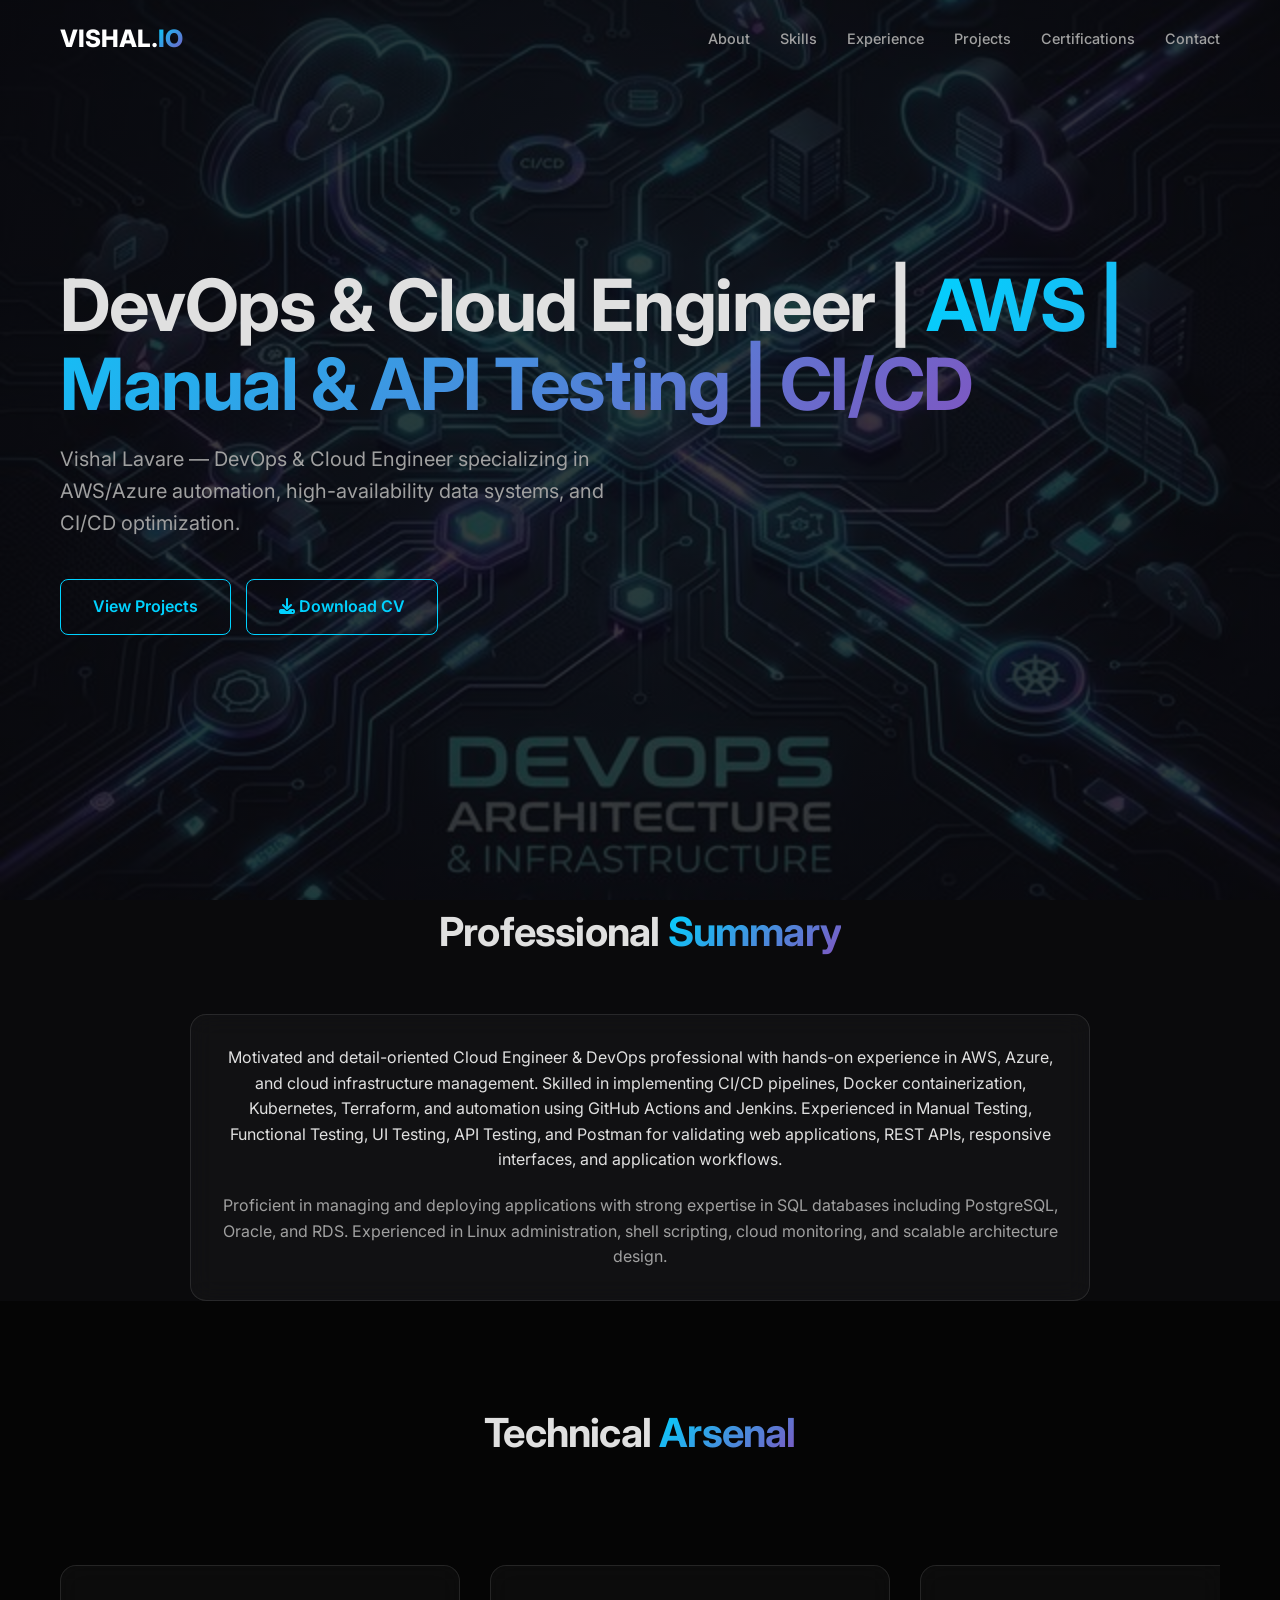
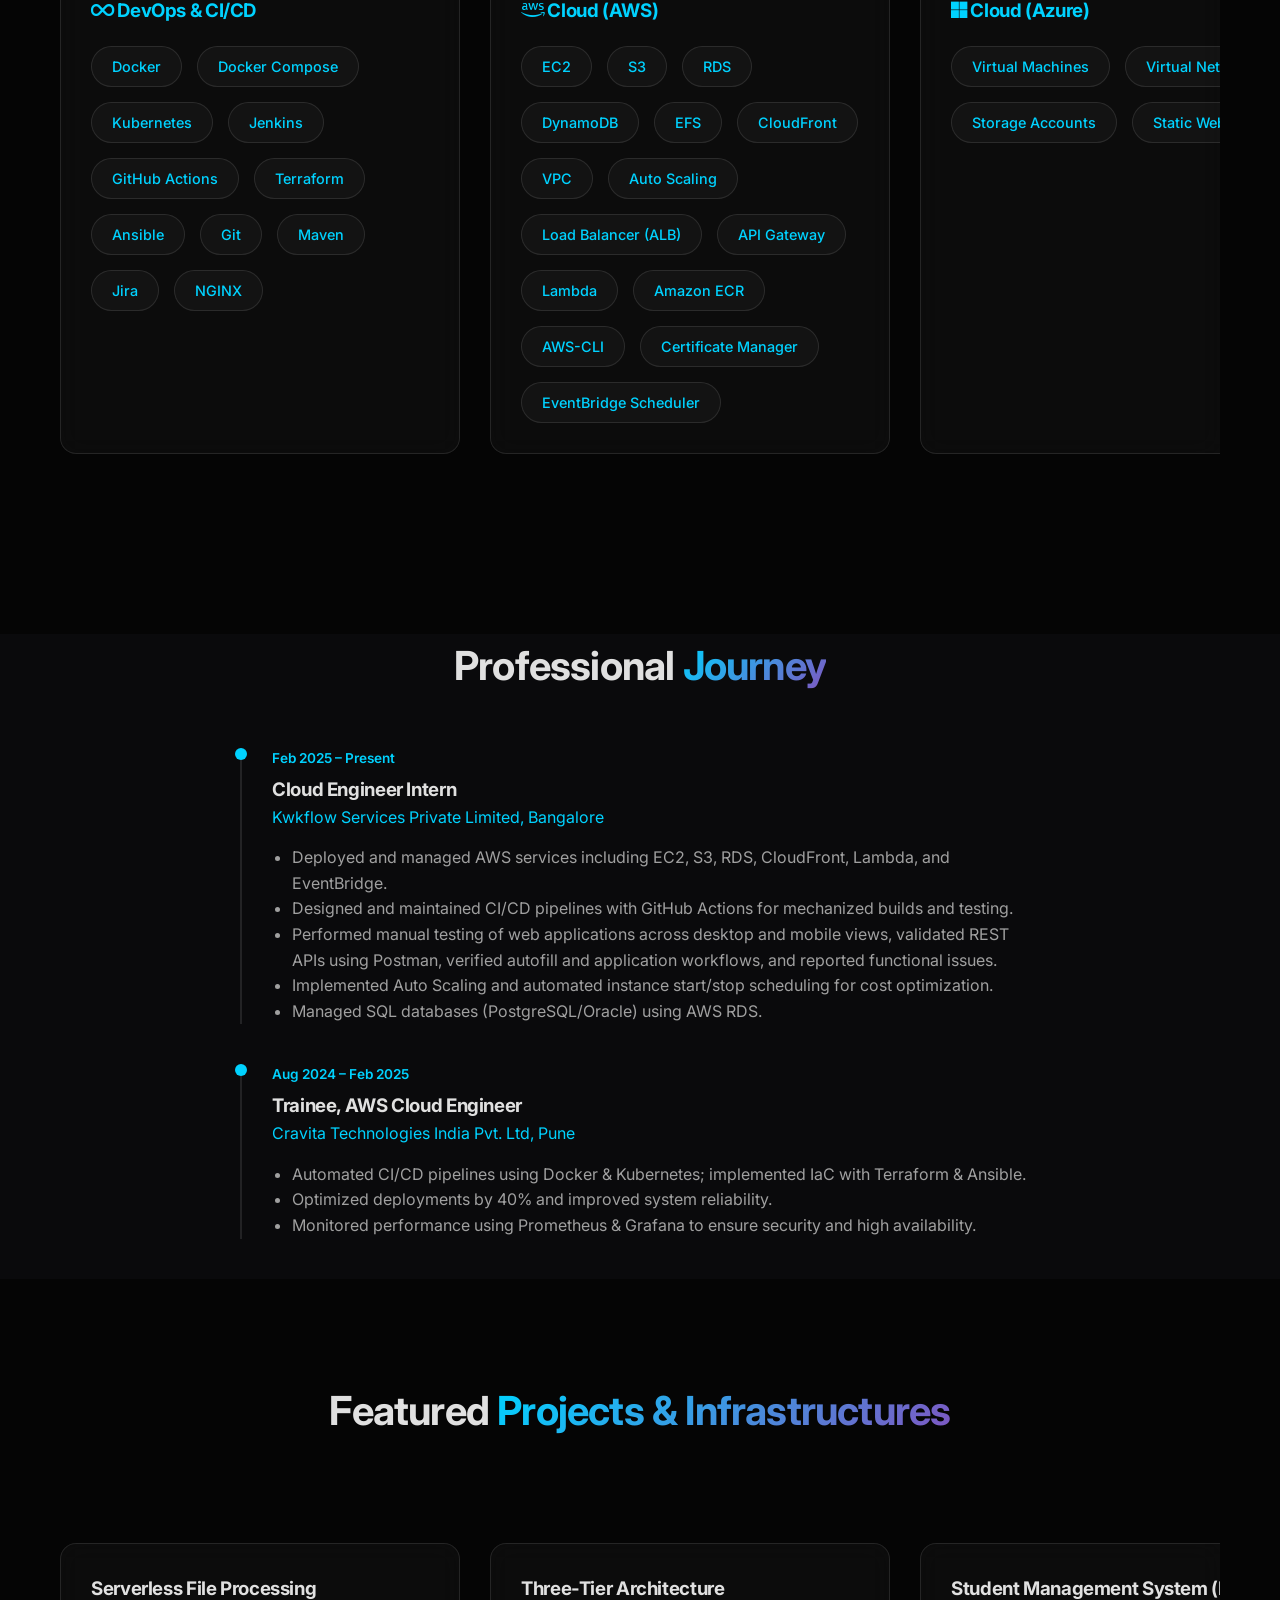
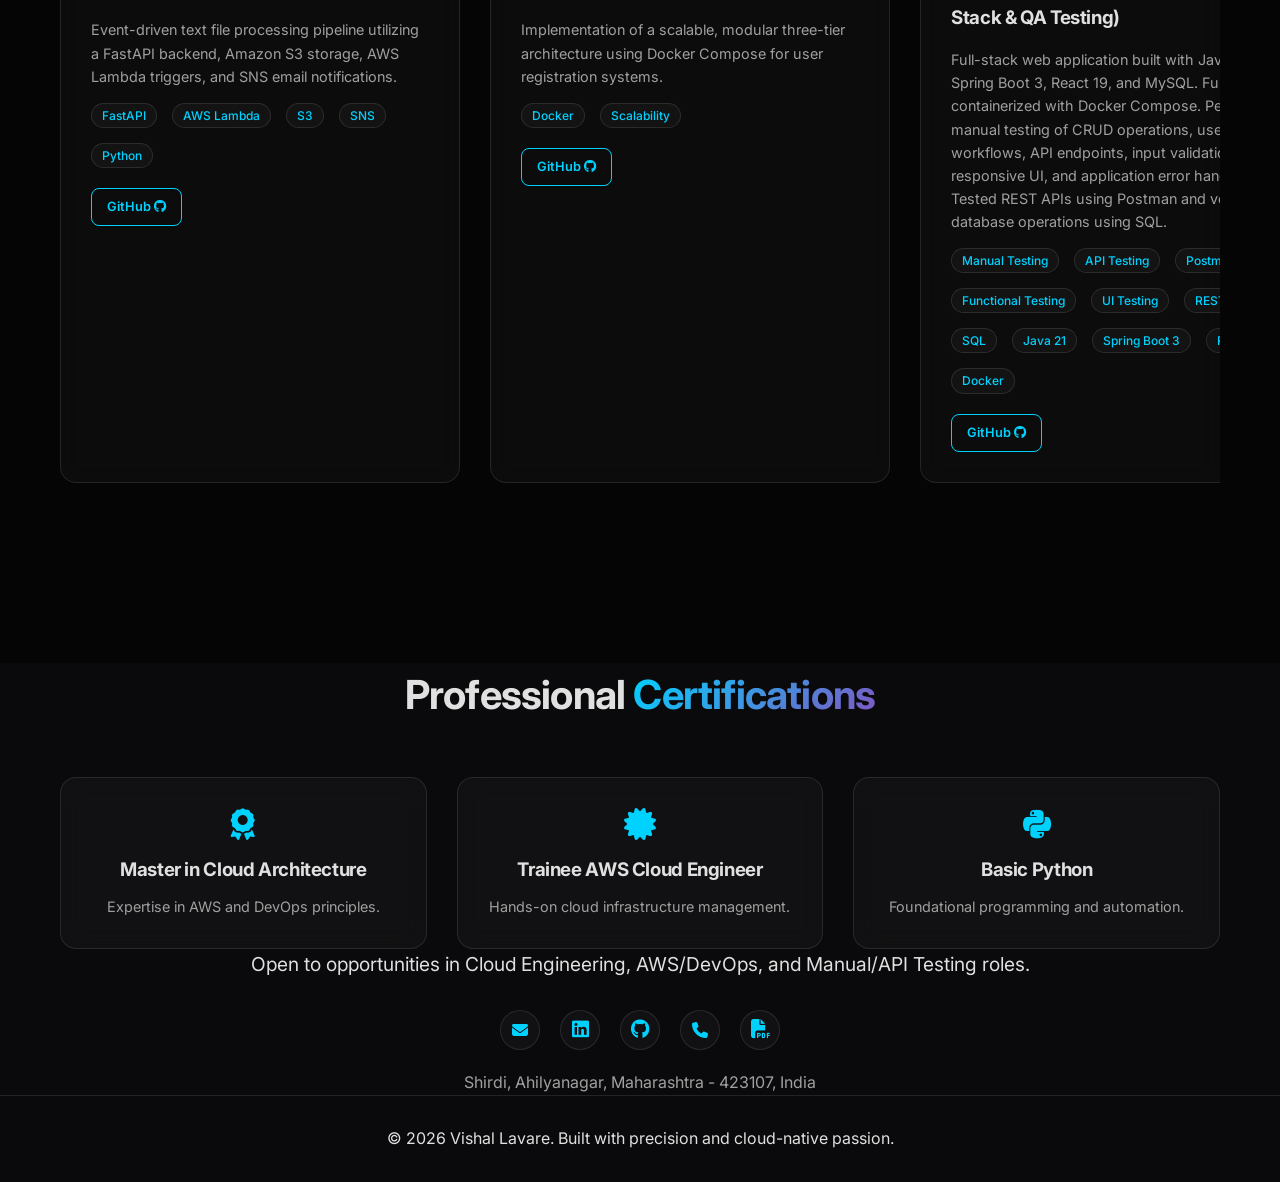
==== commit f249d71d: "update" ====
--- a/index.html
+++ b/index.html
@@ -71,10 +71,7 @@
         <div class="container">
             <h2 class="section-title reveal">Technical <span class="gradient-text">Arsenal</span></h2>
 
-            <div class="scroll-wrapper">
-                <button class="scroll-btn scroll-btn-left" aria-label="Scroll left"><i
-                        class="fas fa-chevron-left"></i></button>
-                <div class="grid horizontal-scroll">
+            <div class="grid horizontal-scroll">
                     <!-- DevOps & Automation -->
                     <div class="glass card reveal">
                         <h3 style="margin-bottom:20px; color: var(--primary);"><i class="fas fa-infinity"></i> DevOps &
@@ -114,7 +111,7 @@
                             <span class="skill-tag">Amazon ECR</span>
                             <span class="skill-tag">AWS-CLI</span>
                             <span class="skill-tag">Certificate Manager</span>
-                            <span class="skill-tag">EventBridge Scheduler</span>
+                            <span class="skill-tag">EventBridge Scheduler </span>
                         </div>
                     </div>
 
@@ -201,10 +198,7 @@
                             <span class="skill-tag">REST API</span>
                         </div>
                     </div>
-                    <button class="scroll-btn scroll-btn-right" aria-label="Scroll right"><i
-                            class="fas fa-chevron-right"></i></button>
                 </div>
-            </div>
     </section>
 
     <section id="experience" class="container">
@@ -244,10 +238,7 @@
     <section id="projects" style="background: var(--bg-darker);">
         <div class="container">
             <h2 class="section-title reveal">Featured <span class="gradient-text">Projects & Infrastructures</span></h2>
-            <div class="scroll-wrapper">
-                <button class="scroll-btn scroll-btn-left" aria-label="Scroll left"><i
-                        class="fas fa-chevron-left"></i></button>
-                <div class="grid horizontal-scroll">
+            <div class="grid horizontal-scroll">
                     <!-- Project 1 -->
                     <div class="glass card reveal">
                         <h3>Serverless File Processing</h3>
@@ -457,10 +448,7 @@
                             rel="noopener noreferrer" class="btn btn-github">GitHub
                             <i class="fab fa-github"></i></a>
                     </div>
-                    <button class="scroll-btn scroll-btn-right" aria-label="Scroll right"><i
-                            class="fas fa-chevron-right"></i></button>
                 </div>
-            </div>
     </section>
 
     <section id="certifications" class="container">
--- a/style.css
+++ b/style.css
@@ -279,63 +279,7 @@
   box-shadow: 0 20px 40px rgba(168, 122, 122, 0.4);
 }
 
-/* Horizontal Scroll Wrapper & Navigation Buttons */
-.scroll-wrapper {
-  position: relative;
-  width: 100%;
-}
-
-.scroll-btn {
-  position: absolute;
-  top: calc(50% - 15px);
-  transform: translateY(-50%);
-  z-index: 20;
-  width: 48px;
-  height: 48px;
-  border-radius: 50%;
-  background: rgba(10, 10, 15, 0.85);
-  backdrop-filter: blur(12px);
-  -webkit-backdrop-filter: blur(12px);
-  border: 1px solid var(--glass-border);
-  color: #ffffff;
-  font-size: 1.1rem;
-  display: flex;
-  align-items: center;
-  justify-content: center;
-  cursor: pointer;
-  transition: var(--transition);
-  box-shadow: 0 8px 25px rgba(0, 0, 0, 0.6);
-  outline: none;
-}
-
-.scroll-btn:hover {
-  background: rgba(0, 210, 255, 0.15);
-  border-color: var(--primary);
-  color: var(--primary);
-  transform: translateY(-50%) scale(1.15);
-  box-shadow: 0 0 20px rgba(0, 210, 255, 0.4);
-}
-
-.scroll-btn:active {
-  transform: translateY(-50%) scale(0.95);
-}
-
-.scroll-btn-left {
-  left: -20px;
-}
-
-.scroll-btn-right {
-  right: -20px;
-}
-
-.scroll-btn.disabled {
-  opacity: 0.25;
-  cursor: default;
-  pointer-events: none;
-  border-color: var(--glass-border);
-  color: var(--text-dim);
-  box-shadow: none;
-}
+
 
 /* Horizontal Scroll Container */
 .horizontal-scroll {
@@ -653,20 +597,7 @@
     max-width: 320px;
   }
 
-  .scroll-btn-left {
-    left: -5px;
-  }
-
-  .scroll-btn-right {
-    right: -5px;
-  }
-
-  .scroll-btn {
-    width: 38px;
-    height: 38px;
-    font-size: 0.95rem;
-    top: calc(50% - 10px);
-  }
+
 }
 
 @media (max-width: 480px) {
